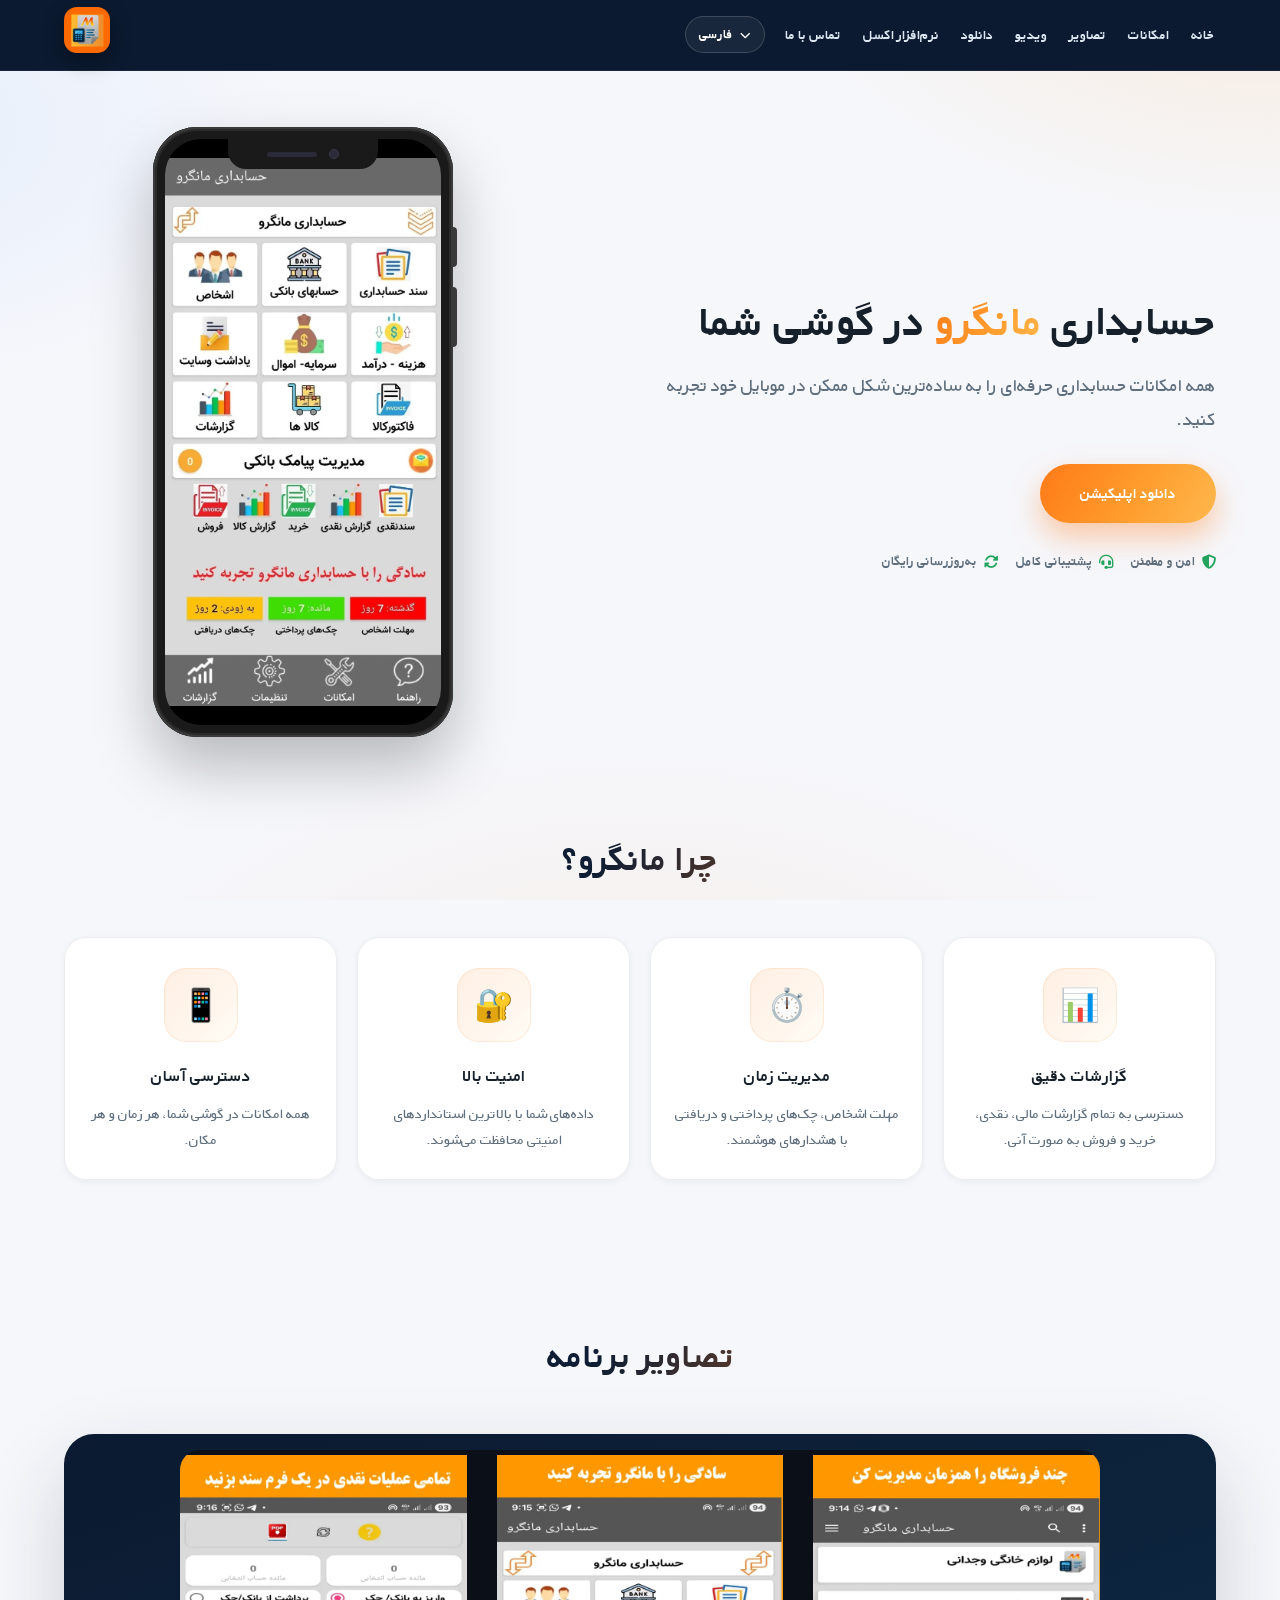
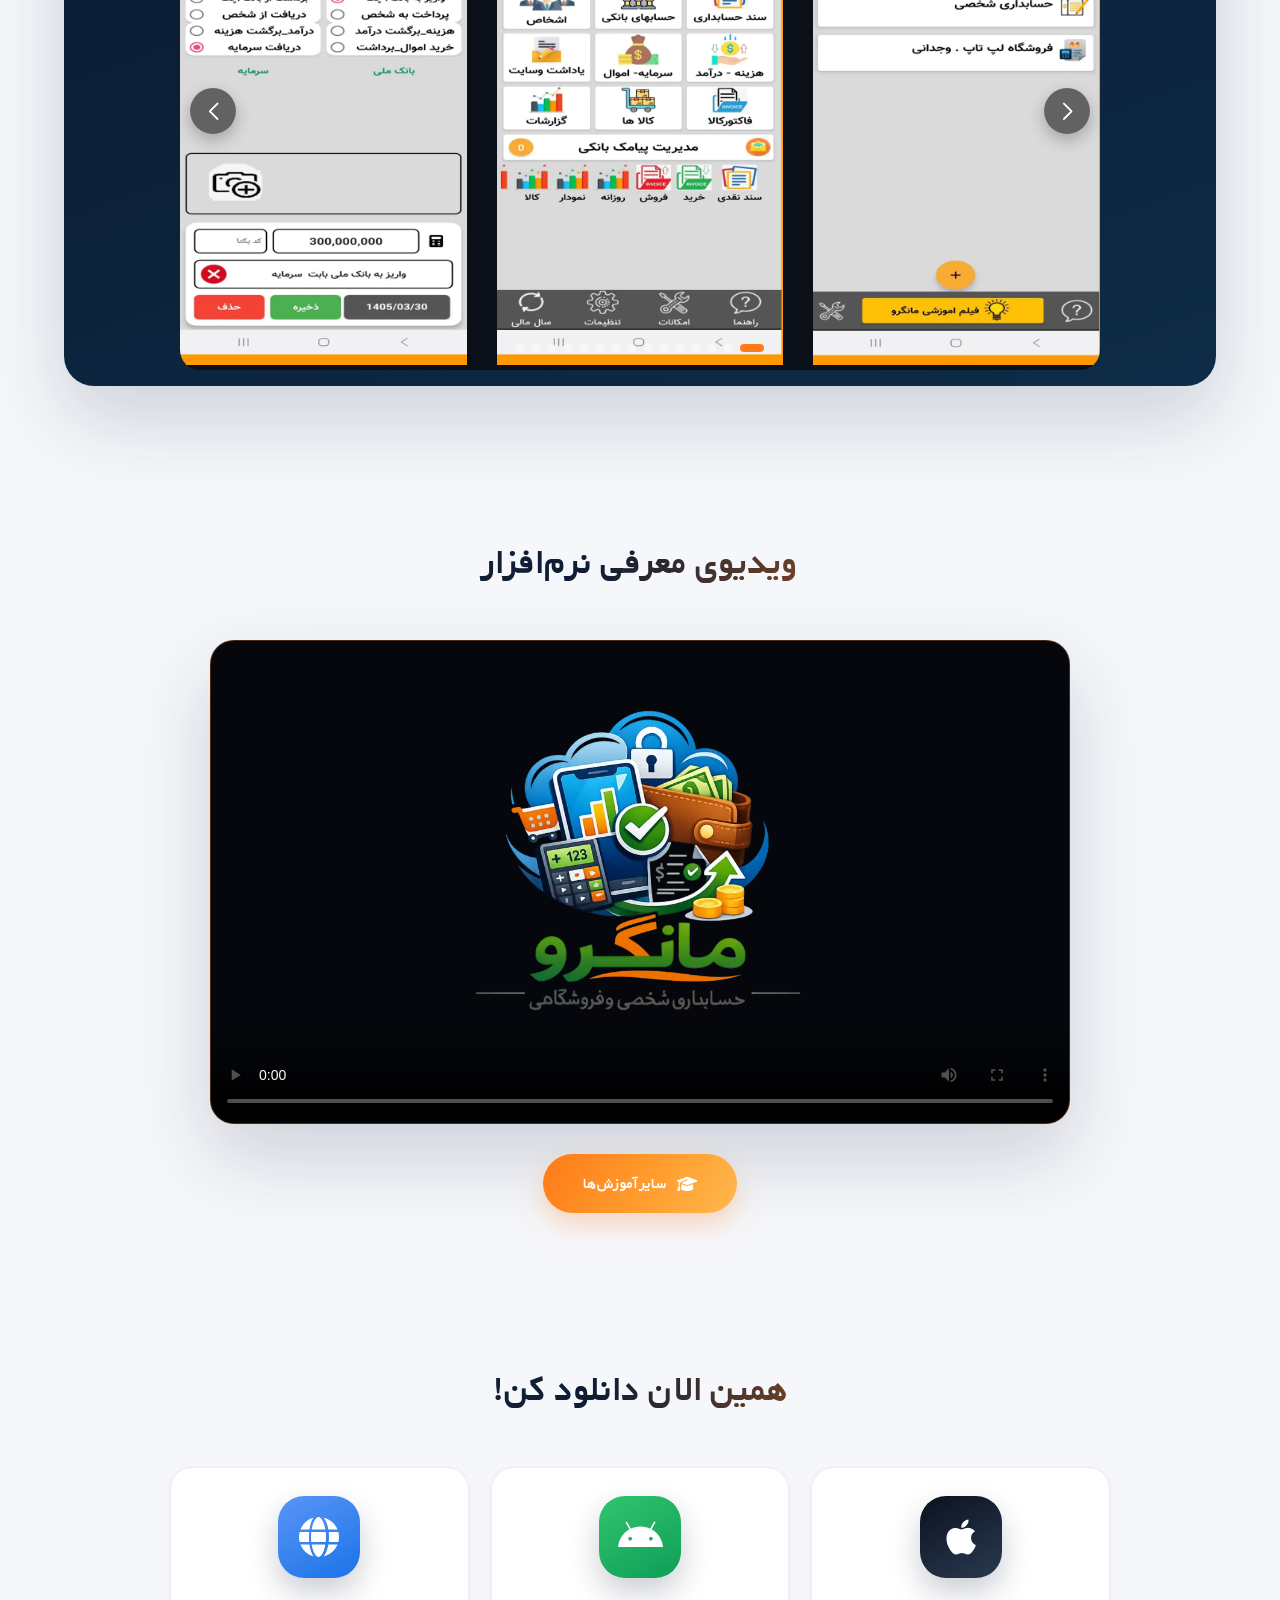
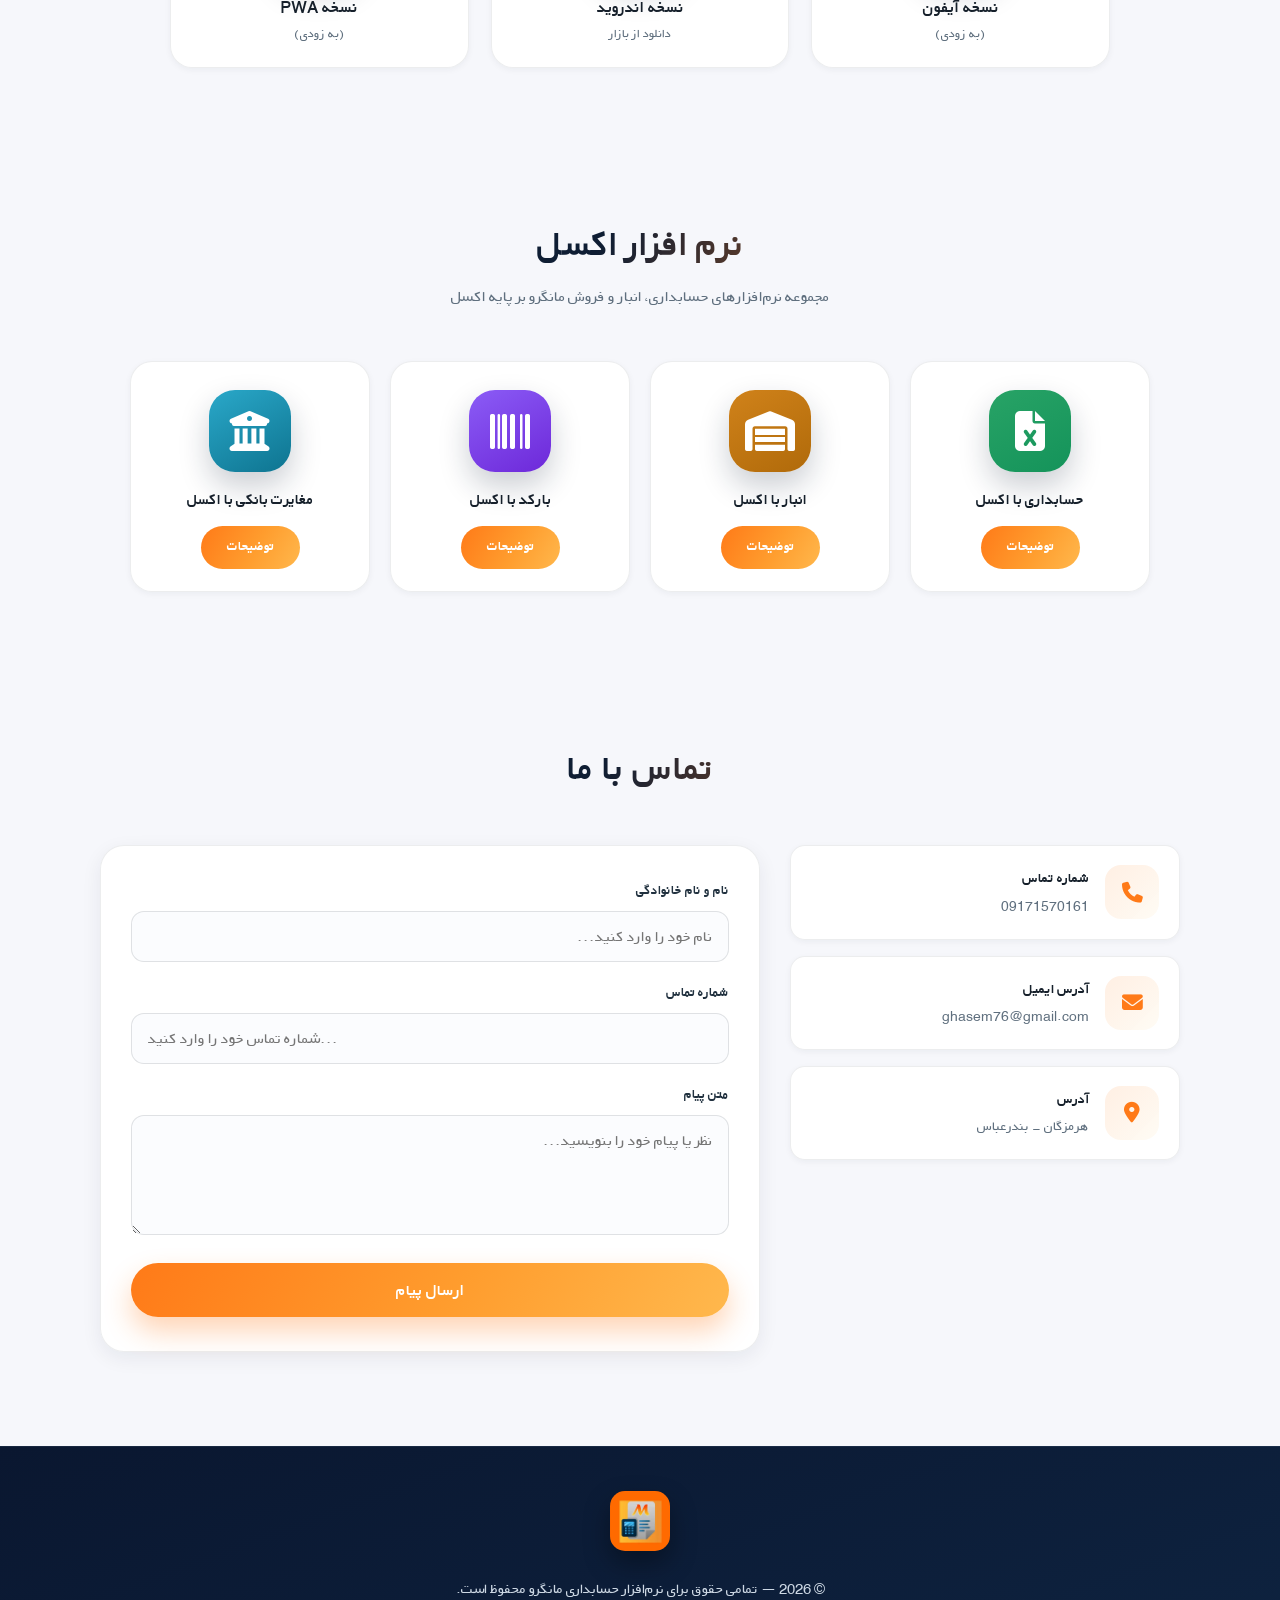
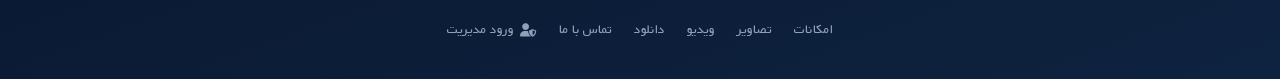
==== index.html @ 38b875b2 "حفظ زبان انتخابی، حذف باکس‌های اضافی، بهینه‌سازی رسانه‌ها و انیمیشن گوشی Co-authored-by: arena-agent" ====
<!doctype html>
<html lang="fa" dir="rtl">
  <head>
    <meta charset="UTF-8" />
    <meta name="viewport" content="width=device-width, initial-scale=1.0" />
    <title>نرم‌افزار حسابداری مانگرو</title>
    <meta
      name="description"
      content="نرم‌افزار حسابداری مانگرو — همه امکانات حسابداری حرفه‌ای به ساده‌ترین شکل در موبایل شما"
    />
    <link rel="preconnect" href="https://cdnjs.cloudflare.com" crossorigin />
    <link rel="stylesheet" href="https://cdnjs.cloudflare.com/ajax/libs/font-awesome/6.5.0/css/all.min.css" />
    <link rel="stylesheet" href="./style/swiper.css" />
    <link rel="stylesheet" href="./style/style.css" />
    <link rel="preload" as="image" href="./img/showcase.webp" fetchpriority="high" />
    <link rel="preload" as="image" href="./img/slide1.webp" />
    <link rel="icon" type="image/webp" href="./img/logo.webp" />
  </head>
  <body>
    <!-- ========== هدر ========== -->
    <header>
      <div class="container header-flex">
        <button class="hamburger" id="hamburgerBtn" aria-label="منو"><span></span><span></span><span></span></button>
        <nav class="nav" id="navMenu">
          <a href="#hero-section" id="homeLink" data-lang="nav_home">خانه</a>
          <a href="#features" data-lang="nav_features">امکانات</a>
          <a href="#gallery-carousel" data-lang="nav_gallery">تصاویر</a>
          <a href="#video-section" data-lang="nav_video">ویدیو</a>
          <a href="#download-section" data-lang="nav_download">دانلود</a>
          <a href="#excel-section" data-lang="nav_excel">نرم‌افزار اکسل</a>
          <a href="#contact-section" data-lang="nav_contact">تماس با ما</a>
          <div class="lang-dropdown">
            <button class="lang-dropdown-btn" id="langDropdownBtn">
              <span id="currentLangLabel">فارسی</span><i class="fas fa-chevron-down"></i>
            </button>
            <ul class="lang-dropdown-menu" id="langDropdownMenu">
              <li data-lang="fa" class="active">فارسی</li>
              <li data-lang="en">English</li>
              <li data-lang="ar">العربية</li>
            </ul>
          </div>
        </nav>
        <div class="logo"><a href="./index.html"><img src="./img/logo.webp" alt="لوگو مانگرو" /></a></div>
      </div>
    </header>

    <main>
      <!-- ========== هیرو (دسکتاپ) ========== -->
      <section id="hero-section" class="hero-section">
        <div class="container hero-flex">
          <div class="hero-text">
            <h1 data-lang="hero_title" data-cms="home.heroTitle">حسابداری <span>مانگرو</span> در گوشی شما</h1>
            <p data-lang="hero_desc" data-cms="home.heroDesc">همه امکانات حسابداری حرفه‌ای را به ساده‌ترین شکل ممکن در موبایل خود تجربه کنید.</p>
            <div class="hero-actions">
              <a href="https://cafebazaar.ir/app/ir.power.excel.hesabdartest" target="_blank" rel="noopener"
                 class="btn btn-primary" data-cms-attr="href:home.heroBtnUrl">
                <span data-lang="hero_btn" data-cms="home.heroBtn">دانلود اپلیکیشن</span>
              </a>
            </div>
            <div class="hero-trust">
              <span><i class="fas fa-shield-halved"></i> <b data-lang="hero_t1">امن و مطمئن</b></span>
              <span><i class="fas fa-headset"></i> <b data-lang="hero_t2">پشتیبانی کامل</b></span>
              <span><i class="fas fa-rotate"></i> <b data-lang="hero_t3">به‌روزرسانی رایگان</b></span>
            </div>
          </div>
          <div class="iphone-wrapper">
            <div class="iphone">
              <div class="side-btn-top"></div>
              <div class="side-btn-bottom"></div>
              <div class="notch"><span class="camera"></span><span class="speaker"></span></div>
              <div class="screen">
                <img src="./img/showcase.webp" alt="نمایش برنامه حسابداری مانگرو" fetchpriority="high" data-cms-attr="src:home.heroScreen" />
              </div>
            </div>
          </div>
        </div>
      </section>

      <!-- ========== هیرو (موبایل) ========== -->
      <section id="hero-section-sm" class="hero-section-sm">
        <div class="container hero-flex-sm">
          <div class="iphone-wrapper">
            <div class="iphone">
              <div class="side-btn-top"></div>
              <div class="side-btn-bottom"></div>
              <div class="notch"><span class="camera"></span><span class="speaker"></span></div>
              <div class="screen">
                <img src="./img/showcase.webp" alt="نمایش برنامه حسابداری مانگرو" fetchpriority="high" data-cms-attr="src:home.heroScreen" />
              </div>
            </div>
          </div>
          <div class="hero-text">
            <h1 data-lang="hero_title" data-cms="home.heroTitle">حسابداری <span>مانگرو</span> در گوشی شما</h1>
            <p data-lang="hero_desc" data-cms="home.heroDesc">همه امکانات حسابداری حرفه‌ای را به ساده‌ترین شکل ممکن در موبایل خود تجربه کنید.</p>
            <div class="hero-actions">
              <a href="https://cafebazaar.ir/app/ir.power.excel.hesabdartest" target="_blank" rel="noopener"
                 class="btn btn-primary" data-cms-attr="href:home.heroBtnUrl">
                <span data-lang="hero_btn" data-cms="home.heroBtn">دانلود اپلیکیشن</span>
              </a>
            </div>
          </div>
        </div>
      </section>

      <!-- ========== ویژگی‌ها ========== -->
      <section id="features" class="features section">
        <div class="container">
          <div class="section-head">
            <h2 class="section-title-grad" data-lang="features_title" data-cms="home.featuresTitle">چرا مانگرو؟</h2>
          </div>
          <div class="features-grid">
            <div class="feature-item">
              <div class="feature-icon"><span>📊</span></div>
              <h3 data-lang="feature1_title" data-cms="home.feature1Title">گزارشات دقیق</h3>
              <p data-lang="feature1_desc" data-cms="home.feature1Desc">دسترسی به تمام گزارشات مالی، نقدی، خرید و فروش به صورت آنی.</p>
            </div>
            <div class="feature-item">
              <div class="feature-icon"><span>⏱️</span></div>
              <h3 data-lang="feature2_title" data-cms="home.feature2Title">مدیریت زمان</h3>
              <p data-lang="feature2_desc" data-cms="home.feature2Desc">مهلت اشخاص، چک‌های پرداختی و دریافتی با هشدارهای هوشمند.</p>
            </div>
            <div class="feature-item">
              <div class="feature-icon"><span>🔐</span></div>
              <h3 data-lang="feature3_title" data-cms="home.feature3Title">امنیت بالا</h3>
              <p data-lang="feature3_desc" data-cms="home.feature3Desc">داده‌های شما با بالاترین استانداردهای امنیتی محافظت می‌شوند.</p>
            </div>
            <div class="feature-item">
              <div class="feature-icon"><span>📱</span></div>
              <h3 data-lang="feature4_title" data-cms="home.feature4Title">دسترسی آسان</h3>
              <p data-lang="feature4_desc" data-cms="home.feature4Desc">همه امکانات در گوشی شما، هر زمان و هر مکان.</p>
            </div>
          </div>
        </div>
      </section>

      <!-- ========== گالری ========== -->
      <section id="gallery-carousel" class="gallery-carousel section">
        <div class="container">
          <div class="section-head">
            <h2 class="section-title-grad" data-lang="gallery_title" data-cms="home.galleryTitle">تصاویر برنامه</h2>
          </div>
          <div class="gallery-card">
            <div class="swiper mySwiper">
              <div class="swiper-wrapper" id="gallerySlides"></div>
              <div class="swiper-button-prev"></div>
              <div class="swiper-button-next"></div>
              <div class="swiper-pagination"></div>
            </div>
          </div>
        </div>
      </section>

      <!-- ========== ویدیو ========== -->
      <section id="video-section" class="video-section section">
        <div class="container">
          <div class="section-head">
            <h2 class="section-title-grad" data-lang="video_title" data-cms="home.videoTitle">ویدیوی معرفی نرم‌افزار</h2>
          </div>
          <div class="video-wrapper">
            <video controls preload="metadata" poster="./img/video_thumb.webp" playsinline>
              <source src="./video/mangroveapp.mp4" type="video/mp4" />
              مرورگر شما از پخش ویدیو پشتیبانی نمی‌کند.
            </video>
          </div>
          <div class="video-btn-wrapper">
            <a href="./page/learning.html" class="btn btn-primary btn-soft">
              <i class="fas fa-graduation-cap"></i>
              <span data-lang="video_btn" data-cms="home.videoMoreBtn">سایر آموزش‌ها</span>
            </a>
          </div>
        </div>
      </section>

      <!-- ========== دانلود ========== -->
      <section id="download-section" class="download-section section">
        <div class="container">
          <div class="section-head">
            <h2 class="section-title-grad" data-lang="download_title" data-cms="home.downloadTitle">همین الان دانلود کن!</h2>
          </div>
          <div class="download-grid">
            <a href="#" class="download-item" onclick="return false;" data-cms-attr="href:home.d1Url">
              <span class="store-badge c-ios"><i class="fab fa-apple icon"></i></span>
              <span class="label" data-lang="download_ios" data-cms="home.d1Label">نسخه آیفون</span>
              <span class="sub-label" data-lang="download_ios_sub" data-cms="home.d1Sub">(به زودی)</span>
            </a>
            <a href="https://cafebazaar.ir/app/ir.power.excel.hesabdartest" target="_blank" rel="noopener"
               class="download-item" data-cms-attr="href:home.d2Url">
              <span class="store-badge c-android"><i class="fab fa-android icon"></i></span>
              <span class="label" data-lang="download_android" data-cms="home.d2Label">نسخه اندروید</span>
              <span class="sub-label" data-lang="download_android_sub" data-cms="home.d2Sub">دانلود از بازار</span>
            </a>
            <a href="#" class="download-item" onclick="return false;" data-cms-attr="href:home.d3Url">
              <span class="store-badge c-web"><i class="fas fa-globe icon"></i></span>
              <span class="label" data-lang="download_pwa" data-cms="home.d3Label">نسخه PWA</span>
              <span class="sub-label" data-lang="download_pwa_sub" data-cms="home.d3Sub">(به زودی)</span>
            </a>
          </div>
        </div>
      </section>

      <!-- ========== اکسل ========== -->
      <section id="excel-section" class="excel-section section">
        <div class="container">
          <div class="section-head">
            <h2 class="section-title-grad" data-lang="excel_title" data-cms="home.excelTitle">نرم افزار اکسل</h2>
            <p class="section-sub" data-cms="home.excelSub" data-lang="excel_sub">مجموعه نرم‌افزارهای حسابداری، انبار و فروش مانگرو بر پایه اکسل</p>
          </div>
          <div class="excel-grid">
            <a href="./page/accounting.html" class="excel-item" data-cms-attr="href:home.e1Url">
              <span class="store-badge c-excel-acc"><i class="fas fa-file-excel icon"></i></span>
              <span class="label" data-lang="excel_accounting" data-cms="home.e1Label">حسابداری با اکسل</span>
              <span class="btn-excel" data-lang="excel_btn" data-cms="home.excelBtn">توضیحات</span>
            </a>
            <a href="./page/storage.html" class="excel-item" data-cms-attr="href:home.e2Url">
              <span class="store-badge c-excel-sto"><i class="fas fa-warehouse icon"></i></span>
              <span class="label" data-lang="excel_storage" data-cms="home.e2Label">انبار با اکسل</span>
              <span class="btn-excel" data-lang="excel_btn" data-cms="home.excelBtn">توضیحات</span>
            </a>
            <a href="./page/barcode.html" class="excel-item" data-cms-attr="href:home.e3Url">
              <span class="store-badge c-excel-bar"><i class="fas fa-barcode icon"></i></span>
              <span class="label" data-lang="excel_barcode" data-cms="home.e3Label">بارکد با اکسل</span>
              <span class="btn-excel" data-lang="excel_btn" data-cms="home.excelBtn">توضیحات</span>
            </a>
            <a href="./page/banking.html" class="excel-item" data-cms-attr="href:home.e4Url">
              <span class="store-badge c-excel-ban"><i class="fas fa-university icon"></i></span>
              <span class="label" data-lang="excel_banking" data-cms="home.e4Label">مغایرت بانکی با اکسل</span>
              <span class="btn-excel" data-lang="excel_btn" data-cms="home.excelBtn">توضیحات</span>
            </a>
          </div>
        </div>
      </section>

      <!-- ========== تماس ========== -->
      <section id="contact-section" class="contact-section section">
        <div class="container">
          <div class="section-head">
            <h2 class="section-title-grad" data-lang="contact_title" data-cms="home.contactTitle">تماس با ما</h2>
          </div>
          <div class="contact-wrapper">
            <div class="contact-info">
              <div class="contact-info-item">
                <div class="icon"><i class="fas fa-phone"></i></div>
                <div class="text">
                  <strong data-lang="contact_phone" data-cms="home.contactPhoneLabel">شماره تماس</strong>
                  <small dir="ltr" data-cms="home.contactPhoneValue">09171570161</small>
                </div>
              </div>
              <div class="contact-info-item">
                <div class="icon"><i class="fas fa-envelope"></i></div>
                <div class="text">
                  <strong data-lang="contact_email" data-cms="home.contactEmailLabel">آدرس ایمیل</strong>
                  <small dir="ltr" data-cms="home.contactEmailValue">ghasem76@gmail.com</small>
                </div>
              </div>
              <div class="contact-info-item">
                <div class="icon"><i class="fas fa-map-marker-alt"></i></div>
                <div class="text">
                  <strong data-lang="contact_address" data-cms="home.contactAddressLabel">آدرس</strong>
                  <small data-cms="home.contactAddressValue">هرمزگان - بندرعباس</small>
                </div>
              </div>
            </div>

            <form class="contact-form" action="./php/contact.php" method="POST">
              <div class="form-group">
                <label for="contactName" data-lang="contact_name_label" data-cms="home.fNameLabel">نام و نام خانوادگی</label>
                <input type="text" id="contactName" name="name" required data-lang-placeholder="contact_name_placeholder" data-cms-ph="home.fNamePh" placeholder="نام خود را وارد کنید..." />
              </div>
              <div class="form-group">
                <label for="contactPhone" data-lang="contact_phone_label" data-cms="home.fPhoneLabel">شماره تماس</label>
                <input type="tel" id="contactPhone" name="phone" required data-lang-placeholder="contact_phone_placeholder" data-cms-ph="home.fPhonePh" placeholder="شماره تماس خود را وارد کنید..." />
              </div>
              <div class="form-group">
                <label for="contactMessage" data-lang="contact_message_label" data-cms="home.fMsgLabel">متن پیام</label>
                <textarea id="contactMessage" name="message" required data-lang-placeholder="contact_message_placeholder" data-cms-ph="home.fMsgPh" placeholder="نظر یا پیام خود را بنویسید..."></textarea>
              </div>
              <button type="submit" class="btn-submit" id="submitBtn">
                <span data-lang="contact_btn" data-cms="home.fSubmit">ارسال پیام</span>
              </button>
            </form>
          </div>
        </div>
      </section>
    </main>

    <!-- ========== لایت‌باکس ========== -->
    <div class="lightbox-overlay" id="lightboxOverlay">
      <button class="lightbox-close" id="lightboxClose">&times;</button>
      <img class="lightbox-content" id="lightboxImage" src="" alt="" />
    </div>

    <!-- ========== فوتر ========== -->
    <footer>
      <div class="container">
        <div class="footer-brand"><img src="./img/logo.webp" alt="لوگو مانگرو" /></div>
        <p>© <span class="year"></span> — <span data-lang="footer_text" data-cms="home.footerText">تمامی حقوق برای نرم‌افزار حسابداری مانگرو محفوظ است.</span></p>
        <div class="footer-links">
          <a href="#features" data-lang="nav_features">امکانات</a>
          <a href="#gallery-carousel" data-lang="nav_gallery">تصاویر</a>
          <a href="#video-section" data-lang="nav_video">ویدیو</a>
          <a href="#download-section" data-lang="nav_download">دانلود</a>
          <a href="#contact-section" data-lang="nav_contact">تماس با ما</a>
          <a href="./admin/index.html"><i class="fas fa-user-shield"></i> <span data-lang="nav_admin">ورود مدیریت</span></a>
        </div>
      </div>
    </footer>

    <script defer src="./js/swiper.js"></script>
    <script defer src="./js/cms.js"></script>
    <script defer src="./js/language.js"></script>
    <script defer src="./js/lang.js"></script>
    <script defer src="./js/app.js"></script>
  </body>
</html>
---- style/style.css ----
/* ================================================================
   MANGRO — Style 2026
   طراحی مدرن برای وب‌سایت نرم‌افزار حسابداری
   - پس‌زمینه‌ی آیرورا / گرادیان‌های نرم
   - سطوح شیشه‌ای (glass) + سایه‌های لایه‌ای
   - کارت‌های با گردی زیاد و خط تأکید گرادیانی
   - هدر یکدست تیره (بدون افکت متغیر هنگام هاور)
   - گوشی موبایل با نوار وضعیت مشکی و تصویر درست درون آن
   ================================================================ */

/* ---------- فونت ---------- */
@font-face {
  font-family: "yekan";
  src: url("../font/BYekan+.ttf") format("truetype");
  font-weight: 400;
  font-style: normal;
  font-display: swap;
}
@font-face {
  font-family: "yekan";
  src: url("../font/BYekan+ Bold.ttf") format("truetype");
  font-weight: 700;
  font-style: normal;
  font-display: swap;
}

/* ---------- متغیرهای طراحی 2026 ---------- */
:root {
  --brand: #ff7a18;
  --brand-2: #ff9d2e;
  --amber: #ffc24b;
  --brand-ink: #e4570e;
  --ink: #16202b;
  --ink-2: #21313f;
  --muted: #5f6f7e;
  --line: rgba(22, 32, 43, 0.08);
  --card: rgba(255, 255, 255, 0.92);
  --navy: #0a1730;
  --navy-2: #102036;
  --grad-brand: linear-gradient(120deg, #ff7a18 0%, #ff9d2e 55%, #ffb84d 100%);
  --grad-soft: linear-gradient(135deg, rgba(255, 122, 24, 0.12), rgba(255, 194, 75, 0.06));
  --shadow-xs: 0 2px 6px rgba(16, 32, 54, 0.05);
  --shadow-sm: 0 6px 20px rgba(16, 32, 54, 0.07);
  --shadow-md: 0 18px 44px rgba(16, 32, 54, 0.12);
  --shadow-lg: 0 32px 80px rgba(16, 32, 54, 0.18);
  --ring: 0 0 0 4px rgba(255, 122, 24, 0.14);
  --r: 22px;
  --r-sm: 15px;
  --r-lg: 30px;
}

/* ---------- پایه ---------- */
* {
  margin: 0;
  padding: 0;
  box-sizing: border-box;
  font-family: "yekan", system-ui, -apple-system, "Segoe UI", Tahoma, sans-serif;
}
html {
  scroll-behavior: smooth;
  scroll-padding-top: 92px;
}
body {
  color: var(--ink);
  line-height: 1.8;
  min-height: 100vh;
  display: flex;
  flex-direction: column;
  overflow-x: hidden;
  background:
    radial-gradient(52rem 30rem at 100% -4rem, rgba(255, 158, 41, 0.16), transparent 62%),
    radial-gradient(46rem 28rem at -8rem 8rem, rgba(38, 132, 255, 0.08), transparent 60%),
    radial-gradient(60rem 34rem at 50% 118%, rgba(255, 122, 24, 0.08), transparent 60%),
    #f6f7fb;
  background-attachment: fixed;
}
body.lang-en,
body.lang-ar {
  font-size-adjust: 0.5;
}
a {
  color: inherit;
}
img {
  max-width: 100%;
}
.container {
  width: 100%;
  max-width: 1200px;
  margin: 0 auto;
  padding: 0 24px;
}
main {
  flex: 1;
}

/* ---------- تیتر بخش‌ها ---------- */
.section {
  padding: 74px 0;
  position: relative;
}
.section-head {
  text-align: center;
  max-width: 780px;
  margin: 0 auto 50px;
}
.kicker {
  display: inline-flex;
  align-items: center;
  gap: 8px;
  padding: 7px 18px;
  border-radius: 999px;
  font-size: 0.82rem;
  font-weight: 800;
  letter-spacing: 0.2px;
  color: var(--brand-ink);
  background: var(--grad-soft);
  border: 1px solid rgba(255, 122, 24, 0.28);
  margin-bottom: 16px;
}
.section-title-grad {
  font-size: clamp(1.7rem, 3.2vw, 2.4rem);
  font-weight: 800;
  line-height: 1.45;
  background: linear-gradient(115deg, #18273a 0%, #0e1d33 45%, var(--brand) 110%);
  -webkit-background-clip: text;
  background-clip: text;
  -webkit-text-fill-color: transparent;
  color: var(--ink);
}
.section-sub {
  color: var(--muted);
  font-size: 1.02rem;
  margin-top: 10px;
}

/* ---------- دکمه‌ها ---------- */
.btn {
  display: inline-flex;
  align-items: center;
  justify-content: center;
  gap: 10px;
  font-weight: 800;
  text-decoration: none;
  border: none;
  cursor: pointer;
  border-radius: 999px;
  transition: transform 0.28s cubic-bezier(0.2, 0.7, 0.3, 1), box-shadow 0.28s ease, opacity 0.2s;
  will-change: transform;
}
.btn-primary {
  background: var(--grad-brand);
  color: #fff;
  padding: 15px 40px;
  font-size: 1.02rem;
  box-shadow: 0 14px 30px rgba(255, 122, 24, 0.38);
}
.btn-primary::after {
  content: "";
  position: absolute;
  inset: 0;
  background: linear-gradient(120deg, transparent 30%, rgba(255, 255, 255, 0.4) 50%, transparent 70%);
  transform: translateX(120%);
  transition: transform 0.7s ease;
  border-radius: inherit;
  pointer-events: none;
}
.btn-primary {
  position: relative;
  overflow: hidden;
}
.btn-primary:hover::after {
  transform: translateX(-120%);
}
.btn-primary:hover {
  transform: translateY(-3px);
  box-shadow: 0 20px 42px rgba(255, 122, 24, 0.5);
}
.btn-soft {
  box-shadow: 0 12px 26px rgba(255, 122, 24, 0.26);
}
.btn:disabled {
  opacity: 0.7;
  cursor: not-allowed;
}
.btn.loading {
  opacity: 0.85;
}
.btn-submit {
  width: 100%;
  position: relative;
  background: var(--grad-brand);
  color: #fff;
  border: none;
  padding: 15px;
  border-radius: 999px;
  font-size: 1.05rem;
  font-weight: 800;
  cursor: pointer;
  box-shadow: 0 14px 28px rgba(255, 122, 24, 0.32);
  transition: 0.28s;
  overflow: hidden;
}
.btn-submit:hover {
  transform: translateY(-2px);
  box-shadow: 0 20px 38px rgba(255, 122, 24, 0.44);
}

/* ================================================================
   هدر — یکدست و بدون افکت متغیر
   ================================================================ */
header {
  position: sticky;
  top: 0;
  z-index: 300;
  background: #0b1a30;
  border-bottom: 1px solid rgba(255, 255, 255, 0.06);
}
.header-flex {
  display: flex;
  align-items: center;
  justify-content: space-between;
  gap: 12px;
  min-height: 70px;
}
.logo img {
  width: 46px;
  height: 46px;
  border-radius: 13px;
  box-shadow: 0 8px 20px rgba(0, 0, 0, 0.35);
}
.nav {
  display: flex;
  align-items: center;
  gap: 6px 18px;
  flex-wrap: wrap;
}
.nav > a {
  color: #dbe6f1;
  text-decoration: none;
  font-weight: 700;
  font-size: 0.96rem;
  padding: 8px 2px;
  position: relative;
  transition: color 0.2s ease;
}
.nav > a::after {
  content: "";
  position: absolute;
  left: 0;
  right: 0;
  bottom: 0;
  height: 3px;
  border-radius: 4px;
  background: var(--brand);
  transform: scaleX(0);
  transform-origin: right;
  transition: transform 0.25s ease;
}
.nav > a:hover,
.nav > a.active {
  color: #fff;
}
.nav > a:hover::after,
.nav > a.active::after {
  transform: scaleX(1);
}

/* دکمه زبان */
.lang-dropdown {
  position: relative;
  direction: ltr;
}
.lang-dropdown-btn {
  background: rgba(255, 255, 255, 0.06);
  border: 1px solid rgba(255, 255, 255, 0.16);
  color: #fff;
  padding: 8px 13px;
  border-radius: 999px;
  font-size: 0.85rem;
  font-weight: 700;
  cursor: pointer;
  display: inline-flex;
  align-items: center;
  gap: 7px;
  transition: 0.2s;
}
.lang-dropdown-btn:hover {
  border-color: var(--brand);
  background: rgba(255, 122, 24, 0.14);
}
.lang-dropdown-btn i {
  font-size: 0.68rem;
  transition: transform 0.3s;
}
.lang-dropdown-btn.open i {
  transform: rotate(180deg);
}
.lang-dropdown-menu {
  display: none;
  position: absolute;
  top: calc(100% + 9px);
  right: 0;
  background: #142640;
  border: 1px solid rgba(255, 255, 255, 0.08);
  border-radius: 15px;
  padding: 6px;
  min-width: 122px;
  box-shadow: 0 22px 50px rgba(0, 0, 0, 0.4);
  list-style: none;
  z-index: 400;
}
.lang-dropdown-menu.open {
  display: block;
  animation: dropdownFade 0.25s ease;
}
.lang-dropdown-menu li {
  padding: 9px 16px;
  color: #dbe6f1;
  font-size: 0.9rem;
  font-weight: 600;
  cursor: pointer;
  border-radius: 10px;
  transition: 0.15s;
}
.lang-dropdown-menu li:hover {
  background: rgba(255, 122, 24, 0.14);
  color: #fff;
}
.lang-dropdown-menu li.active {
  background: var(--grad-brand);
  color: #fff;
}
@keyframes dropdownFade {
  from {
    opacity: 0;
    transform: translateY(-8px);
  }
  to {
    opacity: 1;
    transform: translateY(0);
  }
}

/* همبرگر */
.hamburger {
  display: none;
  flex-direction: column;
  cursor: pointer;
  gap: 5px;
  padding: 6px;
  background: none;
  border: none;
  z-index: 400;
}
.hamburger span {
  width: 26px;
  height: 3px;
  background: #fff;
  border-radius: 4px;
  transition: 0.3s;
}
.hamburger.active span:nth-child(1) {
  transform: rotate(45deg) translate(5px, 5px);
}
.hamburger.active span:nth-child(2) {
  opacity: 0;
}
.hamburger.active span:nth-child(3) {
  transform: rotate(-45deg) translate(6px, -6px);
}

/* ================================================================
   هیرو
   ================================================================ */
.hero-section {
  padding: 56px 0 20px;
}
.hero-flex {
  display: flex;
  align-items: center;
  justify-content: space-between;
  gap: 34px;
  flex-wrap: wrap;
}
.hero-text {
  flex: 1 1 430px;
  max-width: 640px;
}
.hero-badge {
  display: inline-flex;
  align-items: center;
  gap: 9px;
  padding: 9px 18px;
  border-radius: 999px;
  background: #fff;
  border: 1px solid rgba(255, 122, 24, 0.3);
  box-shadow: var(--shadow-xs);
  color: var(--brand-ink);
  font-weight: 800;
  font-size: 0.85rem;
  margin-bottom: 20px;
}
.hero-badge i {
  color: var(--brand);
}
.hero-text h1 {
  font-size: clamp(1.9rem, 3.6vw, 3rem);
  font-weight: 800;
  line-height: 1.4;
  margin-bottom: 16px;
  color: var(--ink);
}
.hero-text h1 span {
  background: var(--grad-brand);
  -webkit-background-clip: text;
  background-clip: text;
  -webkit-text-fill-color: transparent;
}
.hero-text p {
  font-size: clamp(1rem, 1.6vw, 1.16rem);
  color: var(--muted);
  margin-bottom: 28px;
  max-width: 560px;
}
.hero-actions {
  display: flex;
  flex-wrap: wrap;
  gap: 14px;
  margin-bottom: 26px;
}
.hero-trust {
  display: flex;
  flex-wrap: wrap;
  gap: 18px;
  color: var(--muted);
  font-size: 0.9rem;
  font-weight: 700;
}
.hero-trust span {
  display: inline-flex;
  align-items: center;
  gap: 7px;
}
.hero-trust i {
  color: #22a55d;
}

/* ================================================================
   گوشی — نمای اولیه (خوش‌فرم و پایدار)
   - قاب تیره‌ی آیفون با ناچِ متصل و اسپیکر و دوربین
   - تصویر کامل داخل صفحه (object-fit: contain) → همه‌ی محتوای عکس دیده می‌شود
   ================================================================ */
.iphone-wrapper {
  flex: 0 0 auto;
  margin: 0 auto;
  position: relative;
  animation: phone-float 6s ease-in-out infinite;
  transition: transform 0.5s ease;
}
/* هاله‌ی نرم پشت گوشی */
.iphone-wrapper::before {
  content: "";
  position: absolute;
  inset: -12% -18%;
  background: radial-gradient(closest-side, rgba(255, 122, 24, 0.28), rgba(255, 122, 24, 0) 72%);
  filter: blur(6px);
  z-index: 0;
  animation: phone-glow 6s ease-in-out infinite;
  pointer-events: none;
}
.iphone-wrapper:hover {
  transform: translateY(-6px) rotate(-0.6deg);
}
@keyframes phone-float {
  0%, 100% { transform: translateY(0); }
  50% { transform: translateY(-12px); }
}
@keyframes phone-glow {
  0%, 100% { opacity: 0.55; transform: scale(0.96); }
  50% { opacity: 0.9; transform: scale(1.04); }
}
@media (prefers-reduced-motion: reduce) {
  .iphone-wrapper,
  .iphone-wrapper::before,
  .screen::after { animation: none !important; }
}
.iphone {
  position: relative;
  z-index: 1;
  width: 300px;
  height: 610px;
  background: #1a1a1a;
  border-radius: 44px;
  padding: 12px;
  box-shadow:
    0 30px 60px rgba(0, 0, 0, 0.25),
    0 0 0 2px #3a3a3a inset,
    0 0 0 4px #2a2a2a inset;
  position: relative;
}
/* ناچ (بریدگی بالای صفحه) */
.notch {
  position: absolute;
  top: 12px;
  left: 50%;
  transform: translateX(-50%);
  width: 150px;
  height: 30px;
  background: #1a1a1a;
  border-radius: 0 0 18px 18px;
  z-index: 10;
  display: flex;
  justify-content: center;
  align-items: center;
  gap: 12px;
}
.notch .camera {
  width: 10px;
  height: 10px;
  background: #2a2a3a;
  border-radius: 50%;
  border: 1px solid #3a3a4a;
}
.notch .speaker {
  width: 50px;
  height: 5px;
  background: #2a2a3a;
  border-radius: 10px;
}
/* دکمه‌های کناری گوشی */
.side-btn-top {
  position: absolute;
  right: -4px;
  top: 100px;
  width: 4px;
  height: 40px;
  background: #3a3a3a;
  border-radius: 0 4px 4px 0;
}
.side-btn-bottom {
  position: absolute;
  right: -4px;
  top: 160px;
  width: 4px;
  height: 60px;
  background: #3a3a3a;
  border-radius: 0 4px 4px 0;
}
/* صفحه‌ی نمایش: تصویر کامل بدون برش */
.screen {
  width: 100%;
  height: 100%;
  border-radius: 36px;
  overflow: hidden;
  position: relative;
  background: #000;
}
.screen img {
  width: 100%;
  height: 100%;
  object-fit: contain;
  display: block;
}
/* بازتاب نور روی صفحه‌ی گوشی */
.screen::after {
  content: "";
  position: absolute;
  top: -60%;
  left: -120%;
  width: 60%;
  height: 220%;
  background: linear-gradient(
    100deg,
    rgba(255, 255, 255, 0) 0%,
    rgba(255, 255, 255, 0.16) 45%,
    rgba(255, 255, 255, 0) 100%
  );
  transform: rotate(14deg);
  z-index: 5;
  pointer-events: none;
  animation: screen-shine 7s ease-in-out infinite;
}
@keyframes screen-shine {
  0%, 68% { left: -120%; }
  92%, 100% { left: 160%; }
}

/* ریسپانسیو گوشی */
@media (max-width: 1180px) {
  .iphone { width: 256px; height: 522px; border-radius: 40px; }
  .screen { border-radius: 33px; }
  .notch { width: 132px; height: 26px; }
  .notch .speaker { width: 42px; }
}
@media (max-width: 960px) {
  .iphone { width: 236px; height: 482px; }
}
@media (max-width: 600px) {
  .iphone { width: 205px; height: 420px; padding: 9px; border-radius: 36px; }
  .screen { border-radius: 29px; }
  .notch { width: 108px; height: 24px; top: 9px; }
  .notch .speaker { width: 34px; height: 4px; }
  .side-btn-top { top: 70px; height: 30px; }
  .side-btn-bottom { top: 118px; height: 44px; }
}
@media (max-width: 400px) {
  .iphone { width: 176px; height: 360px; padding: 7px; border-radius: 30px; }
  .screen { border-radius: 25px; }
  .notch { width: 88px; height: 20px; top: 7px; }
  .notch .camera { width: 7px; height: 7px; }
  .notch .speaker { width: 28px; height: 4px; }
  .side-btn-top { top: 58px; height: 26px; }
  .side-btn-bottom { top: 96px; height: 36px; }
}

.hero-section-sm {
  display: none;
}
.hero-section-sm {
  padding-top: 26px;
}
.hero-flex-sm {
  display: flex;
  flex-direction: column;
  align-items: center;
  text-align: center;
  gap: 22px;
  padding: 24px 0 4px;
}
.hero-flex-sm .hero-text p { margin: 0 auto 24px; }
.hero-flex-sm .hero-actions { justify-content: center; }

/* ================================================================
   ویژگی‌ها
   ================================================================ */
.features-grid {
  display: grid;
  grid-template-columns: repeat(4, 1fr);
  gap: 20px;
}
.feature-item {
  position: relative;
  background: var(--card);
  border: 1px solid var(--line);
  border-radius: var(--r);
  padding: 30px 22px 26px;
  text-align: center;
  box-shadow: var(--shadow-xs);
  backdrop-filter: blur(6px);
  transition: transform 0.35s ease, box-shadow 0.35s ease, border-color 0.35s ease;
  overflow: hidden;
}
.feature-item::before {
  content: "";
  position: absolute;
  top: 0;
  left: 0;
  right: 0;
  height: 4px;
  background: var(--grad-brand);
  transform: scaleX(0);
  transform-origin: right;
  transition: transform 0.4s ease;
}
.feature-item:hover::before {
  transform: scaleX(1);
}
.feature-item:hover {
  transform: translateY(-9px);
  box-shadow: var(--shadow-md);
  border-color: transparent;
}
.feature-icon {
  width: 74px;
  height: 74px;
  margin: 0 auto 18px;
  display: flex;
  align-items: center;
  justify-content: center;
  font-size: 2rem;
  border-radius: 22px;
  background: var(--grad-soft);
  box-shadow: inset 0 0 0 1px rgba(255, 122, 24, 0.12);
}
.feature-item h3 {
  font-size: 1.14rem;
  font-weight: 800;
  margin-bottom: 8px;
  color: var(--ink);
}
.feature-item p {
  color: var(--muted);
  font-size: 0.92rem;
  line-height: 1.8;
}

/* ================================================================
   گالری
   ================================================================ */
.gallery-card {
  position: relative;
  border-radius: 30px;
  overflow: hidden;
  padding: 16px;
  background: linear-gradient(160deg, #0b1a30 0%, #0e2c48 100%);
  box-shadow: var(--shadow-lg);
}
.gallery-card .swiper {
  width: 100%;
  max-width: 920px;
  height: 520px;
  margin: 0 auto;
  border-radius: 20px;
  overflow: hidden;
  background: #0a0f18;
}
.swiper-slide {
  display: flex;
  align-items: center;
  justify-content: center;
  cursor: pointer;
  overflow: hidden;
}
.swiper-slide img {
  width: 100%;
  height: 100%;
  object-fit: contain;
  display: block;
  transition: transform 0.4s ease;
}
.swiper-slide:hover img {
  transform: scale(1.03);
}
.swiper-button-prev,
.swiper-button-next {
  color: #fff;
  background: rgba(0, 0, 0, 0.55);
  width: 46px;
  height: 46px;
  border-radius: 50%;
  transition: 0.25s;
  top: 50%;
  box-shadow: 0 6px 16px rgba(0, 0, 0, 0.25);
}
.swiper-button-prev:hover,
.swiper-button-next:hover {
  background: var(--brand);
}
.swiper-button-prev::after,
.swiper-button-next::after {
  font-size: 17px;
  font-weight: 800;
}
.swiper-pagination-bullet {
  background: rgba(255, 255, 255, 0.45);
  opacity: 1;
  width: 8px;
  height: 8px;
}
.swiper-pagination-bullet-active {
  background: var(--brand);
  width: 24px;
  border-radius: 6px;
}

/* لایت‌باکس */
.lightbox-overlay {
  display: none;
  position: fixed;
  inset: 0;
  background: rgba(5, 8, 14, 0.93);
  z-index: 9999;
  justify-content: center;
  align-items: center;
  cursor: pointer;
  animation: fadeIn 0.3s ease;
}
.lightbox-overlay.active {
  display: flex;
}
.lightbox-content {
  max-width: 92%;
  max-height: 90%;
  object-fit: contain;
  border-radius: 12px;
  box-shadow: 0 34px 100px rgba(0, 0, 0, 0.7);
  cursor: default;
  animation: zoomIn 0.3s ease;
}
.lightbox-close {
  position: absolute;
  top: 26px;
  left: 30px;
  color: #fff;
  font-size: 46px;
  font-weight: 300;
  background: none;
  border: none;
  cursor: pointer;
  line-height: 1;
  transition: 0.3s;
}
.lightbox-close:hover {
  transform: rotate(90deg);
  color: var(--brand);
}
@keyframes fadeIn {
  from {
    opacity: 0;
  }
  to {
    opacity: 1;
  }
}
@keyframes zoomIn {
  from {
    transform: scale(0.86);
    opacity: 0;
  }
  to {
    transform: scale(1);
    opacity: 1;
  }
}

/* ================================================================
   ویدیو
   ================================================================ */
.video-wrapper {
  max-width: 860px;
  margin: 0 auto;
  border-radius: 24px;
  overflow: hidden;
  box-shadow: var(--shadow-lg);
  background: #05070c;
  aspect-ratio: 16 / 9;
  display: flex;
  align-items: center;
  justify-content: center;
  position: relative;
  border: 1px solid rgba(255, 122, 24, 0.3);
  transition: 0.4s;
}
.video-wrapper video,
.video-wrapper iframe {
  width: 100%;
  height: 100%;
  border: none;
  display: block;
  object-fit: contain;
}
.video-btn-wrapper {
  text-align: center;
  margin-top: 30px;
}

/* ================================================================
   دانلود — بج‌های رنگی
   ================================================================ */
.download-grid {
  display: grid;
  grid-template-columns: repeat(3, 1fr);
  gap: 22px;
  max-width: 940px;
  margin: 0 auto;
}
.download-item {
  background: var(--card);
  border: 1px solid var(--line);
  border-radius: var(--r);
  padding: 26px 16px 22px;
  text-align: center;
  text-decoration: none;
  color: var(--ink);
  display: flex;
  flex-direction: column;
  align-items: center;
  backdrop-filter: blur(6px);
  box-shadow: var(--shadow-xs);
  transition: 0.32s ease;
}
.store-badge {
  width: 82px;
  height: 82px;
  border-radius: 26px;
  display: flex;
  align-items: center;
  justify-content: center;
  margin: 2px auto 14px;
  box-shadow: 0 14px 30px rgba(16, 32, 54, 0.22);
  color: #fff;
  transition: transform 0.3s ease;
}
.store-badge .icon {
  color: #fff;
  font-size: 2.5rem;
  margin: 0;
}
.store-badge.c-ios { background: linear-gradient(150deg, #0b1220, #2a3950); }
.store-badge.c-android { background: linear-gradient(150deg, #31c46e, #0f9d58); }
.store-badge.c-web { background: linear-gradient(150deg, #5a95f6, #1a73e8); }
.store-badge.c-excel-acc { background: linear-gradient(150deg, #28a366, #14935a); }
.store-badge.c-excel-sto { background: linear-gradient(150deg, #d0821a, #b06a0a); }
.store-badge.c-excel-bar { background: linear-gradient(150deg, #8b5cf6, #6d28d9); }
.store-badge.c-excel-ban { background: linear-gradient(150deg, #2aa8c9, #0e7490); }
.download-item .label {
  font-size: 1.05rem;
  font-weight: 800;
}
.download-item .sub-label {
  font-size: 0.8rem;
  color: var(--muted);
}
.download-item:hover {
  transform: translateY(-8px);
  box-shadow: var(--shadow-md);
  border-color: transparent;
}
.download-item:hover .store-badge {
  transform: translateY(-5px) scale(1.06);
}

/* ================================================================
   اکسل
   ================================================================ */
.excel-grid {
  display: grid;
  grid-template-columns: repeat(4, 1fr);
  gap: 20px;
  max-width: 1020px;
  margin: 0 auto;
}
.excel-item {
  background: var(--card);
  border: 1px solid var(--line);
  border-radius: var(--r);
  padding: 26px 16px 22px;
  text-align: center;
  text-decoration: none;
  color: var(--ink);
  display: flex;
  flex-direction: column;
  align-items: center;
  backdrop-filter: blur(6px);
  box-shadow: var(--shadow-xs);
  transition: 0.32s ease;
}
.excel-item .label {
  font-size: 0.98rem;
  font-weight: 800;
}
.excel-item .btn-excel {
  margin-top: 12px;
  background: var(--grad-brand);
  color: #fff;
  padding: 9px 26px;
  border-radius: 999px;
  font-size: 0.85rem;
  font-weight: 800;
  transition: 0.25s;
}
.excel-item:hover {
  transform: translateY(-8px);
  box-shadow: var(--shadow-md);
  border-color: transparent;
}
.excel-item:hover .store-badge {
  transform: translateY(-5px) scale(1.06);
}
.excel-item:hover .btn-excel {
  box-shadow: 0 10px 20px rgba(255, 122, 24, 0.35);
}

/* ================================================================
   تماس
   ================================================================ */
.contact-wrapper {
  display: grid;
  grid-template-columns: 390px 1fr;
  gap: 30px;
  max-width: 1080px;
  margin: 0 auto;
}
.contact-info {
  display: flex;
  flex-direction: column;
  gap: 16px;
}
.contact-info-item {
  display: flex;
  align-items: center;
  gap: 16px;
  background: var(--card);
  border: 1px solid var(--line);
  border-radius: var(--r-sm);
  padding: 18px 20px;
  box-shadow: var(--shadow-xs);
  backdrop-filter: blur(6px);
  transition: 0.3s;
}
.contact-info-item .icon {
  width: 54px;
  height: 54px;
  flex-shrink: 0;
  display: flex;
  align-items: center;
  justify-content: center;
  font-size: 1.3rem;
  color: var(--brand);
  background: var(--grad-soft);
  border-radius: 16px;
}
.contact-info-item .text strong {
  display: block;
  font-size: 0.95rem;
  color: var(--ink);
}
.contact-info-item .text small {
  color: var(--muted);
  font-size: 0.88rem;
}
.contact-info-item:hover {
  transform: translateY(-3px);
  box-shadow: var(--shadow-sm);
  border-color: rgba(255, 122, 24, 0.3);
}
.contact-form {
  background: var(--card);
  border: 1px solid var(--line);
  border-radius: 24px;
  padding: 32px 30px 34px;
  box-shadow: var(--shadow-sm);
  backdrop-filter: blur(8px);
}
.contact-form .form-group {
  margin-bottom: 18px;
}
.contact-form label {
  display: block;
  font-weight: 700;
  font-size: 0.9rem;
  color: var(--ink-2);
  margin-bottom: 7px;
}
.contact-form input,
.contact-form textarea,
.contact-form select {
  width: 100%;
  padding: 13px 16px;
  border: 1.5px solid rgba(22, 32, 43, 0.12);
  border-radius: 13px;
  font-size: 0.98rem;
  color: var(--ink);
  background: #fbfcfe;
  outline: none;
  transition: 0.22s;
  font-family: inherit;
}
.contact-form input:focus,
.contact-form textarea:focus,
.contact-form select:focus {
  border-color: var(--brand);
  background: #fff;
  box-shadow: var(--ring);
}
.contact-form textarea {
  height: 120px;
  resize: vertical;
}
.input-error {
  border-color: #dc3545 !important;
  box-shadow: 0 0 0 4px rgba(220, 53, 69, 0.14) !important;
}
.error-message {
  color: #dc3545;
  font-size: 0.8rem;
  margin-top: 5px;
  display: block;
}
.form-success {
  background: #eafaf1;
  border: 1px solid #b5ecd0;
  color: #12874a;
  padding: 12px 16px;
  border-radius: 13px;
  margin-bottom: 16px;
  display: flex;
  align-items: center;
  gap: 9px;
  font-weight: 700;
  font-size: 0.92rem;
}
.form-success i {
  color: #22a55d;
}

/* ================================================================
   فوتر
   ================================================================ */
footer {
  margin-top: 20px;
  background: linear-gradient(160deg, #0a1730 0%, #0e2340 100%);
  color: #b7c5d6;
  padding: 44px 0 36px;
  text-align: center;
  border-top: 1px solid rgba(255, 255, 255, 0.05);
}
footer .footer-brand img {
  width: 60px;
  height: 60px;
  border-radius: 15px;
  margin-bottom: 14px;
  box-shadow: 0 12px 26px rgba(0, 0, 0, 0.35);
}
footer p {
  color: #cdd8e4;
  font-size: 0.95rem;
  margin-bottom: 16px;
}
footer .footer-links {
  display: flex;
  justify-content: center;
  flex-wrap: wrap;
  gap: 22px;
}
footer .footer-links a {
  color: #8ea1b6;
  text-decoration: none;
  font-size: 0.85rem;
  transition: 0.2s;
  display: inline-flex;
  align-items: center;
  gap: 6px;
}
footer .footer-links a:hover {
  color: var(--brand-2);
}

/* ================================================================
   صفحه آموزش
   ================================================================ */
.learning-hero {
  background: linear-gradient(140deg, #0b1a30 0%, #102a49 55%, #16375e 100%);
  padding: 76px 0 62px;
  text-align: center;
  position: relative;
  overflow: hidden;
  margin-bottom: 10px;
}
.learning-hero::before,
.learning-hero::after {
  content: "";
  position: absolute;
  border-radius: 50%;
  pointer-events: none;
  filter: blur(4px);
}
.learning-hero::before {
  width: 480px;
  height: 480px;
  top: -160px;
  right: -80px;
  background: radial-gradient(circle, rgba(255, 158, 41, 0.35), transparent 70%);
}
.learning-hero::after {
  width: 420px;
  height: 420px;
  bottom: -180px;
  left: -60px;
  background: radial-gradient(circle, rgba(255, 194, 75, 0.22), transparent 70%);
}
.learning-hero .container {
  position: relative;
  z-index: 2;
}
.learning-hero .icon-big {
  font-size: 3.4rem;
  display: block;
  margin-bottom: 12px;
  filter: drop-shadow(0 6px 20px rgba(255, 158, 41, 0.4));
}
.learning-hero h1 {
  font-size: clamp(1.7rem, 4vw, 2.5rem);
  font-weight: 800;
  color: #fff;
  margin-bottom: 12px;
}
.learning-hero h1 span {
  background: linear-gradient(135deg, #ff9d2e, #ffc24b);
  -webkit-background-clip: text;
  background-clip: text;
  -webkit-text-fill-color: transparent;
}
.learning-hero p {
  color: rgba(255, 255, 255, 0.78);
  font-size: 1.05rem;
  max-width: 640px;
  margin: 0 auto;
}
.video-grid {
  display: grid;
  grid-template-columns: repeat(2, 1fr);
  gap: 26px;
  max-width: 1020px;
  margin: 0 auto;
}
.video-card {
  background: var(--card);
  border: 1px solid var(--line);
  border-radius: 24px;
  overflow: hidden;
  box-shadow: var(--shadow-sm);
  backdrop-filter: blur(6px);
  transition: 0.35s ease;
}
.video-card:hover {
  transform: translateY(-8px);
  box-shadow: var(--shadow-md);
}
.video-card .video-wrapper {
  border-radius: 0;
  border: none;
  aspect-ratio: 16 / 9;
  box-shadow: none;
  margin: 0;
}
.video-card .video-info {
  padding: 20px 22px 22px;
}
.video-card .video-info .badge {
  display: inline-block;
  background: var(--grad-soft);
  color: var(--brand-ink);
  font-size: 0.72rem;
  font-weight: 800;
  padding: 5px 13px;
  border-radius: 999px;
  margin-bottom: 10px;
  border: 1px solid rgba(255, 122, 24, 0.2);
}
.video-card .video-info h3 {
  font-size: 1.02rem;
  font-weight: 800;
  color: var(--ink);
  line-height: 1.5;
  margin-bottom: 6px;
}
.video-card .video-info p {
  color: var(--muted);
  font-size: 0.85rem;
  line-height: 1.7;
  margin-bottom: 10px;
}
.video-card .video-info .meta {
  display: flex;
  align-items: center;
  gap: 16px;
  font-size: 0.78rem;
  color: var(--muted);
}
.meta .meta-item {
  display: inline-flex;
  align-items: center;
  gap: 5px;
}
.video-card .meta i {
  color: var(--brand);
}

/* دوره‌ها */
.courses-list {
  max-width: 880px;
  margin: 0 auto;
  display: flex;
  flex-direction: column;
  gap: 13px;
}
.course-item {
  display: flex;
  align-items: center;
  gap: 18px;
  background: var(--card);
  border: 1px solid var(--line);
  padding: 15px 20px;
  border-radius: 17px;
  box-shadow: var(--shadow-xs);
  text-decoration: none;
  color: inherit;
  transition: 0.28s ease;
}
.course-item:hover {
  transform: translateY(-3px);
  box-shadow: var(--shadow-sm);
  border-color: rgba(255, 122, 24, 0.3);
}
.course-number {
  flex-shrink: 0;
  width: 46px;
  height: 46px;
  background: var(--grad-brand);
  color: #fff;
  font-weight: 800;
  font-size: 1.02rem;
  display: flex;
  align-items: center;
  justify-content: center;
  border-radius: 15px;
  box-shadow: 0 8px 18px rgba(255, 122, 24, 0.3);
}
.course-info {
  flex: 1;
}
.course-title {
  font-weight: 700;
  font-size: 0.98rem;
  color: var(--ink);
}
.course-arrow {
  color: var(--muted);
  transition: 0.25s;
}
.course-item:hover .course-arrow {
  color: var(--brand);
  transform: translateX(-4px);
}

/* ================================================================
   ریسپانسیو
   ================================================================ */
@media (max-width: 1080px) {
  .features-grid {
    grid-template-columns: repeat(2, 1fr);
  }
  .excel-grid {
    grid-template-columns: repeat(2, 1fr);
  }
  .hero-text h1 {
    font-size: 2.4rem;
  }
}
@media (max-width: 960px) {
  .container {
    padding: 0 18px;
  }
  .header-flex {
    min-height: 64px;
  }
  .hamburger {
    display: flex;
    order: 0;
  }
  .logo {
    order: 2;
  }
  .nav {
    position: absolute;
    top: 100%;
    left: 0;
    right: 0;
    background: #0c1c33;
    padding: 12px 18px 16px;
    flex-direction: column;
    align-items: stretch;
    gap: 2px;
    box-shadow: 0 30px 50px rgba(0, 0, 0, 0.45);
    display: none;
    z-index: 350;
    border-top: 1px solid rgba(255, 255, 255, 0.06);
  }
  .nav.open {
    display: flex;
  }
  .nav > a {
    padding: 12px 6px;
    font-size: 0.96rem;
    border-bottom: 1px solid rgba(255, 255, 255, 0.05);
  }
  .nav > a::after {
    display: none;
  }
  .lang-dropdown {
    width: 100%;
    margin-top: 8px;
  }
  .lang-dropdown-btn {
    width: 100%;
    justify-content: center;
    padding: 11px;
  }
  .lang-dropdown-menu {
    position: static;
    width: 100%;
    box-shadow: none;
    margin-top: 6px;
  }
  .hero-section {
    display: none;
  }
  .hero-section-sm {
    display: block;
    padding-top: 28px;
  }
  .hero-flex-sm {
    padding-top: 14px;
  }
  .download-grid {
    grid-template-columns: repeat(2, 1fr);
    max-width: 560px;
  }
  .contact-wrapper {
    grid-template-columns: 1fr;
  }
  .gallery-card .swiper {
    height: 400px;
  }
  .video-grid {
    gap: 18px;
  }
}
@media (max-width: 600px) {
  .section {
    padding: 52px 0;
  }
  .section-head {
    margin-bottom: 34px;
  }
  .section-title-grad {
    font-size: 1.6rem;
  }
  .logo img {
    width: 38px;
    height: 38px;
  }
  .hero-text h1 {
    font-size: 1.85rem;
  }
  .hero-text p {
    font-size: 1rem;
  }
  .features-grid {
    grid-template-columns: repeat(2, 1fr);
    gap: 12px;
  }
  .feature-item {
    padding: 22px 12px;
  }
  .feature-icon {
    width: 60px;
    height: 60px;
    font-size: 1.6rem;
  }
  .gallery-card {
    border-radius: 20px;
    padding: 9px;
  }
  .gallery-card .swiper {
    height: 300px;
  }
  .download-grid {
    grid-template-columns: repeat(3, 1fr);
    gap: 10px;
  }
  .excel-grid {
    grid-template-columns: repeat(2, 1fr);
    gap: 12px;
  }
  .contact-form {
    padding: 22px 16px;
  }
  .video-grid {
    grid-template-columns: 1fr;
    max-width: 480px;
  }
  .hero-actions {
    justify-content: center;
  }
  footer .footer-links {
    gap: 16px;
  }
}
@media (max-width: 400px) {
  .features-grid {
    grid-template-columns: 1fr;
  }
  .download-grid {
    grid-template-columns: 1fr;
    max-width: 260px;
  }
  .hero-trust {
    justify-content: center;
  }
}

/* ================================================================
   انیمیشن ورود ملایم
   ================================================================ */
@media (prefers-reduced-motion: no-preference) {
  .reveal {
    opacity: 0;
    transform: translateY(24px);
    transition: opacity 0.7s ease, transform 0.7s ease;
  }
  .reveal.in {
    opacity: 1;
    transform: none;
  }
}
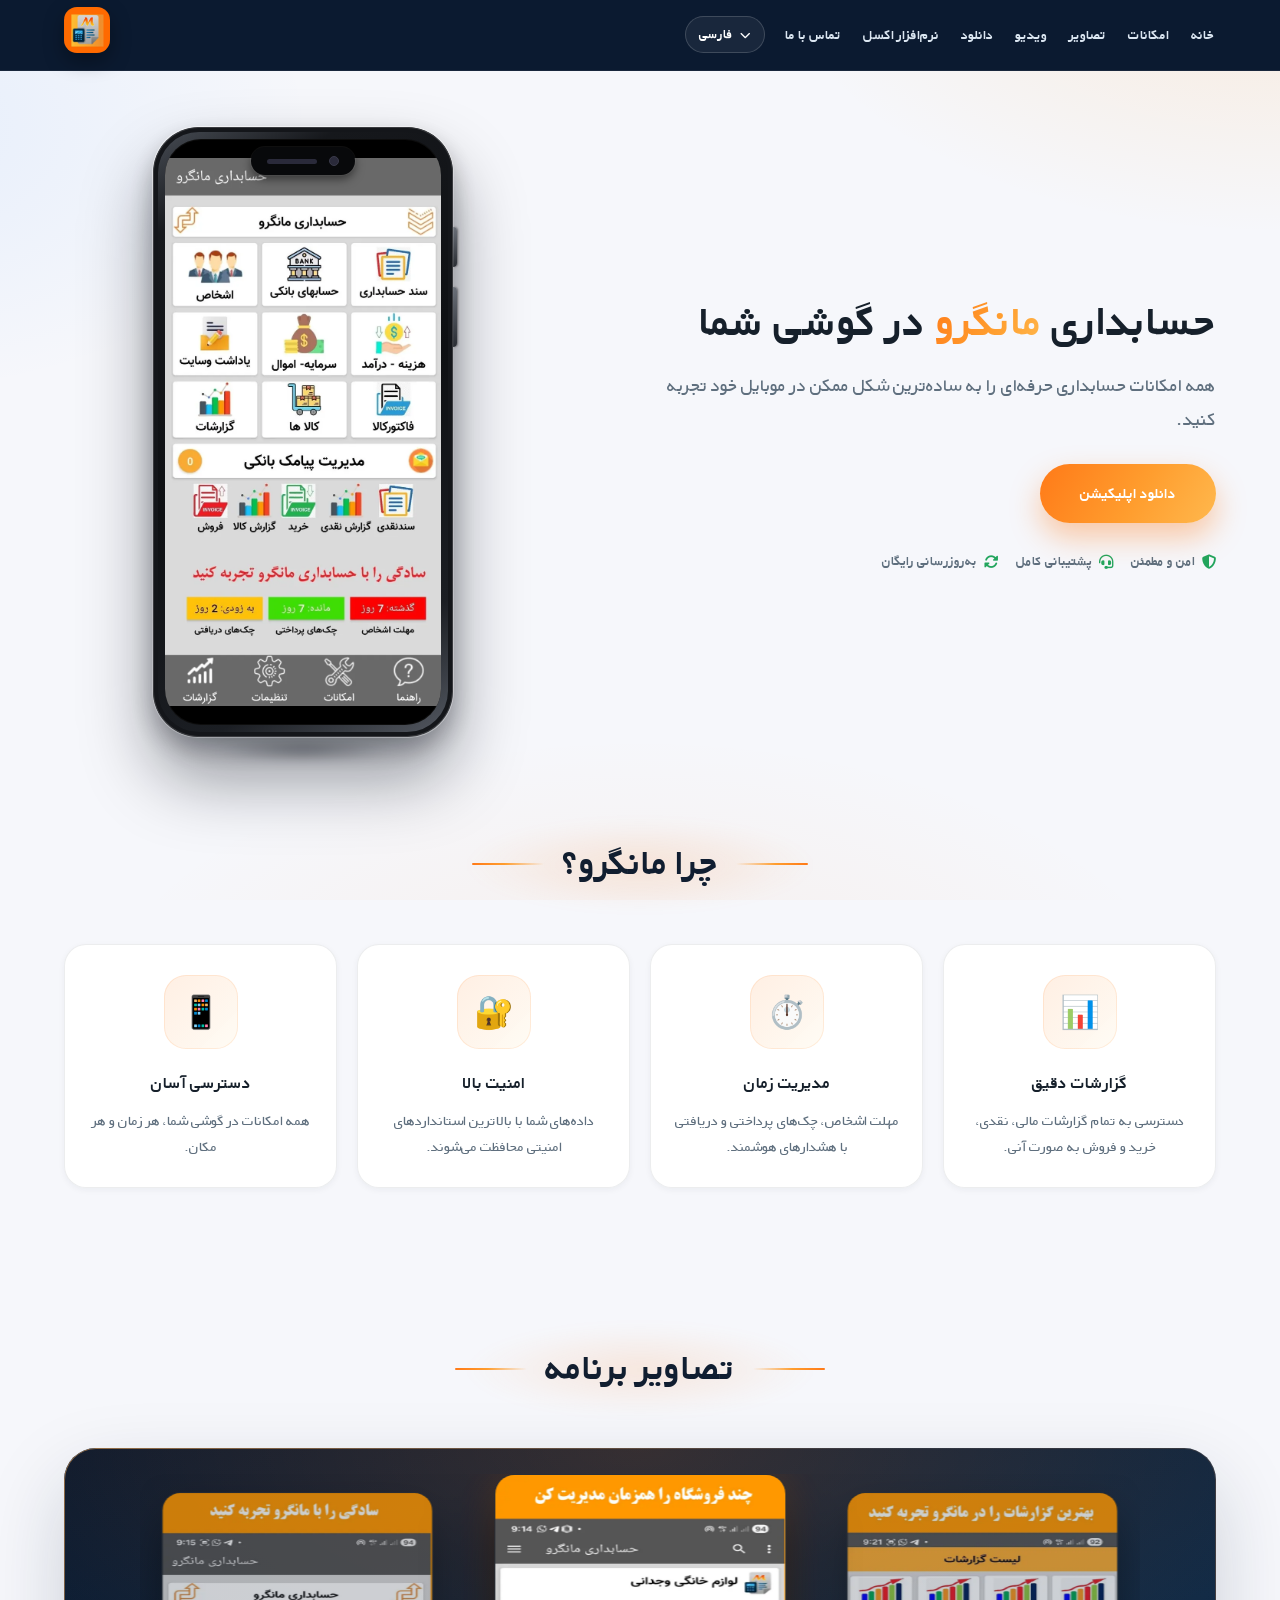
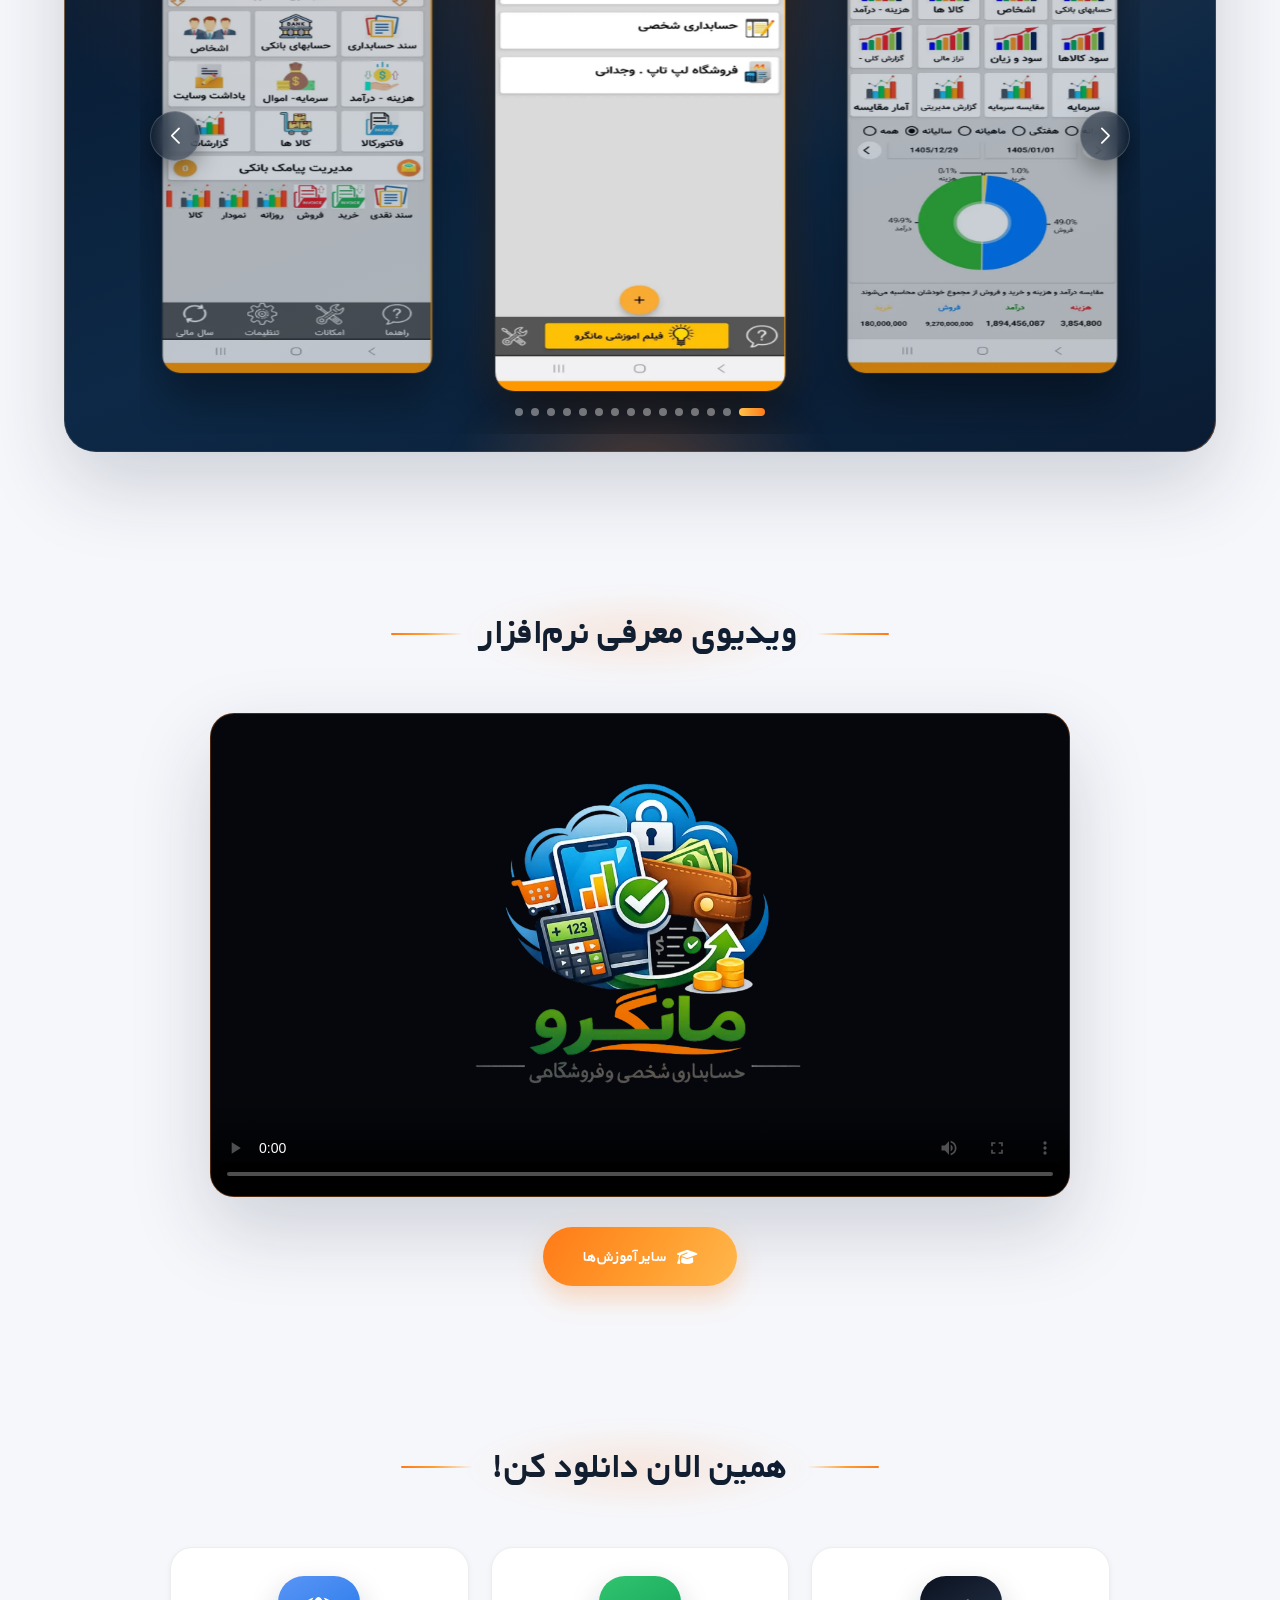
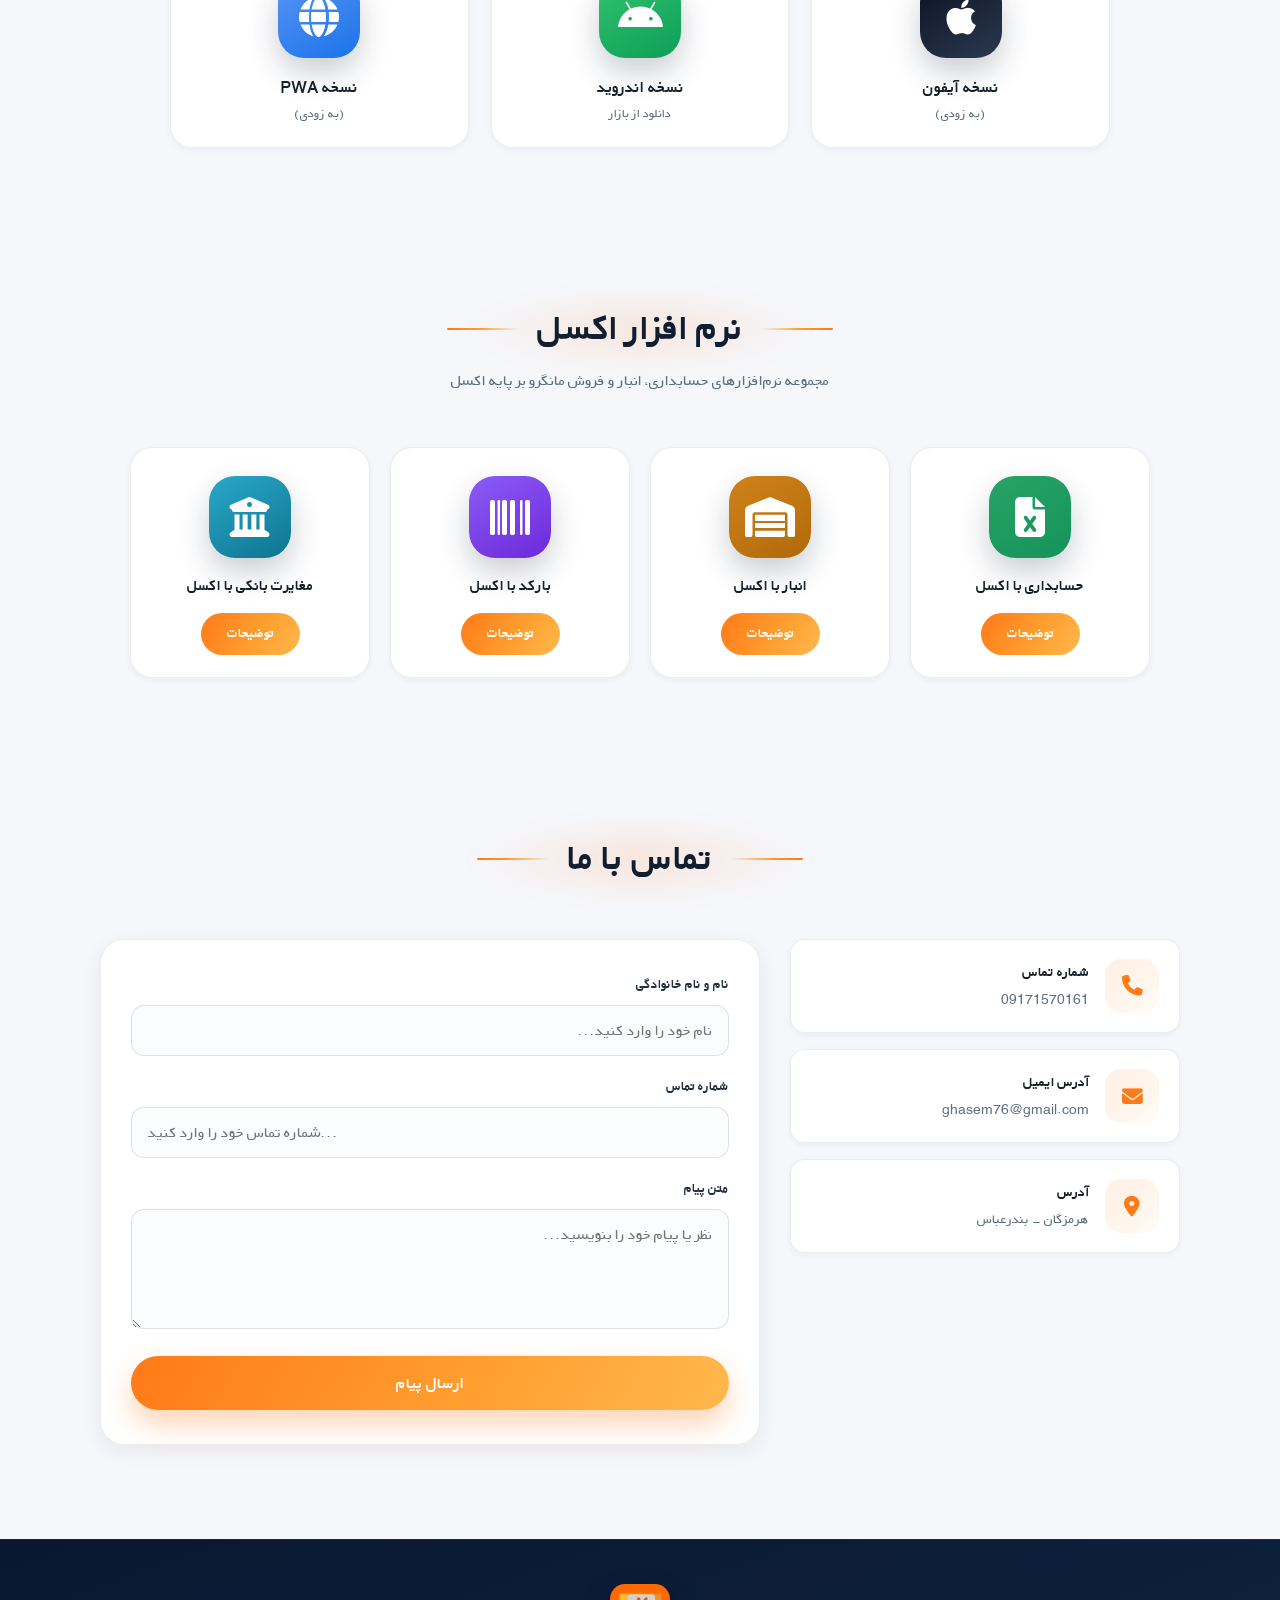
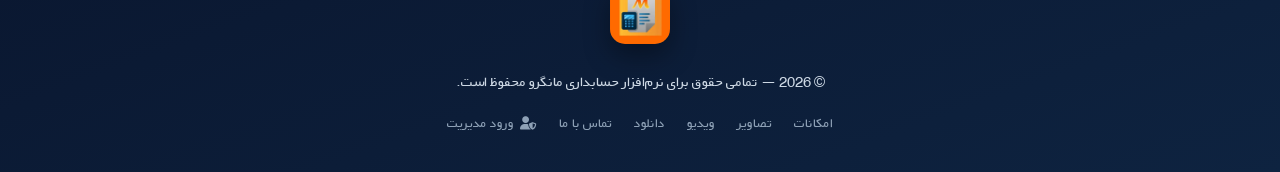
==== commit a93442cb: "حذف قطعی ایموجی تیترها، گالری شیک‌تر و ارتقای نمای گوشی Co-authored-by: arena-agent <297053741+arena" ====
--- a/index.html
+++ b/index.html
@@ -10,8 +10,8 @@
     />
     <link rel="preconnect" href="https://cdnjs.cloudflare.com" crossorigin />
     <link rel="stylesheet" href="https://cdnjs.cloudflare.com/ajax/libs/font-awesome/6.5.0/css/all.min.css" />
-    <link rel="stylesheet" href="./style/swiper.css" />
-    <link rel="stylesheet" href="./style/style.css" />
+    <link rel="stylesheet" href="./style/swiper.css?v=4" />
+    <link rel="stylesheet" href="./style/style.css?v=4" />
     <link rel="preload" as="image" href="./img/showcase.webp" fetchpriority="high" />
     <link rel="preload" as="image" href="./img/slide1.webp" />
     <link rel="icon" type="image/webp" href="./img/logo.webp" />
@@ -71,6 +71,7 @@
               <div class="screen">
                 <img src="./img/showcase.webp" alt="نمایش برنامه حسابداری مانگرو" fetchpriority="high" data-cms-attr="src:home.heroScreen" />
               </div>
+              <div class="home-bar"></div>
             </div>
           </div>
         </div>
@@ -87,6 +88,7 @@
               <div class="screen">
                 <img src="./img/showcase.webp" alt="نمایش برنامه حسابداری مانگرو" fetchpriority="high" data-cms-attr="src:home.heroScreen" />
               </div>
+              <div class="home-bar"></div>
             </div>
           </div>
           <div class="hero-text">
@@ -305,10 +307,10 @@
       </div>
     </footer>
 
-    <script defer src="./js/swiper.js"></script>
-    <script defer src="./js/cms.js"></script>
-    <script defer src="./js/language.js"></script>
-    <script defer src="./js/lang.js"></script>
-    <script defer src="./js/app.js"></script>
+    <script defer src="./js/swiper.js?v=4"></script>
+    <script defer src="./js/cms.js?v=4"></script>
+    <script defer src="./js/language.js?v=4"></script>
+    <script defer src="./js/lang.js?v=4"></script>
+    <script defer src="./js/app.js?v=4"></script>
   </body>
 </html>
--- a/style/style.css
+++ b/style/style.css
@@ -118,20 +118,78 @@
   border: 1px solid rgba(255, 122, 24, 0.28);
   margin-bottom: 16px;
 }
+.section-head { position: relative; }
+/* هاله‌ی بسیار ملایم پشت تیتر */
+.section-head::before {
+  content: "";
+  position: absolute;
+  top: -26px;
+  left: 50%;
+  transform: translateX(-50%);
+  width: min(460px, 84%);
+  height: 120px;
+  background: radial-gradient(closest-side, rgba(255, 122, 24, 0.13), rgba(255, 122, 24, 0) 76%);
+  filter: blur(6px);
+  z-index: 0;
+  pointer-events: none;
+}
+.section-head > * { position: relative; z-index: 1; }
+
+/* ---------- تیتر: متن گرادیانی + خطوط ظریف دو طرف ---------- */
 .section-title-grad {
-  font-size: clamp(1.7rem, 3.2vw, 2.4rem);
+  position: relative;
+  display: flex;
+  align-items: center;
+  justify-content: center;
+  gap: 18px;
+  font-size: clamp(1.75rem, 3.3vw, 2.45rem);
   font-weight: 800;
-  line-height: 1.45;
-  background: linear-gradient(115deg, #18273a 0%, #0e1d33 45%, var(--brand) 110%);
+  line-height: 1.6;
+  letter-spacing: -0.2px;
+  color: var(--ink);
+}
+/* خود متن گرادیانی می‌شود (نه شبه‌عنصرها) */
+.section-title-grad > span,
+.section-title-grad[data-lang],
+.section-title-grad[data-cms] {
+  background: linear-gradient(100deg, #16202b 0%, #0e1d33 34%, var(--brand-ink) 74%, var(--brand) 100%);
+  background-size: 220% 100%;
   -webkit-background-clip: text;
   background-clip: text;
   -webkit-text-fill-color: transparent;
-  color: var(--ink);
-}
+  animation: title-sheen 10s ease-in-out infinite;
+}
+/* خطوط باریک دو طرف تیتر */
+.section-title-grad::before,
+.section-title-grad::after {
+  content: "";
+  flex: 0 0 auto;
+  width: clamp(28px, 7vw, 72px);
+  height: 2px;
+  border-radius: 999px;
+  background: linear-gradient(90deg, rgba(255, 122, 24, 0) 0%, var(--brand-2) 55%, var(--brand) 100%);
+  position: relative;
+  top: 2px;
+}
+.section-title-grad::after {
+  background: linear-gradient(270deg, rgba(255, 122, 24, 0) 0%, var(--brand-2) 55%, var(--brand) 100%);
+}
+@keyframes title-sheen {
+  0%, 100% { background-position: 0% 50%; }
+  50% { background-position: 100% 50%; }
+}
+@media (prefers-reduced-motion: reduce) {
+  .section-title-grad,
+  .section-title-grad > span { animation: none !important; }
+}
+
 .section-sub {
   color: var(--muted);
   font-size: 1.02rem;
-  margin-top: 10px;
+  margin-top: 6px;
+  max-width: 620px;
+  margin-inline: auto;
+  line-height: 2;
 }
 
 /* ---------- دکمه‌ها ---------- */
@@ -483,6 +541,7 @@
 @media (prefers-reduced-motion: reduce) {
   .iphone-wrapper,
   .iphone-wrapper::before,
+  .iphone-wrapper::after,
   .screen::after { animation: none !important; }
 }
 .iphone {
@@ -490,25 +549,61 @@
   z-index: 1;
   width: 300px;
   height: 610px;
-  background: #1a1a1a;
-  border-radius: 44px;
+  /* بدنه‌ی تیتانیومی با بازتاب فلزی */
+  background:
+    linear-gradient(150deg, #4a4f57 0%, #16181c 14%, #0e1013 50%, #1b1e23 82%, #565b64 100%);
+  border-radius: 46px;
   padding: 12px;
   box-shadow:
-    0 30px 60px rgba(0, 0, 0, 0.25),
-    0 0 0 2px #3a3a3a inset,
-    0 0 0 4px #2a2a2a inset;
-  position: relative;
+    0 40px 70px rgba(4, 10, 20, 0.42),
+    0 12px 24px rgba(4, 10, 20, 0.28),
+    0 0 0 1px rgba(255, 255, 255, 0.16) inset,
+    0 0 0 5px #14161a inset;
+}
+/* لبه‌ی درخشان دور قاب */
+.iphone::before {
+  content: "";
+  position: absolute;
+  inset: -1px;
+  border-radius: inherit;
+  padding: 1px;
+  background: linear-gradient(160deg, rgba(255, 255, 255, 0.55), rgba(255, 255, 255, 0.02) 40%, rgba(255, 255, 255, 0.35));
+  -webkit-mask: linear-gradient(#000 0 0) content-box, linear-gradient(#000 0 0);
+  -webkit-mask-composite: xor;
+  mask-composite: exclude;
+  pointer-events: none;
+  z-index: 12;
+}
+/* سایه‌ی نرم زیر گوشی */
+.iphone-wrapper::after {
+  content: "";
+  position: absolute;
+  left: 50%;
+  bottom: -26px;
+  width: 74%;
+  height: 26px;
+  transform: translateX(-50%);
+  background: radial-gradient(closest-side, rgba(6, 12, 22, 0.38), rgba(6, 12, 22, 0) 78%);
+  filter: blur(6px);
+  z-index: 0;
+  pointer-events: none;
+  animation: phone-shadow 6s ease-in-out infinite;
+}
+@keyframes phone-shadow {
+  0%, 100% { transform: translateX(-50%) scale(1); opacity: 0.75; }
+  50% { transform: translateX(-50%) scale(0.88); opacity: 0.5; }
 }
 /* ناچ (بریدگی بالای صفحه) */
 .notch {
   position: absolute;
-  top: 12px;
+  top: 20px;
   left: 50%;
   transform: translateX(-50%);
-  width: 150px;
-  height: 30px;
-  background: #1a1a1a;
-  border-radius: 0 0 18px 18px;
+  width: 104px;
+  height: 28px;
+  background: #08090b;
+  border-radius: 999px;
+  box-shadow: 0 0 0 1px rgba(255, 255, 255, 0.06), 0 4px 10px rgba(0, 0, 0, 0.5);
   z-index: 10;
   display: flex;
   justify-content: center;
@@ -535,8 +630,9 @@
   top: 100px;
   width: 4px;
   height: 40px;
-  background: #3a3a3a;
+  background: linear-gradient(180deg, #6b7079, #2a2d33);
   border-radius: 0 4px 4px 0;
+  box-shadow: 1px 0 2px rgba(0, 0, 0, 0.4);
 }
 .side-btn-bottom {
   position: absolute;
@@ -544,8 +640,9 @@
   top: 160px;
   width: 4px;
   height: 60px;
-  background: #3a3a3a;
+  background: linear-gradient(180deg, #6b7079, #2a2d33);
   border-radius: 0 4px 4px 0;
+  box-shadow: 1px 0 2px rgba(0, 0, 0, 0.4);
 }
 /* صفحه‌ی نمایش: تصویر کامل بدون برش */
 .screen {
@@ -555,6 +652,21 @@
   overflow: hidden;
   position: relative;
   background: #000;
+  box-shadow: 0 0 0 1px rgba(255, 255, 255, 0.05) inset;
+}
+/* نوار خانه (home indicator) */
+.iphone .home-bar {
+  position: absolute;
+  bottom: 20px;
+  left: 50%;
+  transform: translateX(-50%);
+  width: 108px;
+  height: 5px;
+  border-radius: 999px;
+  background: rgba(255, 255, 255, 0.75);
+  z-index: 11;
+  pointer-events: none;
+  mix-blend-mode: overlay;
 }
 .screen img {
   width: 100%;
@@ -590,8 +702,8 @@
 @media (max-width: 1180px) {
   .iphone { width: 256px; height: 522px; border-radius: 40px; }
   .screen { border-radius: 33px; }
-  .notch { width: 132px; height: 26px; }
-  .notch .speaker { width: 42px; }
+  .notch { width: 92px; height: 25px; top: 18px; }
+  .notch .speaker { width: 34px; }
 }
 @media (max-width: 960px) {
   .iphone { width: 236px; height: 482px; }
@@ -599,17 +711,19 @@
 @media (max-width: 600px) {
   .iphone { width: 205px; height: 420px; padding: 9px; border-radius: 36px; }
   .screen { border-radius: 29px; }
-  .notch { width: 108px; height: 24px; top: 9px; }
-  .notch .speaker { width: 34px; height: 4px; }
+  .notch { width: 82px; height: 22px; top: 16px; }
+  .notch .speaker { width: 28px; height: 4px; }
+  .iphone .home-bar { width: 78px; height: 4px; bottom: 15px; }
   .side-btn-top { top: 70px; height: 30px; }
   .side-btn-bottom { top: 118px; height: 44px; }
 }
 @media (max-width: 400px) {
   .iphone { width: 176px; height: 360px; padding: 7px; border-radius: 30px; }
   .screen { border-radius: 25px; }
-  .notch { width: 88px; height: 20px; top: 7px; }
+  .notch { width: 70px; height: 19px; top: 13px; }
   .notch .camera { width: 7px; height: 7px; }
-  .notch .speaker { width: 28px; height: 4px; }
+  .notch .speaker { width: 22px; height: 3px; }
+  .iphone .home-bar { width: 64px; height: 3px; bottom: 12px; }
   .side-btn-top { top: 58px; height: 26px; }
   .side-btn-bottom { top: 96px; height: 36px; }
 }
@@ -700,67 +814,142 @@
    ================================================================ */
 .gallery-card {
   position: relative;
-  border-radius: 30px;
+  border-radius: 32px;
+  padding: 26px 18px 18px;
+  background:
+    radial-gradient(120% 100% at 50% 0%, rgba(255, 122, 24, 0.18) 0%, rgba(255, 122, 24, 0) 55%),
+    linear-gradient(160deg, #08182e 0%, #0d2947 55%, #0a1c33 100%);
+  box-shadow: var(--shadow-lg);
   overflow: hidden;
-  padding: 16px;
-  background: linear-gradient(160deg, #0b1a30 0%, #0e2c48 100%);
-  box-shadow: var(--shadow-lg);
+  isolation: isolate;
+}
+/* قاب نوری ظریف دور کارت */
+.gallery-card::before {
+  content: "";
+  position: absolute;
+  inset: 0;
+  border-radius: inherit;
+  padding: 1px;
+  background: linear-gradient(140deg, rgba(255, 176, 90, 0.55), rgba(255, 255, 255, 0.05) 45%, rgba(255, 122, 24, 0.4));
+  -webkit-mask: linear-gradient(#000 0 0) content-box, linear-gradient(#000 0 0);
+  -webkit-mask-composite: xor;
+  mask-composite: exclude;
+  pointer-events: none;
+  z-index: 2;
+}
+/* نور نرم پشت اسلایدها */
+.gallery-card::after {
+  content: "";
+  position: absolute;
+  left: 50%;
+  bottom: -140px;
+  width: 520px;
+  height: 260px;
+  transform: translateX(-50%);
+  background: radial-gradient(closest-side, rgba(255, 122, 24, 0.25), rgba(255, 122, 24, 0) 72%);
+  filter: blur(10px);
+  pointer-events: none;
+  z-index: 0;
 }
 .gallery-card .swiper {
   width: 100%;
-  max-width: 920px;
-  height: 520px;
+  max-width: 1000px;
+  height: 560px;
   margin: 0 auto;
-  border-radius: 20px;
+  border-radius: 22px;
   overflow: hidden;
-  background: #0a0f18;
+  background: transparent;
+  position: relative;
+  z-index: 1;
+  padding-bottom: 42px;
 }
 .swiper-slide {
   display: flex;
   align-items: center;
   justify-content: center;
   cursor: pointer;
-  overflow: hidden;
-}
+  overflow: visible;
+  transition: transform 0.5s cubic-bezier(0.22, 1, 0.36, 1), opacity 0.5s ease;
+  transform: scale(0.88);
+  opacity: 0.45;
+}
+.swiper-slide-active,
+.swiper-slide-next,
+.swiper-slide-prev {
+  opacity: 1;
+}
+.swiper-slide-active {
+  transform: scale(1);
+  z-index: 3;
+}
+.swiper-slide-next,
+.swiper-slide-prev {
+  transform: scale(0.93);
+  opacity: 0.78;
+}
+/* هر اسلاید مثل یک نمایشگر گوشی */
 .swiper-slide img {
-  width: 100%;
+  width: auto;
+  max-width: 100%;
   height: 100%;
   object-fit: contain;
   display: block;
-  transition: transform 0.4s ease;
+  border-radius: 20px;
+  border: 1px solid rgba(255, 255, 255, 0.14);
+  background: #060c15;
+  box-shadow:
+    0 26px 50px rgba(0, 0, 0, 0.5),
+    0 0 0 1px rgba(255, 255, 255, 0.04) inset;
+  transition: transform 0.45s cubic-bezier(0.22, 1, 0.36, 1), box-shadow 0.45s ease;
+}
+.swiper-slide-active img {
+  box-shadow:
+    0 34px 64px rgba(0, 0, 0, 0.58),
+    0 0 0 1px rgba(255, 176, 90, 0.28) inset,
+    0 0 42px rgba(255, 122, 24, 0.18);
 }
 .swiper-slide:hover img {
-  transform: scale(1.03);
-}
+  transform: translateY(-6px) scale(1.02);
+}
+/* دکمه‌های ناوبری شیشه‌ای */
 .swiper-button-prev,
 .swiper-button-next {
   color: #fff;
-  background: rgba(0, 0, 0, 0.55);
-  width: 46px;
-  height: 46px;
+  background: rgba(12, 24, 42, 0.55);
+  backdrop-filter: blur(10px);
+  border: 1px solid rgba(255, 255, 255, 0.16);
+  width: 50px;
+  height: 50px;
   border-radius: 50%;
-  transition: 0.25s;
-  top: 50%;
-  box-shadow: 0 6px 16px rgba(0, 0, 0, 0.25);
+  transition: transform 0.25s ease, background 0.25s ease, border-color 0.25s ease;
+  top: calc(50% - 21px);
+  box-shadow: 0 10px 24px rgba(0, 0, 0, 0.35);
+  z-index: 6;
 }
 .swiper-button-prev:hover,
 .swiper-button-next:hover {
   background: var(--brand);
+  border-color: rgba(255, 255, 255, 0.35);
+  transform: scale(1.08);
 }
 .swiper-button-prev::after,
 .swiper-button-next::after {
-  font-size: 17px;
+  font-size: 16px;
   font-weight: 800;
 }
+.swiper-pagination {
+  bottom: 8px !important;
+}
 .swiper-pagination-bullet {
-  background: rgba(255, 255, 255, 0.45);
+  background: rgba(255, 255, 255, 0.4);
   opacity: 1;
   width: 8px;
   height: 8px;
+  transition: width 0.3s ease, background 0.3s ease;
 }
 .swiper-pagination-bullet-active {
-  background: var(--brand);
-  width: 24px;
+  background: linear-gradient(90deg, var(--amber), var(--brand));
+  width: 26px;
   border-radius: 6px;
 }
 
@@ -1412,7 +1601,7 @@
     grid-template-columns: 1fr;
   }
   .gallery-card .swiper {
-    height: 400px;
+    height: 460px;
   }
   .video-grid {
     gap: 18px;
@@ -1426,7 +1615,8 @@
     margin-bottom: 34px;
   }
   .section-title-grad {
-    font-size: 1.6rem;
+    font-size: 1.62rem;
+    gap: 12px;
   }
   .logo img {
     width: 38px;
@@ -1451,12 +1641,16 @@
     font-size: 1.6rem;
   }
   .gallery-card {
-    border-radius: 20px;
-    padding: 9px;
+    border-radius: 22px;
+    padding: 16px 10px 10px;
   }
   .gallery-card .swiper {
-    height: 300px;
-  }
+    height: 380px;
+    padding-bottom: 34px;
+  }
+  .swiper-button-prev,
+  .swiper-button-next { width: 42px; height: 42px; }
+  .swiper-slide img { border-radius: 16px; }
   .download-grid {
     grid-template-columns: repeat(3, 1fr);
     gap: 10px;
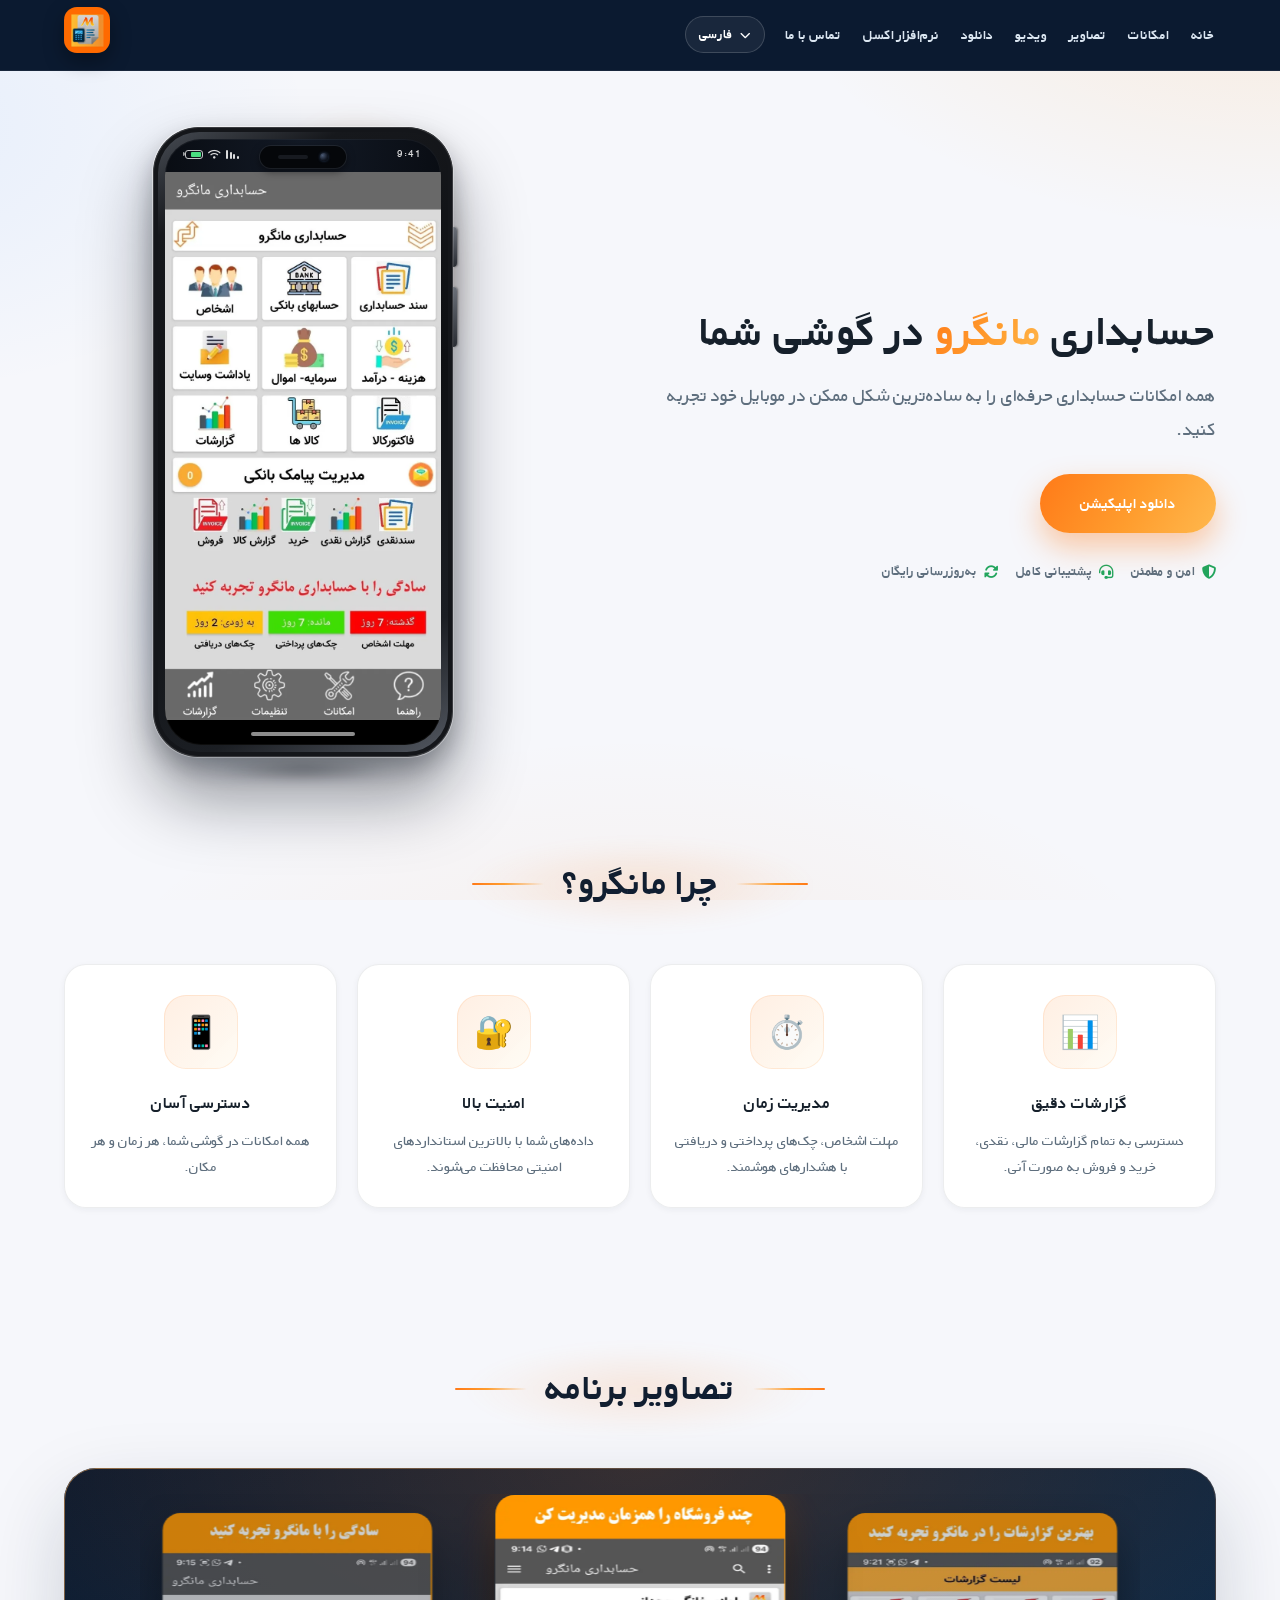
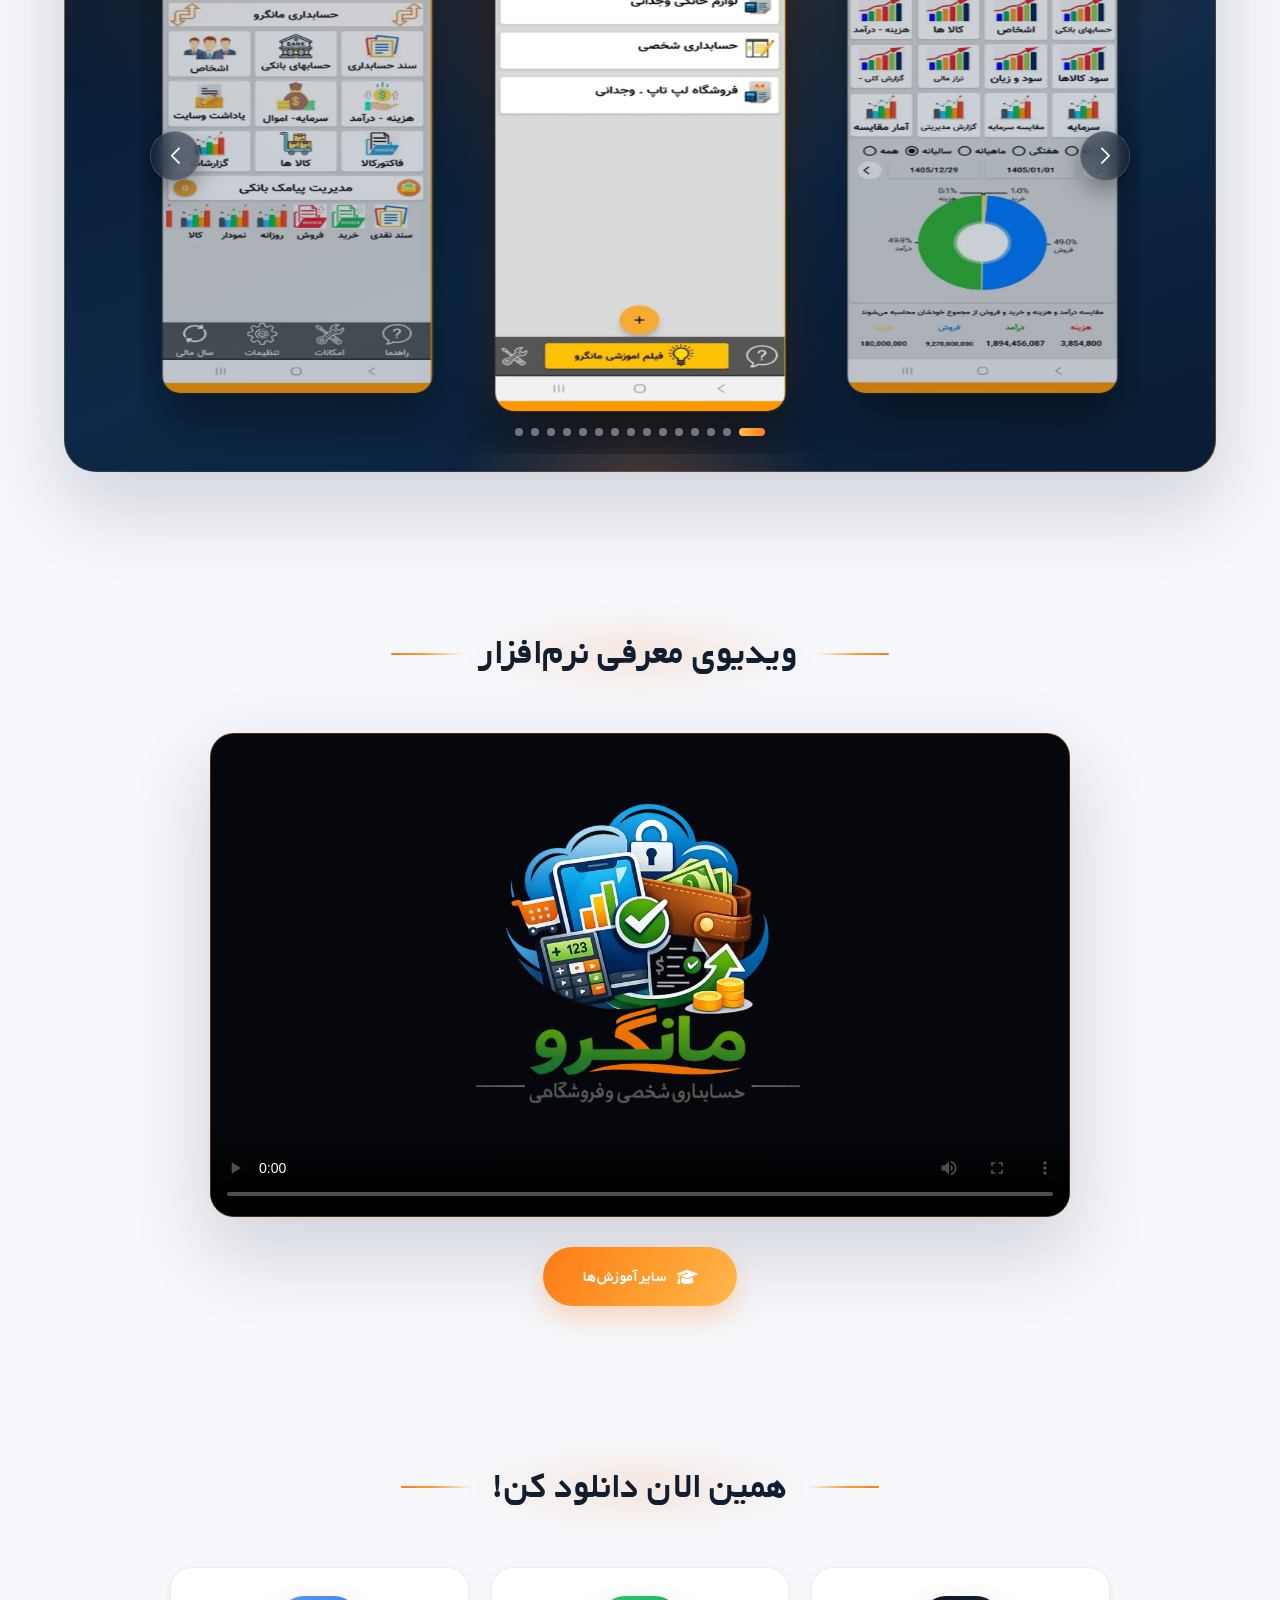
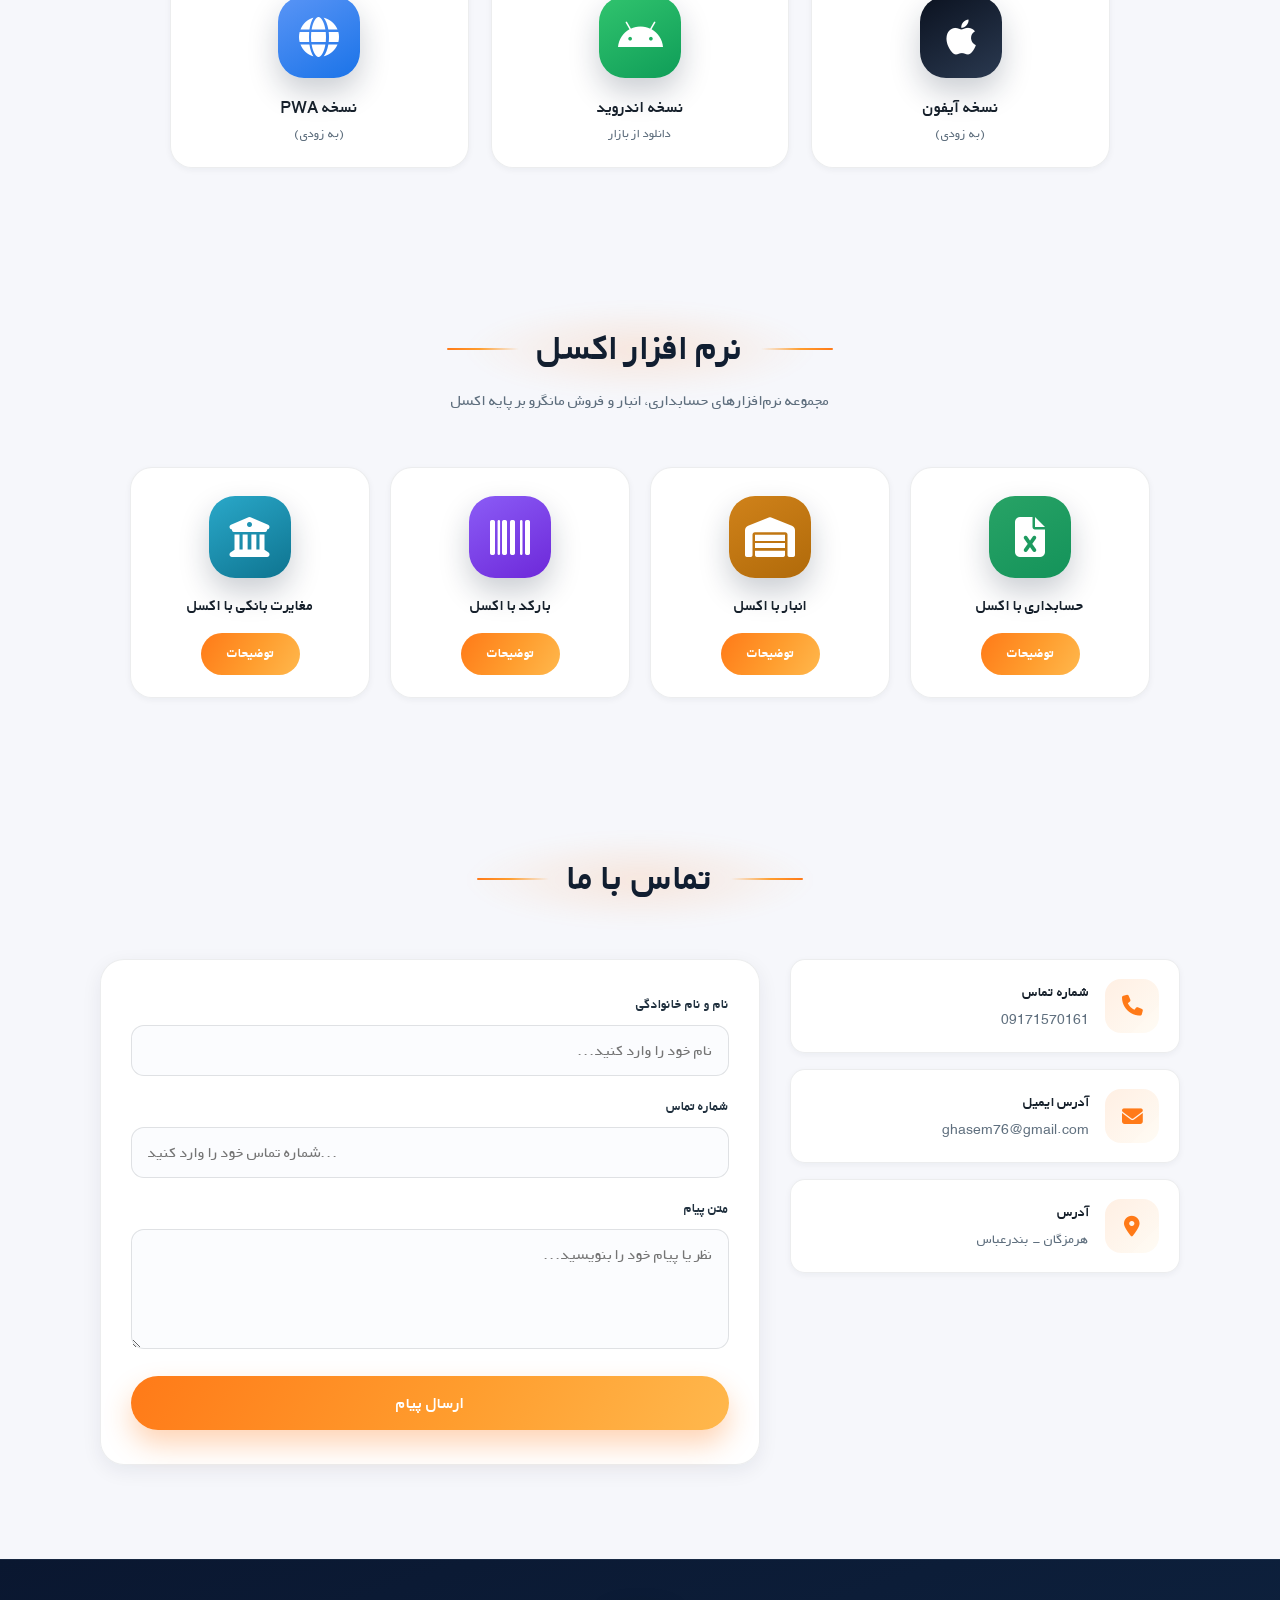
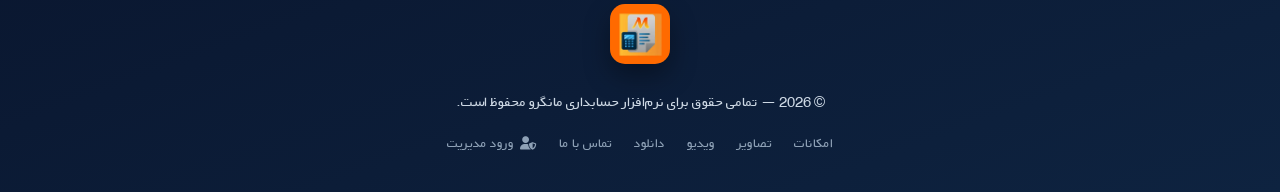
==== commit 9e39e44c: "ارتقای نمای گوشی: ناحیه امن، نوار وضعیت و آیلند ظریف‌تر Co-authored-by: arena-agent <297053741+arena" ====
--- a/index.html
+++ b/index.html
@@ -10,8 +10,8 @@
     />
     <link rel="preconnect" href="https://cdnjs.cloudflare.com" crossorigin />
     <link rel="stylesheet" href="https://cdnjs.cloudflare.com/ajax/libs/font-awesome/6.5.0/css/all.min.css" />
-    <link rel="stylesheet" href="./style/swiper.css?v=4" />
-    <link rel="stylesheet" href="./style/style.css?v=4" />
+    <link rel="stylesheet" href="./style/swiper.css?v=5" />
+    <link rel="stylesheet" href="./style/style.css?v=5" />
     <link rel="preload" as="image" href="./img/showcase.webp" fetchpriority="high" />
     <link rel="preload" as="image" href="./img/slide1.webp" />
     <link rel="icon" type="image/webp" href="./img/logo.webp" />
@@ -69,6 +69,14 @@
               <div class="side-btn-bottom"></div>
               <div class="notch"><span class="camera"></span><span class="speaker"></span></div>
               <div class="screen">
+                <div class="status-bar">
+                  <span class="sb-time">9:41</span>
+                  <span class="sb-icons">
+                    <span class="sb-bars"><i></i><i></i><i></i><i></i></span>
+                    <i class="fas fa-wifi"></i>
+                    <span class="sb-batt"></span>
+                  </span>
+                </div>
                 <img src="./img/showcase.webp" alt="نمایش برنامه حسابداری مانگرو" fetchpriority="high" data-cms-attr="src:home.heroScreen" />
               </div>
               <div class="home-bar"></div>
@@ -86,6 +94,14 @@
               <div class="side-btn-bottom"></div>
               <div class="notch"><span class="camera"></span><span class="speaker"></span></div>
               <div class="screen">
+                <div class="status-bar">
+                  <span class="sb-time">9:41</span>
+                  <span class="sb-icons">
+                    <span class="sb-bars"><i></i><i></i><i></i><i></i></span>
+                    <i class="fas fa-wifi"></i>
+                    <span class="sb-batt"></span>
+                  </span>
+                </div>
                 <img src="./img/showcase.webp" alt="نمایش برنامه حسابداری مانگرو" fetchpriority="high" data-cms-attr="src:home.heroScreen" />
               </div>
               <div class="home-bar"></div>
@@ -307,10 +323,10 @@
       </div>
     </footer>
 
-    <script defer src="./js/swiper.js?v=4"></script>
-    <script defer src="./js/cms.js?v=4"></script>
-    <script defer src="./js/language.js?v=4"></script>
-    <script defer src="./js/lang.js?v=4"></script>
-    <script defer src="./js/app.js?v=4"></script>
+    <script defer src="./js/swiper.js?v=5"></script>
+    <script defer src="./js/cms.js?v=5"></script>
+    <script defer src="./js/language.js?v=5"></script>
+    <script defer src="./js/lang.js?v=5"></script>
+    <script defer src="./js/app.js?v=5"></script>
   </body>
 </html>
--- a/style/style.css
+++ b/style/style.css
@@ -516,15 +516,17 @@
   animation: phone-float 6s ease-in-out infinite;
   transition: transform 0.5s ease;
 }
-/* هاله‌ی نرم پشت گوشی */
+/* هاله‌ی رنگی نرم پشت گوشی */
 .iphone-wrapper::before {
   content: "";
   position: absolute;
-  inset: -12% -18%;
-  background: radial-gradient(closest-side, rgba(255, 122, 24, 0.28), rgba(255, 122, 24, 0) 72%);
-  filter: blur(6px);
+  inset: -14% -22%;
+  background:
+    radial-gradient(closest-side at 62% 30%, rgba(255, 122, 24, 0.32), rgba(255, 122, 24, 0) 70%),
+    radial-gradient(closest-side at 32% 72%, rgba(90, 150, 255, 0.22), rgba(90, 150, 255, 0) 72%);
+  filter: blur(10px);
   z-index: 0;
-  animation: phone-glow 6s ease-in-out infinite;
+  animation: phone-glow 7s ease-in-out infinite;
   pointer-events: none;
 }
 .iphone-wrapper:hover {
@@ -548,7 +550,7 @@
   position: relative;
   z-index: 1;
   width: 300px;
-  height: 610px;
+  height: 630px;
   /* بدنه‌ی تیتانیومی با بازتاب فلزی */
   background:
     linear-gradient(150deg, #4a4f57 0%, #16181c 14%, #0e1013 50%, #1b1e23 82%, #565b64 100%);
@@ -596,31 +598,32 @@
 /* ناچ (بریدگی بالای صفحه) */
 .notch {
   position: absolute;
-  top: 20px;
+  top: 19px;
   left: 50%;
   transform: translateX(-50%);
-  width: 104px;
-  height: 28px;
-  background: #08090b;
+  width: 86px;
+  height: 22px;
+  background: #05070a;
   border-radius: 999px;
-  box-shadow: 0 0 0 1px rgba(255, 255, 255, 0.06), 0 4px 10px rgba(0, 0, 0, 0.5);
+  box-shadow: 0 0 0 1px rgba(255, 255, 255, 0.07), 0 3px 8px rgba(0, 0, 0, 0.55);
   z-index: 10;
+  gap: 8px;
   display: flex;
   justify-content: center;
   align-items: center;
   gap: 12px;
 }
 .notch .camera {
-  width: 10px;
-  height: 10px;
-  background: #2a2a3a;
+  width: 8px;
+  height: 8px;
   border-radius: 50%;
-  border: 1px solid #3a3a4a;
+  background: radial-gradient(circle at 32% 30%, #4b5a74 0%, #141a26 60%, #05070a 100%);
+  box-shadow: 0 0 3px rgba(120, 170, 255, 0.35);
 }
 .notch .speaker {
-  width: 50px;
-  height: 5px;
-  background: #2a2a3a;
+  width: 30px;
+  height: 4px;
+  background: #171a20;
   border-radius: 10px;
 }
 /* دکمه‌های کناری گوشی */
@@ -651,28 +654,96 @@
   border-radius: 36px;
   overflow: hidden;
   position: relative;
-  background: #000;
+  /* ناحیه‌های امن بالا و پایین تا آیلند و نوار خانه روی تصویر نیفتند */
+  padding: 30px 0 22px;
+  background: radial-gradient(120% 90% at 50% 0%, #131a26 0%, #05070b 60%, #000 100%);
   box-shadow: 0 0 0 1px rgba(255, 255, 255, 0.05) inset;
+}
+/* نوار وضعیت شبیه گوشی واقعی (ساعت، آنتن، وای‌فای، باتری) */
+.status-bar {
+  position: absolute;
+  top: 0;
+  left: 0;
+  right: 0;
+  height: 30px;
+  display: flex;
+  align-items: center;
+  justify-content: space-between;
+  padding: 0 20px;
+  font-size: 10px;
+  font-weight: 800;
+  color: rgba(255, 255, 255, 0.85);
+  letter-spacing: 0.4px;
+  z-index: 8;
+  pointer-events: none;
+}
+.status-bar .sb-icons {
+  display: inline-flex;
+  align-items: center;
+  gap: 5px;
+}
+.status-bar .sb-bars {
+  display: inline-flex;
+  align-items: flex-end;
+  gap: 1.5px;
+  height: 9px;
+}
+.status-bar .sb-bars i {
+  width: 2px;
+  border-radius: 1px;
+  background: rgba(255, 255, 255, 0.85);
+}
+.status-bar .sb-bars i:nth-child(1) { height: 3px; }
+.status-bar .sb-bars i:nth-child(2) { height: 5px; }
+.status-bar .sb-bars i:nth-child(3) { height: 7px; }
+.status-bar .sb-bars i:nth-child(4) { height: 9px; }
+.status-bar .sb-batt {
+  width: 18px;
+  height: 9px;
+  border: 1.2px solid rgba(255, 255, 255, 0.75);
+  border-radius: 3px;
+  position: relative;
+  padding: 1px;
+}
+.status-bar .sb-batt::before {
+  content: "";
+  display: block;
+  height: 100%;
+  width: 72%;
+  border-radius: 1px;
+  background: #4ade80;
+}
+.status-bar .sb-batt::after {
+  content: "";
+  position: absolute;
+  left: -3px;
+  top: 50%;
+  transform: translateY(-50%);
+  width: 2px;
+  height: 4px;
+  border-radius: 0 2px 2px 0;
+  background: rgba(255, 255, 255, 0.6);
 }
 /* نوار خانه (home indicator) */
 .iphone .home-bar {
   position: absolute;
-  bottom: 20px;
+  bottom: 21px;
   left: 50%;
   transform: translateX(-50%);
-  width: 108px;
-  height: 5px;
+  width: 104px;
+  height: 4px;
   border-radius: 999px;
-  background: rgba(255, 255, 255, 0.75);
+  background: rgba(255, 255, 255, 0.55);
   z-index: 11;
   pointer-events: none;
-  mix-blend-mode: overlay;
 }
 .screen img {
   width: 100%;
   height: 100%;
   object-fit: contain;
   display: block;
+  position: relative;
+  z-index: 1;
 }
 /* بازتاب نور روی صفحه‌ی گوشی */
 .screen::after {
@@ -700,30 +771,38 @@
 
 /* ریسپانسیو گوشی */
 @media (max-width: 1180px) {
-  .iphone { width: 256px; height: 522px; border-radius: 40px; }
-  .screen { border-radius: 33px; }
-  .notch { width: 92px; height: 25px; top: 18px; }
-  .notch .speaker { width: 34px; }
+  .iphone { width: 256px; height: 540px; border-radius: 40px; }
+  .screen { border-radius: 33px; padding: 27px 0 20px; }
+  .status-bar { height: 27px; padding: 0 16px; font-size: 9px; }
+  .notch { width: 78px; height: 20px; top: 17px; }
+  .notch .speaker { width: 26px; }
+  .iphone .home-bar { width: 92px; }
 }
 @media (max-width: 960px) {
-  .iphone { width: 236px; height: 482px; }
+  .iphone { width: 236px; height: 500px; }
 }
 @media (max-width: 600px) {
-  .iphone { width: 205px; height: 420px; padding: 9px; border-radius: 36px; }
-  .screen { border-radius: 29px; }
-  .notch { width: 82px; height: 22px; top: 16px; }
-  .notch .speaker { width: 28px; height: 4px; }
-  .iphone .home-bar { width: 78px; height: 4px; bottom: 15px; }
+  .iphone { width: 205px; height: 436px; padding: 9px; border-radius: 36px; }
+  .screen { border-radius: 29px; padding: 23px 0 17px; }
+  .status-bar { height: 23px; padding: 0 13px; font-size: 8px; }
+  .status-bar .sb-batt { width: 15px; height: 8px; }
+  .notch { width: 66px; height: 18px; top: 13px; }
+  .notch .camera { width: 6px; height: 6px; }
+  .notch .speaker { width: 20px; height: 3px; }
+  .iphone .home-bar { width: 76px; height: 3.5px; bottom: 15px; }
   .side-btn-top { top: 70px; height: 30px; }
   .side-btn-bottom { top: 118px; height: 44px; }
 }
 @media (max-width: 400px) {
-  .iphone { width: 176px; height: 360px; padding: 7px; border-radius: 30px; }
-  .screen { border-radius: 25px; }
-  .notch { width: 70px; height: 19px; top: 13px; }
-  .notch .camera { width: 7px; height: 7px; }
-  .notch .speaker { width: 22px; height: 3px; }
-  .iphone .home-bar { width: 64px; height: 3px; bottom: 12px; }
+  .iphone { width: 176px; height: 376px; padding: 7px; border-radius: 30px; }
+  .screen { border-radius: 25px; padding: 20px 0 15px; }
+  .status-bar { height: 20px; padding: 0 11px; font-size: 7px; gap: 3px; }
+  .status-bar .sb-batt { width: 13px; height: 7px; }
+  .status-bar .sb-bars { height: 7px; }
+  .notch { width: 58px; height: 16px; top: 11px; }
+  .notch .camera { width: 5px; height: 5px; }
+  .notch .speaker { width: 17px; height: 3px; }
+  .iphone .home-bar { width: 64px; height: 3px; bottom: 13px; }
   .side-btn-top { top: 58px; height: 26px; }
   .side-btn-bottom { top: 96px; height: 36px; }
 }
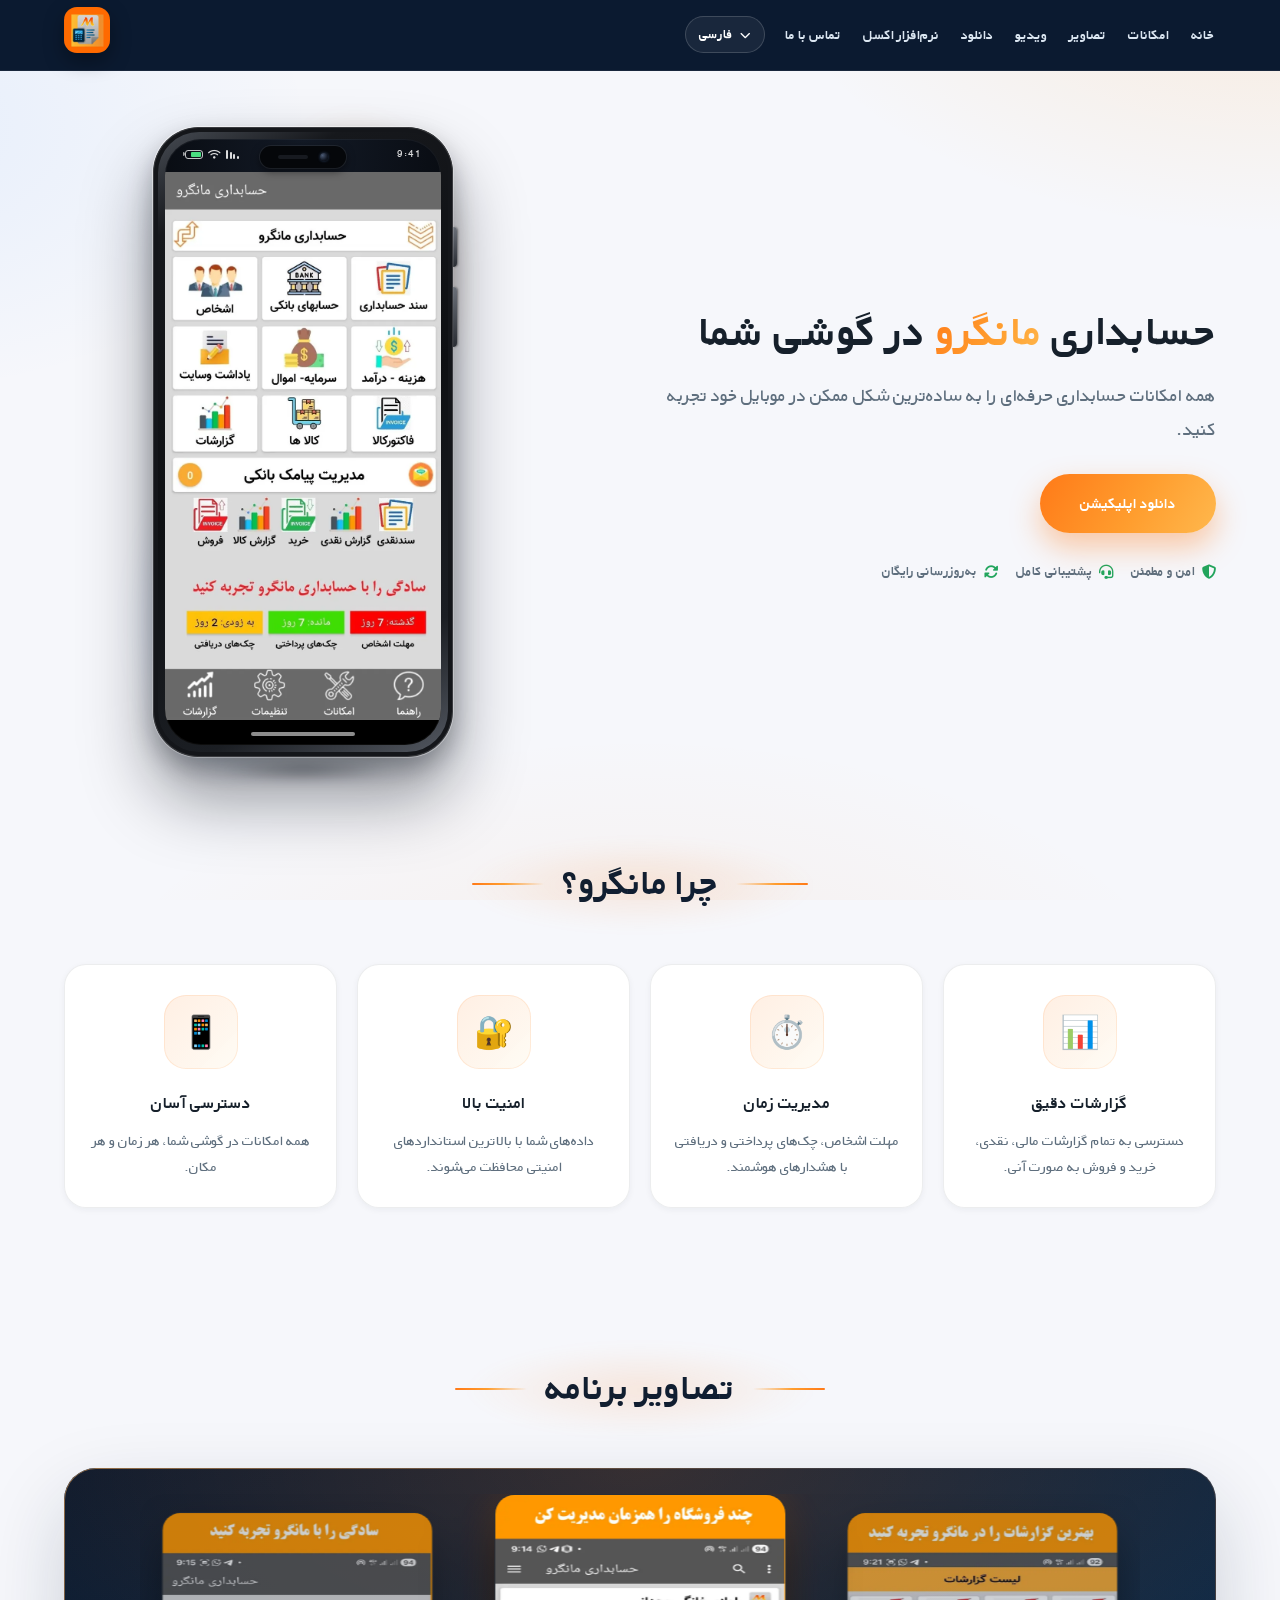
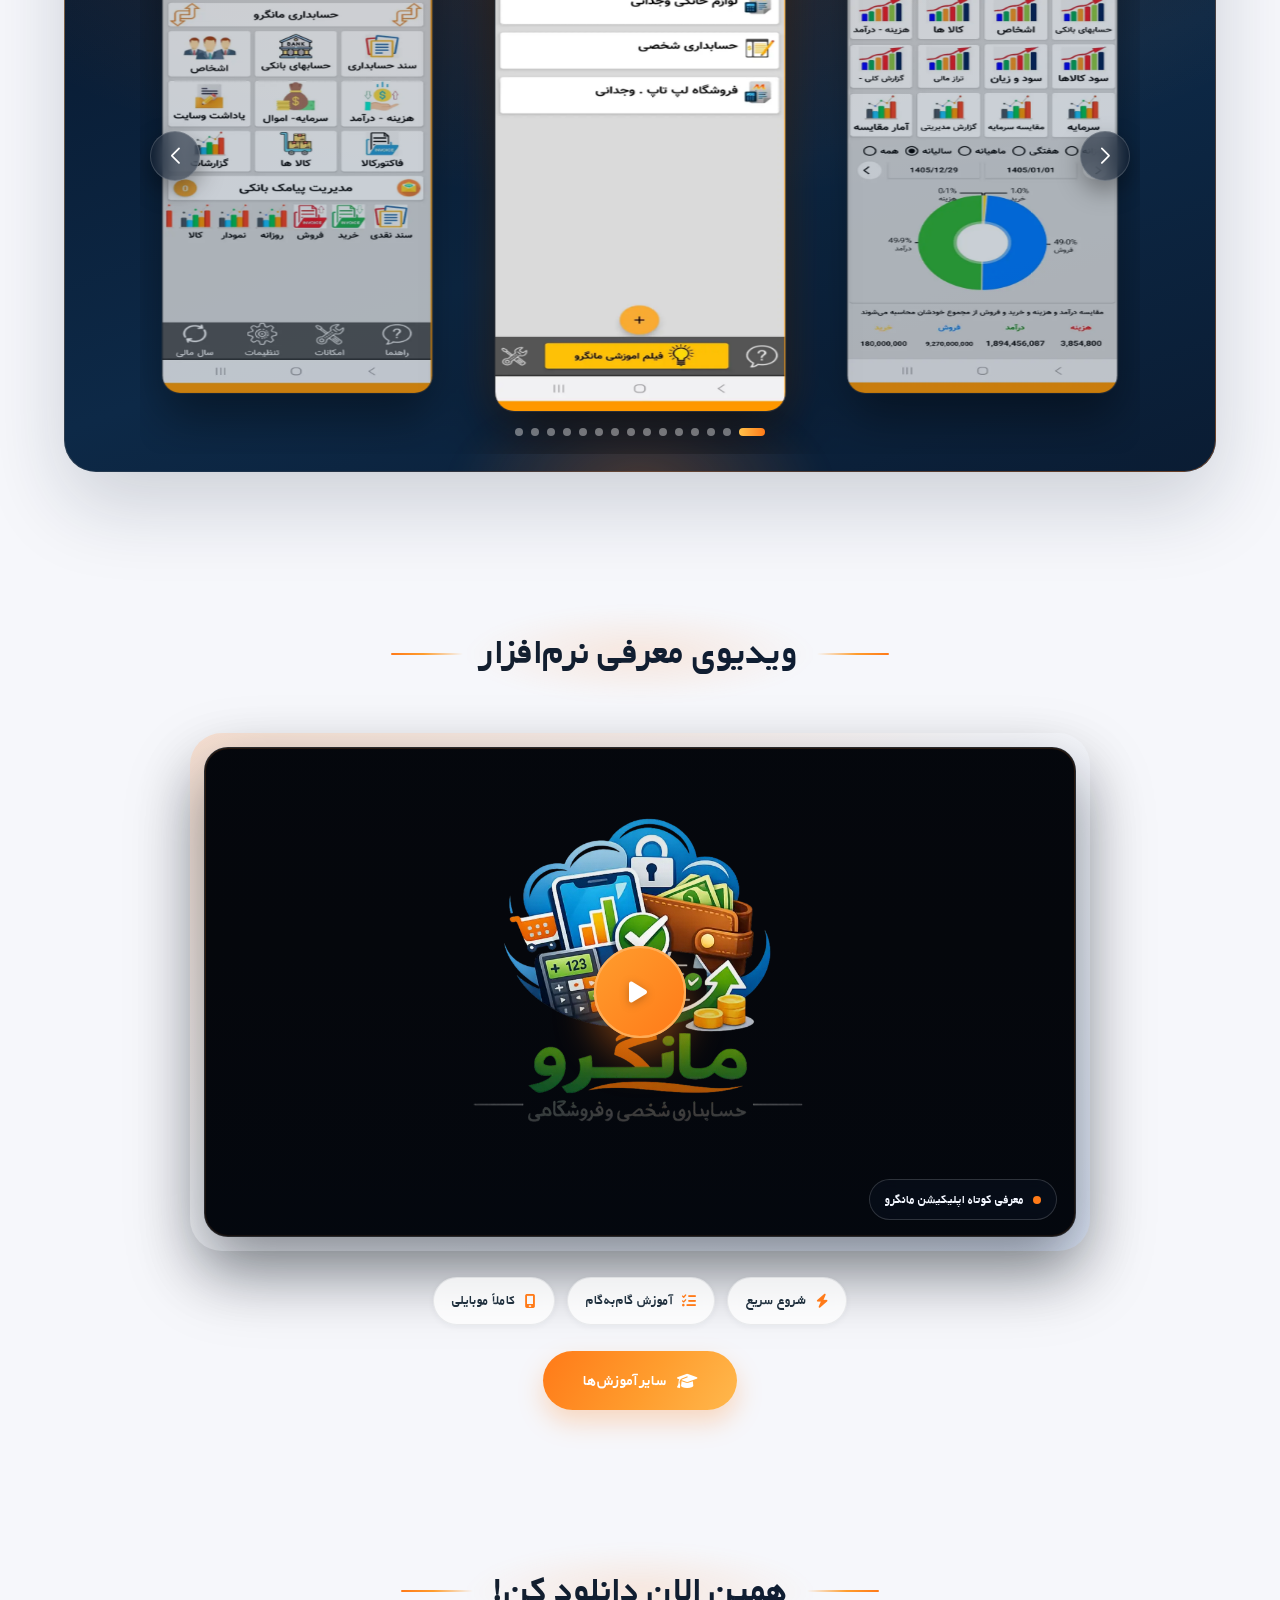
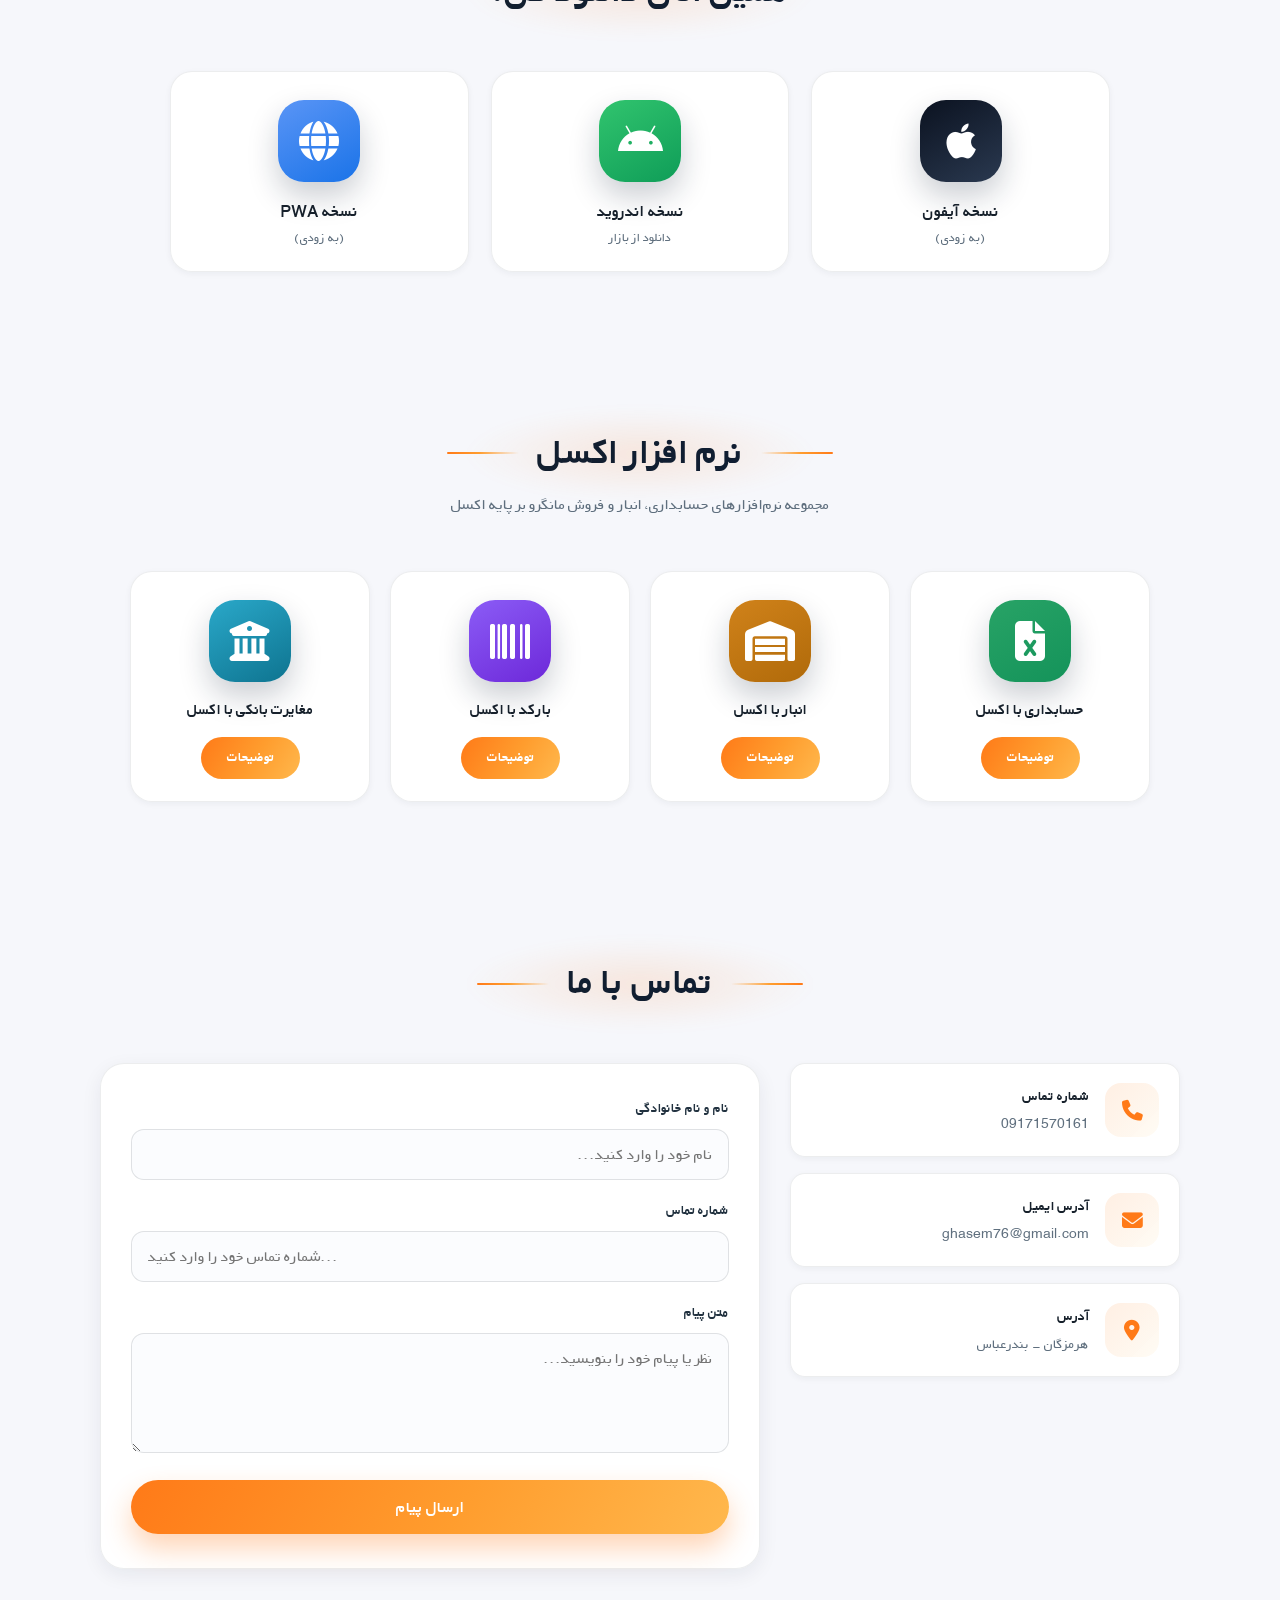
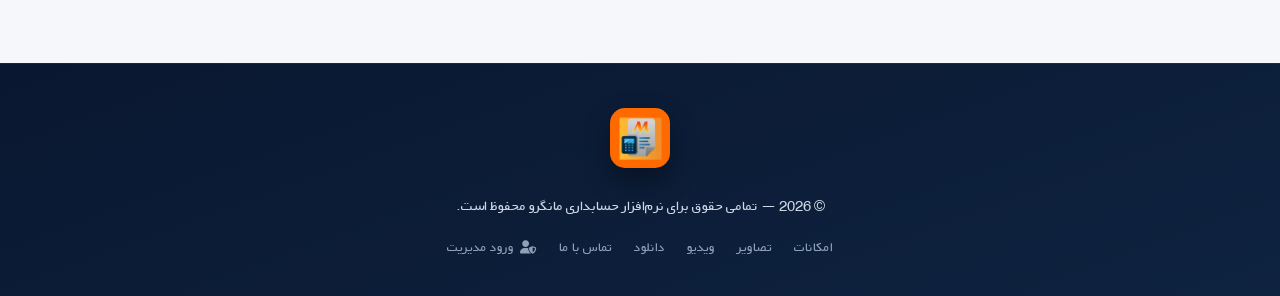
==== commit bfc097b8: "بازطراحی بخش ویدیوی معرفی با دکمه پخش سفارشی و قاب شیشه‌ای Co-authored-by: arena-agent <297053741+ar" ====
--- a/index.html
+++ b/index.html
@@ -10,8 +10,8 @@
     />
     <link rel="preconnect" href="https://cdnjs.cloudflare.com" crossorigin />
     <link rel="stylesheet" href="https://cdnjs.cloudflare.com/ajax/libs/font-awesome/6.5.0/css/all.min.css" />
-    <link rel="stylesheet" href="./style/swiper.css?v=5" />
-    <link rel="stylesheet" href="./style/style.css?v=5" />
+    <link rel="stylesheet" href="./style/swiper.css?v=7" />
+    <link rel="stylesheet" href="./style/style.css?v=7" />
     <link rel="preload" as="image" href="./img/showcase.webp" fetchpriority="high" />
     <link rel="preload" as="image" href="./img/slide1.webp" />
     <link rel="icon" type="image/webp" href="./img/logo.webp" />
@@ -174,12 +174,30 @@
           <div class="section-head">
             <h2 class="section-title-grad" data-lang="video_title" data-cms="home.videoTitle">ویدیوی معرفی نرم‌افزار</h2>
           </div>
-          <div class="video-wrapper">
-            <video controls preload="metadata" poster="./img/video_thumb.webp" playsinline>
-              <source src="./video/mangroveapp.mp4" type="video/mp4" />
-              مرورگر شما از پخش ویدیو پشتیبانی نمی‌کند.
-            </video>
-          </div>
+          <div class="video-stage">
+            <div class="video-wrapper" id="introVideoWrap">
+              <video id="introVideo" preload="metadata" poster="./img/video_thumb.webp" playsinline>
+                <source src="./video/mangroveapp.mp4" type="video/mp4" />
+                مرورگر شما از پخش ویدیو پشتیبانی نمی‌کند.
+              </video>
+              <button class="video-play" id="introPlayBtn" aria-label="پخش ویدیو">
+                <span class="ring"></span>
+                <span class="ring ring-2"></span>
+                <i class="fas fa-play"></i>
+              </button>
+              <div class="video-caption">
+                <span class="live-dot"></span>
+                <span data-lang="video_caption">معرفی کوتاه اپلیکیشن مانگرو</span>
+              </div>
+            </div>
+          </div>
+
+          <div class="video-points">
+            <span class="v-chip"><i class="fas fa-bolt"></i> <span data-lang="video_p1">شروع سریع</span></span>
+            <span class="v-chip"><i class="fas fa-list-check"></i> <span data-lang="video_p2">آموزش گام‌به‌گام</span></span>
+            <span class="v-chip"><i class="fas fa-mobile-screen"></i> <span data-lang="video_p3">کاملاً موبایلی</span></span>
+          </div>
+
           <div class="video-btn-wrapper">
             <a href="./page/learning.html" class="btn btn-primary btn-soft">
               <i class="fas fa-graduation-cap"></i>
@@ -323,10 +341,10 @@
       </div>
     </footer>
 
-    <script defer src="./js/swiper.js?v=5"></script>
-    <script defer src="./js/cms.js?v=5"></script>
-    <script defer src="./js/language.js?v=5"></script>
-    <script defer src="./js/lang.js?v=5"></script>
-    <script defer src="./js/app.js?v=5"></script>
+    <script defer src="./js/swiper.js?v=7"></script>
+    <script defer src="./js/cms.js?v=7"></script>
+    <script defer src="./js/language.js?v=7"></script>
+    <script defer src="./js/lang.js?v=7"></script>
+    <script defer src="./js/app.js?v=7"></script>
   </body>
 </html>
--- a/style/style.css
+++ b/style/style.css
@@ -1095,20 +1095,60 @@
 /* ================================================================
    ویدیو
    ================================================================ */
+/* صحنه‌ی ویدیو: هاله و قاب شیشه‌ای */
+.video-stage {
+  position: relative;
+  max-width: 900px;
+  margin: 0 auto;
+  padding: 14px;
+  border-radius: 32px;
+  background: linear-gradient(150deg, rgba(255, 122, 24, 0.18), rgba(255, 255, 255, 0.04) 45%, rgba(90, 150, 255, 0.14));
+  box-shadow: 0 30px 70px rgba(8, 16, 30, 0.18);
+  isolation: isolate;
+}
+.video-stage::before {
+  content: "";
+  position: absolute;
+  left: 50%;
+  top: 12%;
+  width: 78%;
+  height: 80%;
+  transform: translateX(-50%);
+  background:
+    radial-gradient(closest-side at 68% 30%, rgba(255, 122, 24, 0.34), rgba(255, 122, 24, 0) 72%),
+    radial-gradient(closest-side at 28% 74%, rgba(90, 150, 255, 0.24), rgba(90, 150, 255, 0) 74%);
+  filter: blur(28px);
+  z-index: -1;
+  pointer-events: none;
+  animation: video-aura 9s ease-in-out infinite;
+}
+@keyframes video-aura {
+  0%, 100% { opacity: 0.75; transform: translateX(-50%) scale(1); }
+  50% { opacity: 1; transform: translateX(-50%) scale(1.06); }
+}
+
 .video-wrapper {
-  max-width: 860px;
+  position: relative;
+  width: 100%;
   margin: 0 auto;
   border-radius: 24px;
   overflow: hidden;
-  box-shadow: var(--shadow-lg);
   background: #05070c;
   aspect-ratio: 16 / 9;
   display: flex;
   align-items: center;
   justify-content: center;
-  position: relative;
-  border: 1px solid rgba(255, 122, 24, 0.3);
-  transition: 0.4s;
+  border: 1px solid rgba(255, 255, 255, 0.14);
+  box-shadow:
+    0 26px 60px rgba(5, 10, 20, 0.45),
+    0 0 0 1px rgba(255, 122, 24, 0.16) inset;
+  transition: transform 0.45s cubic-bezier(0.2, 0.7, 0.3, 1), box-shadow 0.45s ease;
+}
+.video-stage:hover .video-wrapper {
+  transform: translateY(-4px);
+  box-shadow:
+    0 34px 74px rgba(5, 10, 20, 0.52),
+    0 0 0 1px rgba(255, 122, 24, 0.32) inset;
 }
 .video-wrapper video,
 .video-wrapper iframe {
@@ -1118,9 +1158,144 @@
   display: block;
   object-fit: contain;
 }
+/* تیرگی ملایم روی پوستر تا دکمه‌ی پخش خوانا باشد */
+.video-wrapper::after {
+  content: "";
+  position: absolute;
+  inset: 0;
+  background: linear-gradient(180deg, rgba(3, 8, 16, 0.18) 0%, rgba(3, 8, 16, 0) 40%, rgba(3, 8, 16, 0.55) 100%);
+  pointer-events: none;
+  transition: opacity 0.4s ease;
+  z-index: 1;
+}
+.video-wrapper.is-playing::after { opacity: 0; }
+
+/* دکمه‌ی پخش سفارشی با موج نور */
+.video-play {
+  position: absolute;
+  z-index: 3;
+  width: 92px;
+  height: 92px;
+  border-radius: 50%;
+  border: none;
+  cursor: pointer;
+  display: grid;
+  place-items: center;
+  color: #fff;
+  font-size: 1.5rem;
+  background: linear-gradient(135deg, var(--brand-2), var(--brand));
+  box-shadow: 0 18px 40px rgba(255, 122, 24, 0.45), 0 0 0 1px rgba(255, 255, 255, 0.25) inset;
+  transition: transform 0.3s cubic-bezier(0.2, 0.7, 0.3, 1), opacity 0.35s ease, visibility 0.35s;
+}
+.video-play i {
+  margin-inline-start: 4px;
+  filter: drop-shadow(0 2px 4px rgba(0, 0, 0, 0.25));
+}
+.video-play:hover { transform: scale(1.09); }
+.video-play:active { transform: scale(0.97); }
+.video-play .ring {
+  position: absolute;
+  inset: 0;
+  border-radius: 50%;
+  border: 2px solid rgba(255, 176, 90, 0.7);
+  animation: play-ripple 2.6s ease-out infinite;
+  pointer-events: none;
+}
+.video-play .ring-2 { animation-delay: 1.3s; }
+@keyframes play-ripple {
+  0% { transform: scale(1); opacity: 0.75; }
+  100% { transform: scale(1.85); opacity: 0; }
+}
+.video-wrapper.is-playing .video-play {
+  opacity: 0;
+  visibility: hidden;
+  transform: scale(0.7);
+}
+
+/* برچسب پایین ویدیو */
+.video-caption {
+  position: absolute;
+  bottom: 16px;
+  inset-inline-start: 18px;
+  z-index: 3;
+  display: inline-flex;
+  align-items: center;
+  gap: 9px;
+  padding: 8px 15px;
+  border-radius: 999px;
+  font-size: 0.82rem;
+  font-weight: 800;
+  color: #f3f7ff;
+  background: rgba(10, 18, 32, 0.55);
+  backdrop-filter: blur(10px);
+  border: 1px solid rgba(255, 255, 255, 0.16);
+  transition: opacity 0.35s ease, transform 0.35s ease;
+}
+.video-wrapper.is-playing .video-caption {
+  opacity: 0;
+  transform: translateY(8px);
+}
+.live-dot {
+  width: 8px;
+  height: 8px;
+  border-radius: 50%;
+  background: var(--brand);
+  box-shadow: 0 0 0 0 rgba(255, 122, 24, 0.6);
+  animation: live-pulse 2s ease-out infinite;
+}
+@keyframes live-pulse {
+  0% { box-shadow: 0 0 0 0 rgba(255, 122, 24, 0.55); }
+  70% { box-shadow: 0 0 0 9px rgba(255, 122, 24, 0); }
+  100% { box-shadow: 0 0 0 0 rgba(255, 122, 24, 0); }
+}
+
+/* چیپ‌های زیر ویدیو */
+.video-points {
+  display: flex;
+  flex-wrap: wrap;
+  justify-content: center;
+  gap: 12px;
+  margin-top: 26px;
+}
+.v-chip {
+  display: inline-flex;
+  align-items: center;
+  gap: 9px;
+  padding: 10px 18px;
+  border-radius: 999px;
+  font-size: 0.88rem;
+  font-weight: 800;
+  color: var(--ink-2);
+  background: rgba(255, 255, 255, 0.75);
+  border: 1px solid var(--line);
+  box-shadow: var(--shadow-xs);
+  backdrop-filter: blur(6px);
+  transition: transform 0.28s ease, border-color 0.28s ease, color 0.28s ease;
+}
+.v-chip i { color: var(--brand); }
+.v-chip:hover {
+  transform: translateY(-3px);
+  border-color: rgba(255, 122, 24, 0.45);
+  color: var(--brand-ink);
+}
+
 .video-btn-wrapper {
   text-align: center;
-  margin-top: 30px;
+  margin-top: 26px;
+}
+
+@media (max-width: 600px) {
+  .video-stage { padding: 9px; border-radius: 24px; }
+  .video-wrapper { border-radius: 18px; }
+  .video-play { width: 68px; height: 68px; font-size: 1.15rem; }
+  .video-caption { bottom: 11px; inset-inline-start: 11px; font-size: 0.74rem; padding: 6px 12px; }
+  .video-points { gap: 8px; margin-top: 20px; }
+  .v-chip { padding: 8px 14px; font-size: 0.8rem; }
+}
+@media (prefers-reduced-motion: reduce) {
+  .video-stage::before,
+  .video-play .ring,
+  .live-dot { animation: none !important; }
 }
 
 /* ================================================================
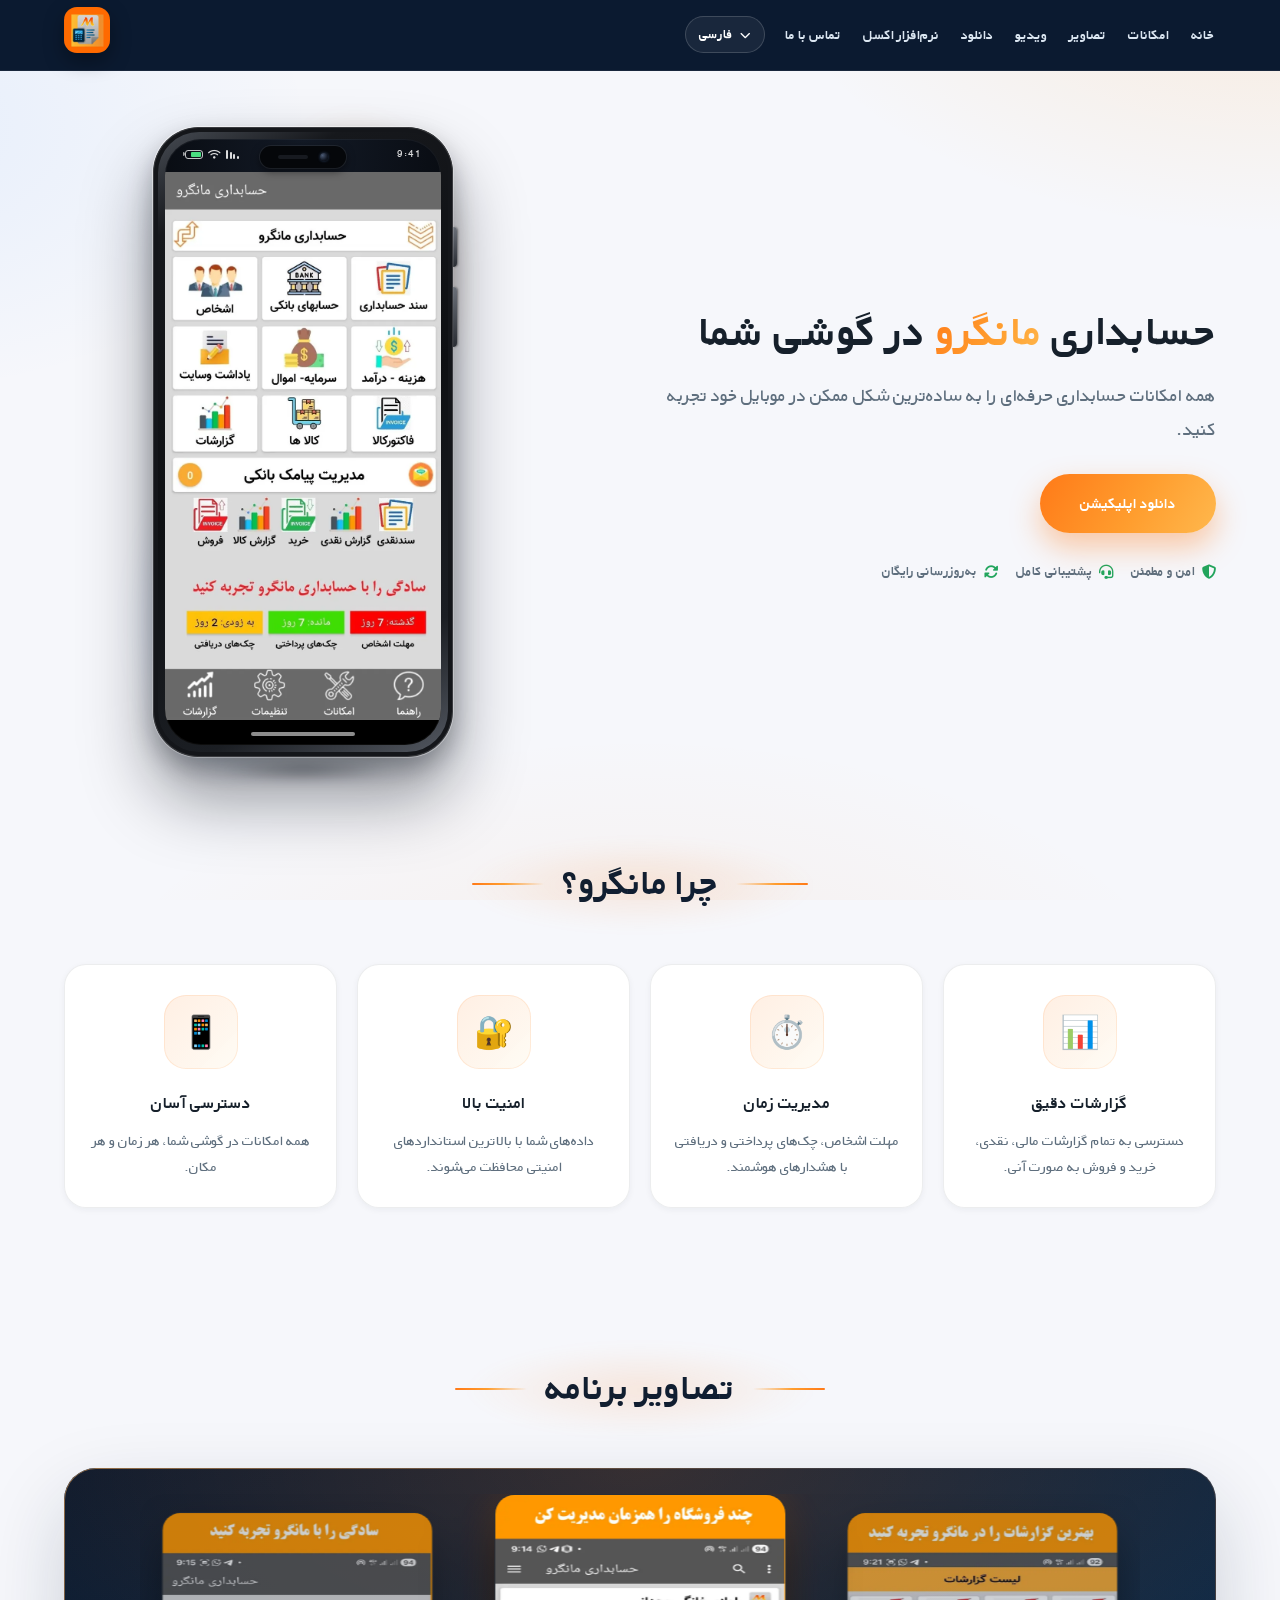
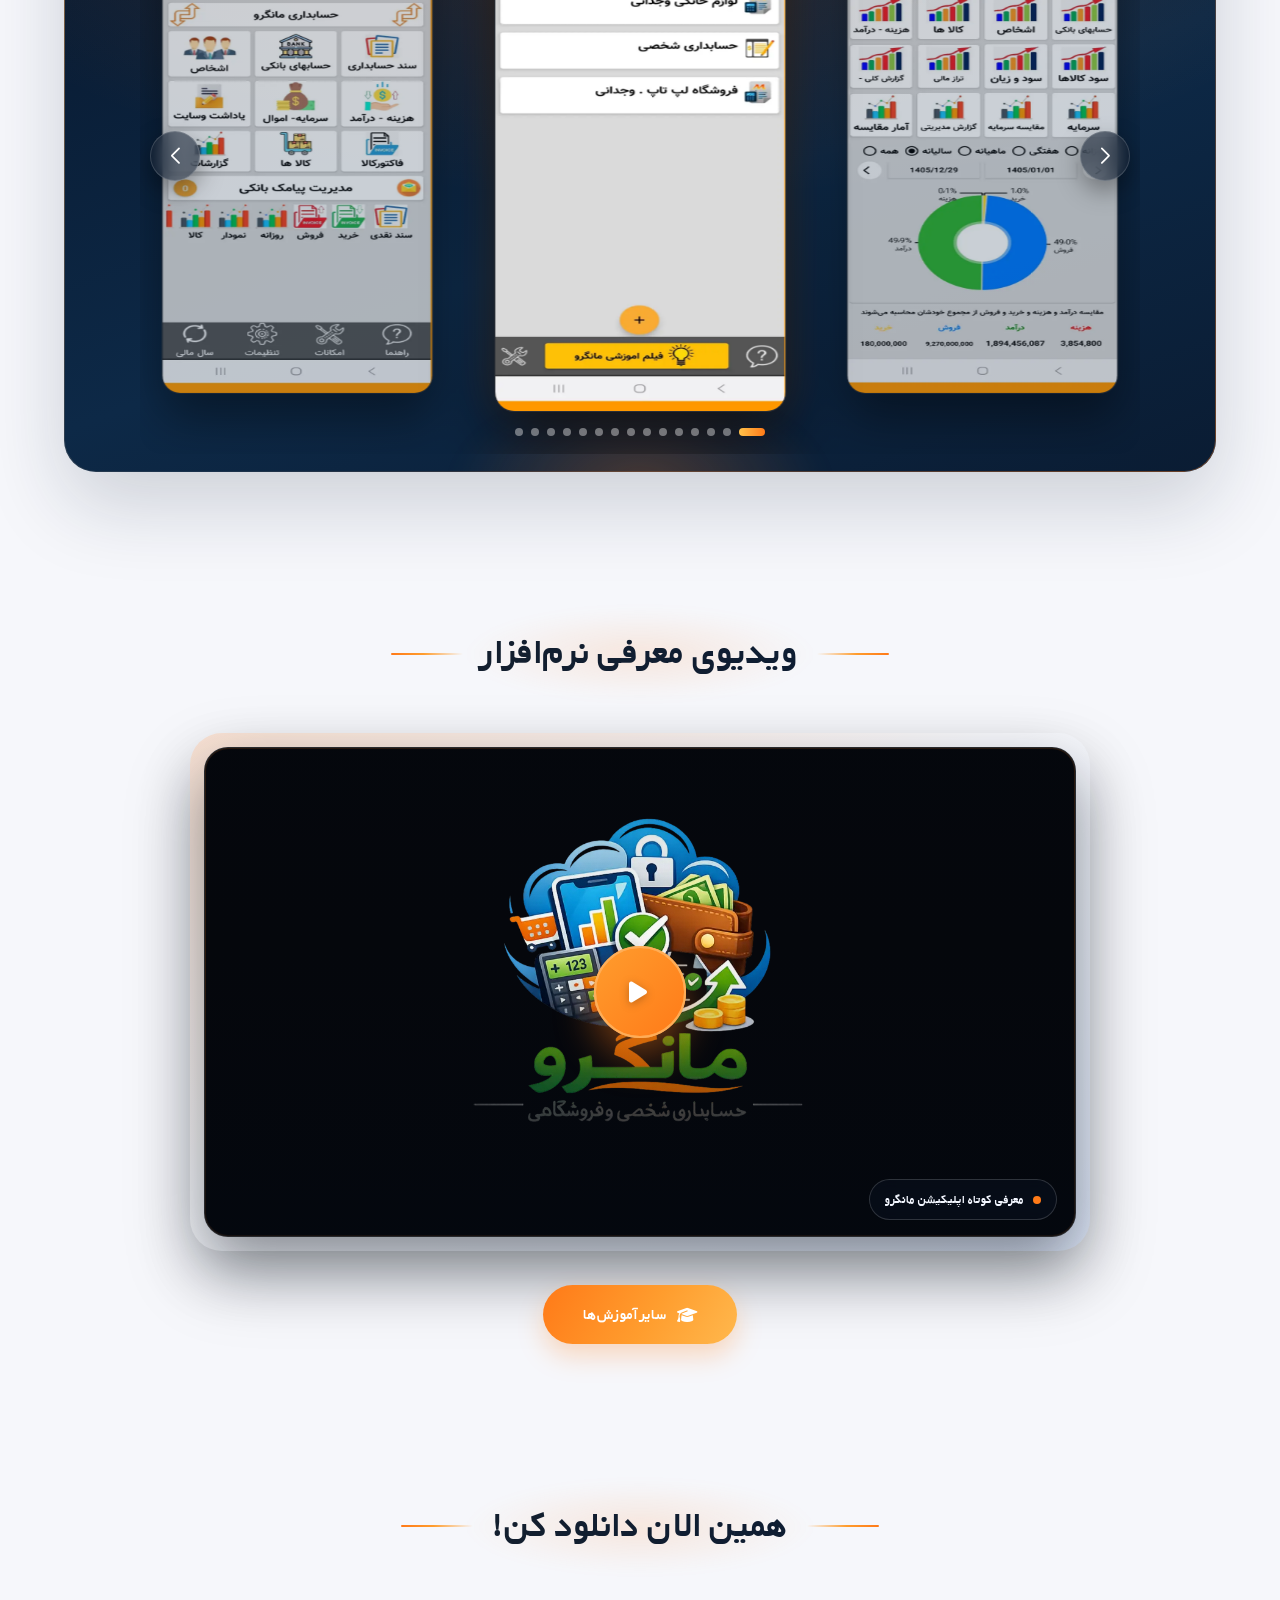
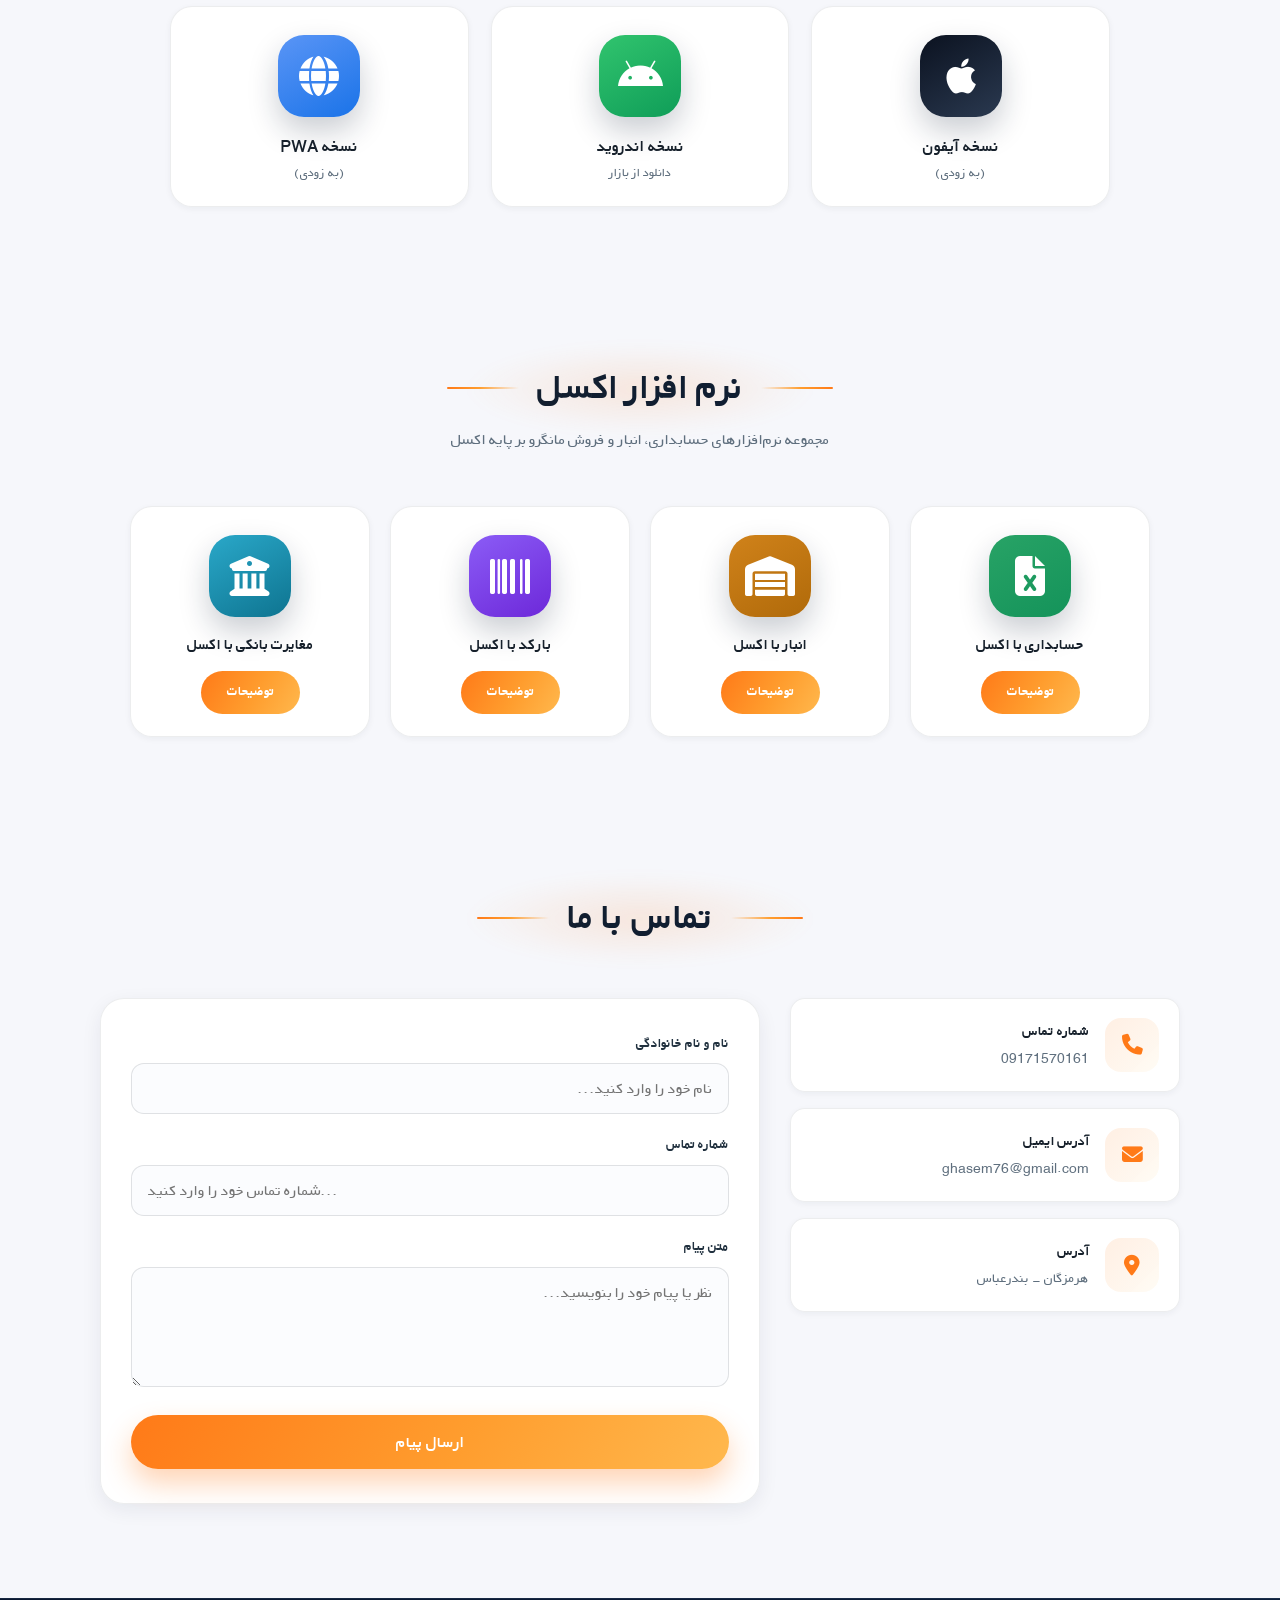
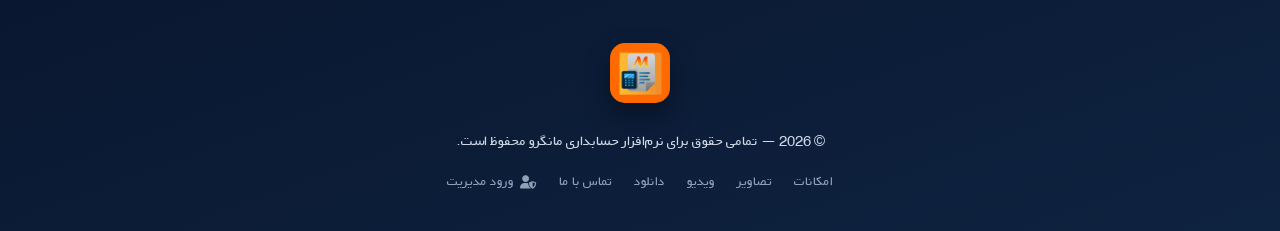
==== commit ddd065d8: "حذف بج‌های زیر ویدیو Co-authored-by: arena-agent <297053741+arena-agent@users.noreply.github.com>" ====
--- a/index.html
+++ b/index.html
@@ -10,8 +10,8 @@
     />
     <link rel="preconnect" href="https://cdnjs.cloudflare.com" crossorigin />
     <link rel="stylesheet" href="https://cdnjs.cloudflare.com/ajax/libs/font-awesome/6.5.0/css/all.min.css" />
-    <link rel="stylesheet" href="./style/swiper.css?v=7" />
-    <link rel="stylesheet" href="./style/style.css?v=7" />
+    <link rel="stylesheet" href="./style/swiper.css?v=8" />
+    <link rel="stylesheet" href="./style/style.css?v=8" />
     <link rel="preload" as="image" href="./img/showcase.webp" fetchpriority="high" />
     <link rel="preload" as="image" href="./img/slide1.webp" />
     <link rel="icon" type="image/webp" href="./img/logo.webp" />
@@ -192,12 +192,6 @@
             </div>
           </div>
 
-          <div class="video-points">
-            <span class="v-chip"><i class="fas fa-bolt"></i> <span data-lang="video_p1">شروع سریع</span></span>
-            <span class="v-chip"><i class="fas fa-list-check"></i> <span data-lang="video_p2">آموزش گام‌به‌گام</span></span>
-            <span class="v-chip"><i class="fas fa-mobile-screen"></i> <span data-lang="video_p3">کاملاً موبایلی</span></span>
-          </div>
-
           <div class="video-btn-wrapper">
             <a href="./page/learning.html" class="btn btn-primary btn-soft">
               <i class="fas fa-graduation-cap"></i>
@@ -341,10 +335,10 @@
       </div>
     </footer>
 
-    <script defer src="./js/swiper.js?v=7"></script>
-    <script defer src="./js/cms.js?v=7"></script>
-    <script defer src="./js/language.js?v=7"></script>
-    <script defer src="./js/lang.js?v=7"></script>
-    <script defer src="./js/app.js?v=7"></script>
+    <script defer src="./js/swiper.js?v=8"></script>
+    <script defer src="./js/cms.js?v=8"></script>
+    <script defer src="./js/language.js?v=8"></script>
+    <script defer src="./js/lang.js?v=8"></script>
+    <script defer src="./js/app.js?v=8"></script>
   </body>
 </html>
--- a/style/style.css
+++ b/style/style.css
@@ -1249,39 +1249,9 @@
   100% { box-shadow: 0 0 0 0 rgba(255, 122, 24, 0); }
 }
 
-/* چیپ‌های زیر ویدیو */
-.video-points {
-  display: flex;
-  flex-wrap: wrap;
-  justify-content: center;
-  gap: 12px;
-  margin-top: 26px;
-}
-.v-chip {
-  display: inline-flex;
-  align-items: center;
-  gap: 9px;
-  padding: 10px 18px;
-  border-radius: 999px;
-  font-size: 0.88rem;
-  font-weight: 800;
-  color: var(--ink-2);
-  background: rgba(255, 255, 255, 0.75);
-  border: 1px solid var(--line);
-  box-shadow: var(--shadow-xs);
-  backdrop-filter: blur(6px);
-  transition: transform 0.28s ease, border-color 0.28s ease, color 0.28s ease;
-}
-.v-chip i { color: var(--brand); }
-.v-chip:hover {
-  transform: translateY(-3px);
-  border-color: rgba(255, 122, 24, 0.45);
-  color: var(--brand-ink);
-}
-
 .video-btn-wrapper {
   text-align: center;
-  margin-top: 26px;
+  margin-top: 34px;
 }
 
 @media (max-width: 600px) {
@@ -1289,8 +1259,6 @@
   .video-wrapper { border-radius: 18px; }
   .video-play { width: 68px; height: 68px; font-size: 1.15rem; }
   .video-caption { bottom: 11px; inset-inline-start: 11px; font-size: 0.74rem; padding: 6px 12px; }
-  .video-points { gap: 8px; margin-top: 20px; }
-  .v-chip { padding: 8px 14px; font-size: 0.8rem; }
 }
 @media (prefers-reduced-motion: reduce) {
   .video-stage::before,
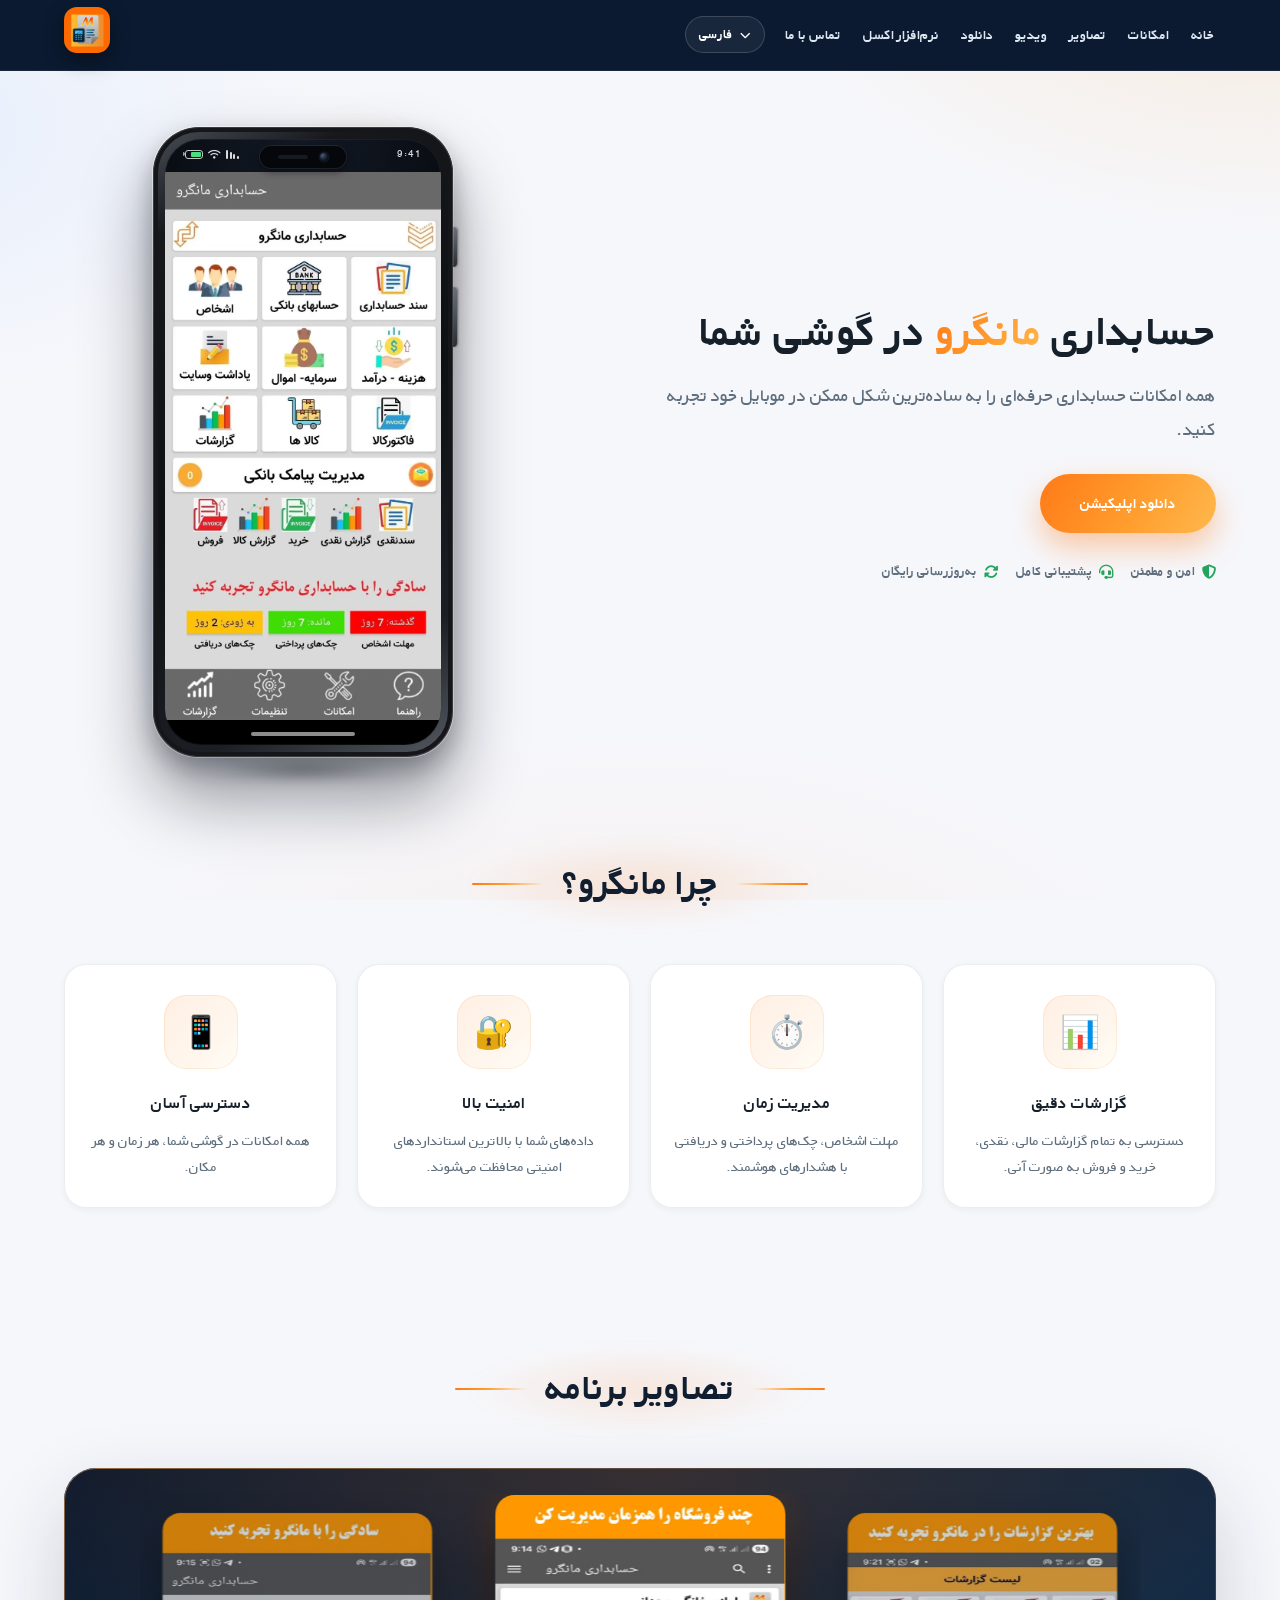
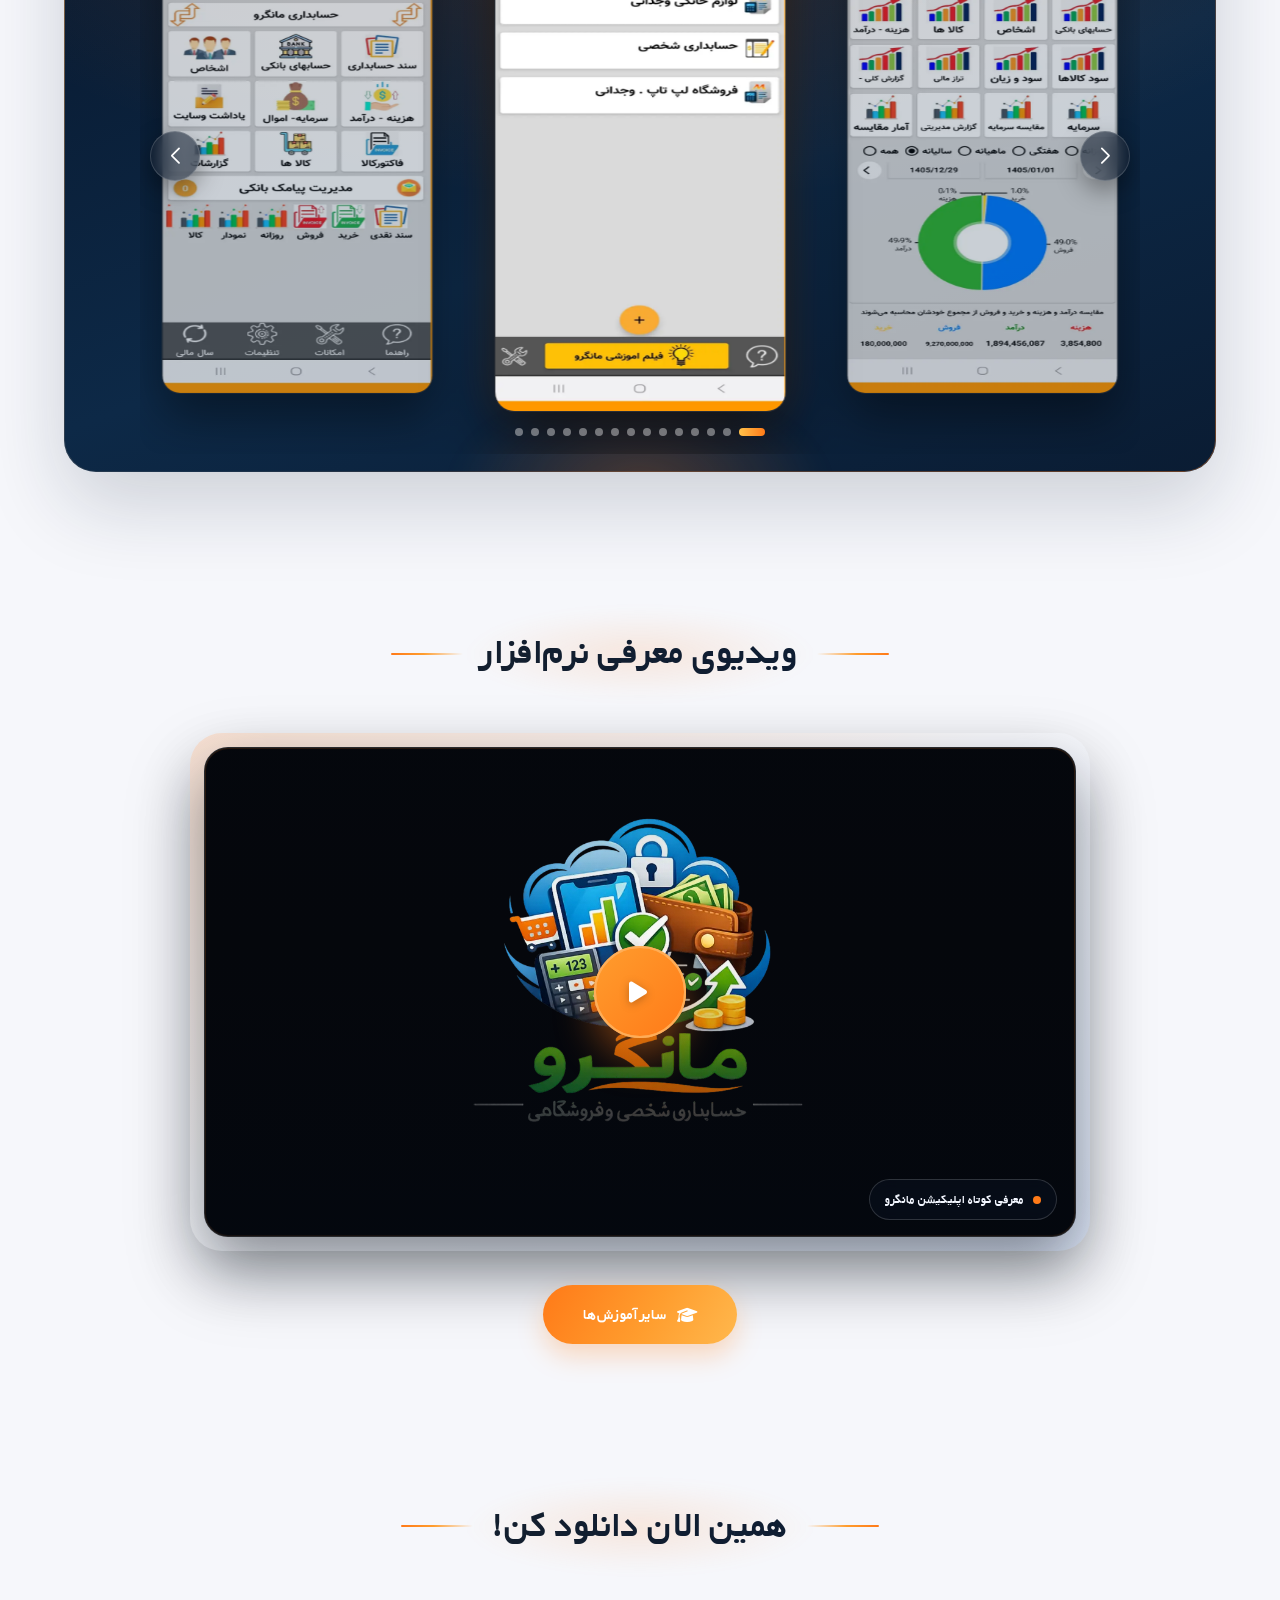
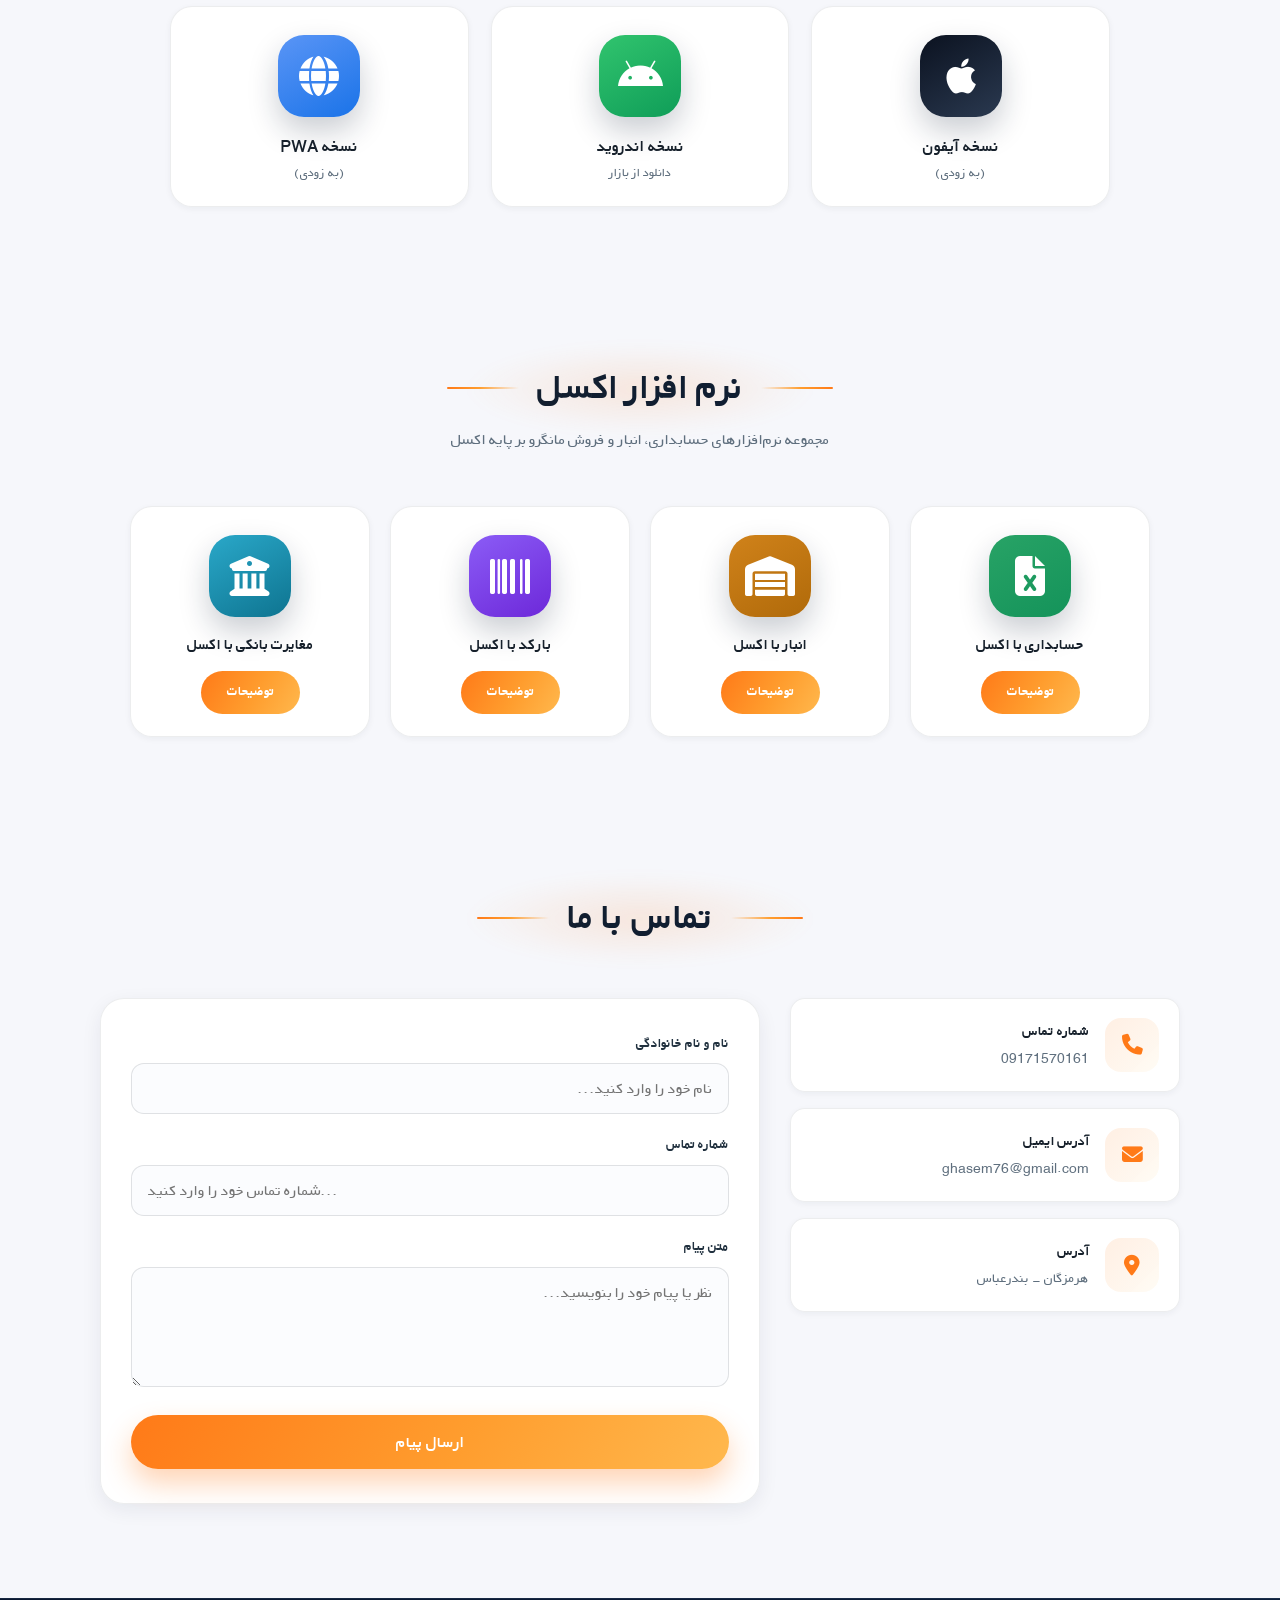
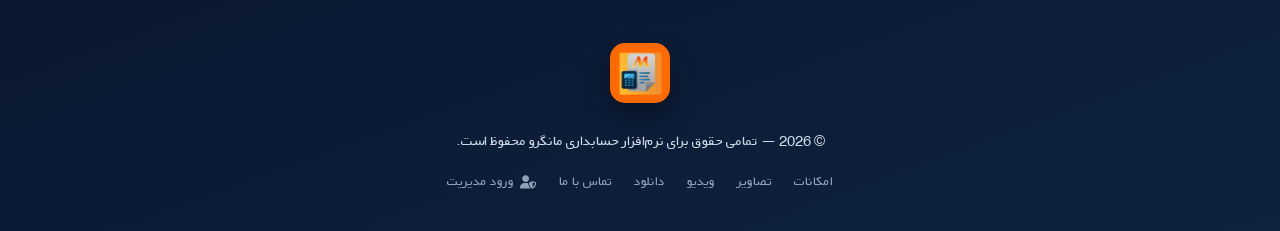
==== commit 1720b316: "Host Font Awesome 6.5.0 locally instead of CDN Co-authored-by: arena-agent <297053741+arena-agent@us" ====
--- a/index.html
+++ b/index.html
@@ -8,10 +8,9 @@
       name="description"
       content="نرم‌افزار حسابداری مانگرو — همه امکانات حسابداری حرفه‌ای به ساده‌ترین شکل در موبایل شما"
     />
-    <link rel="preconnect" href="https://cdnjs.cloudflare.com" crossorigin />
-    <link rel="stylesheet" href="https://cdnjs.cloudflare.com/ajax/libs/font-awesome/6.5.0/css/all.min.css" />
-    <link rel="stylesheet" href="./style/swiper.css?v=8" />
-    <link rel="stylesheet" href="./style/style.css?v=8" />
+    <link rel="stylesheet" href="./style/font-awesome.css?v=6.5.0" />
+    <link rel="stylesheet" href="./style/swiper.css?v=9" />
+    <link rel="stylesheet" href="./style/style.css?v=9" />
     <link rel="preload" as="image" href="./img/showcase.webp" fetchpriority="high" />
     <link rel="preload" as="image" href="./img/slide1.webp" />
     <link rel="icon" type="image/webp" href="./img/logo.webp" />
@@ -335,10 +334,10 @@
       </div>
     </footer>
 
-    <script defer src="./js/swiper.js?v=8"></script>
-    <script defer src="./js/cms.js?v=8"></script>
-    <script defer src="./js/language.js?v=8"></script>
-    <script defer src="./js/lang.js?v=8"></script>
-    <script defer src="./js/app.js?v=8"></script>
+    <script defer src="./js/swiper.js?v=9"></script>
+    <script defer src="./js/cms.js?v=9"></script>
+    <script defer src="./js/language.js?v=9"></script>
+    <script defer src="./js/lang.js?v=9"></script>
+    <script defer src="./js/app.js?v=9"></script>
   </body>
 </html>
